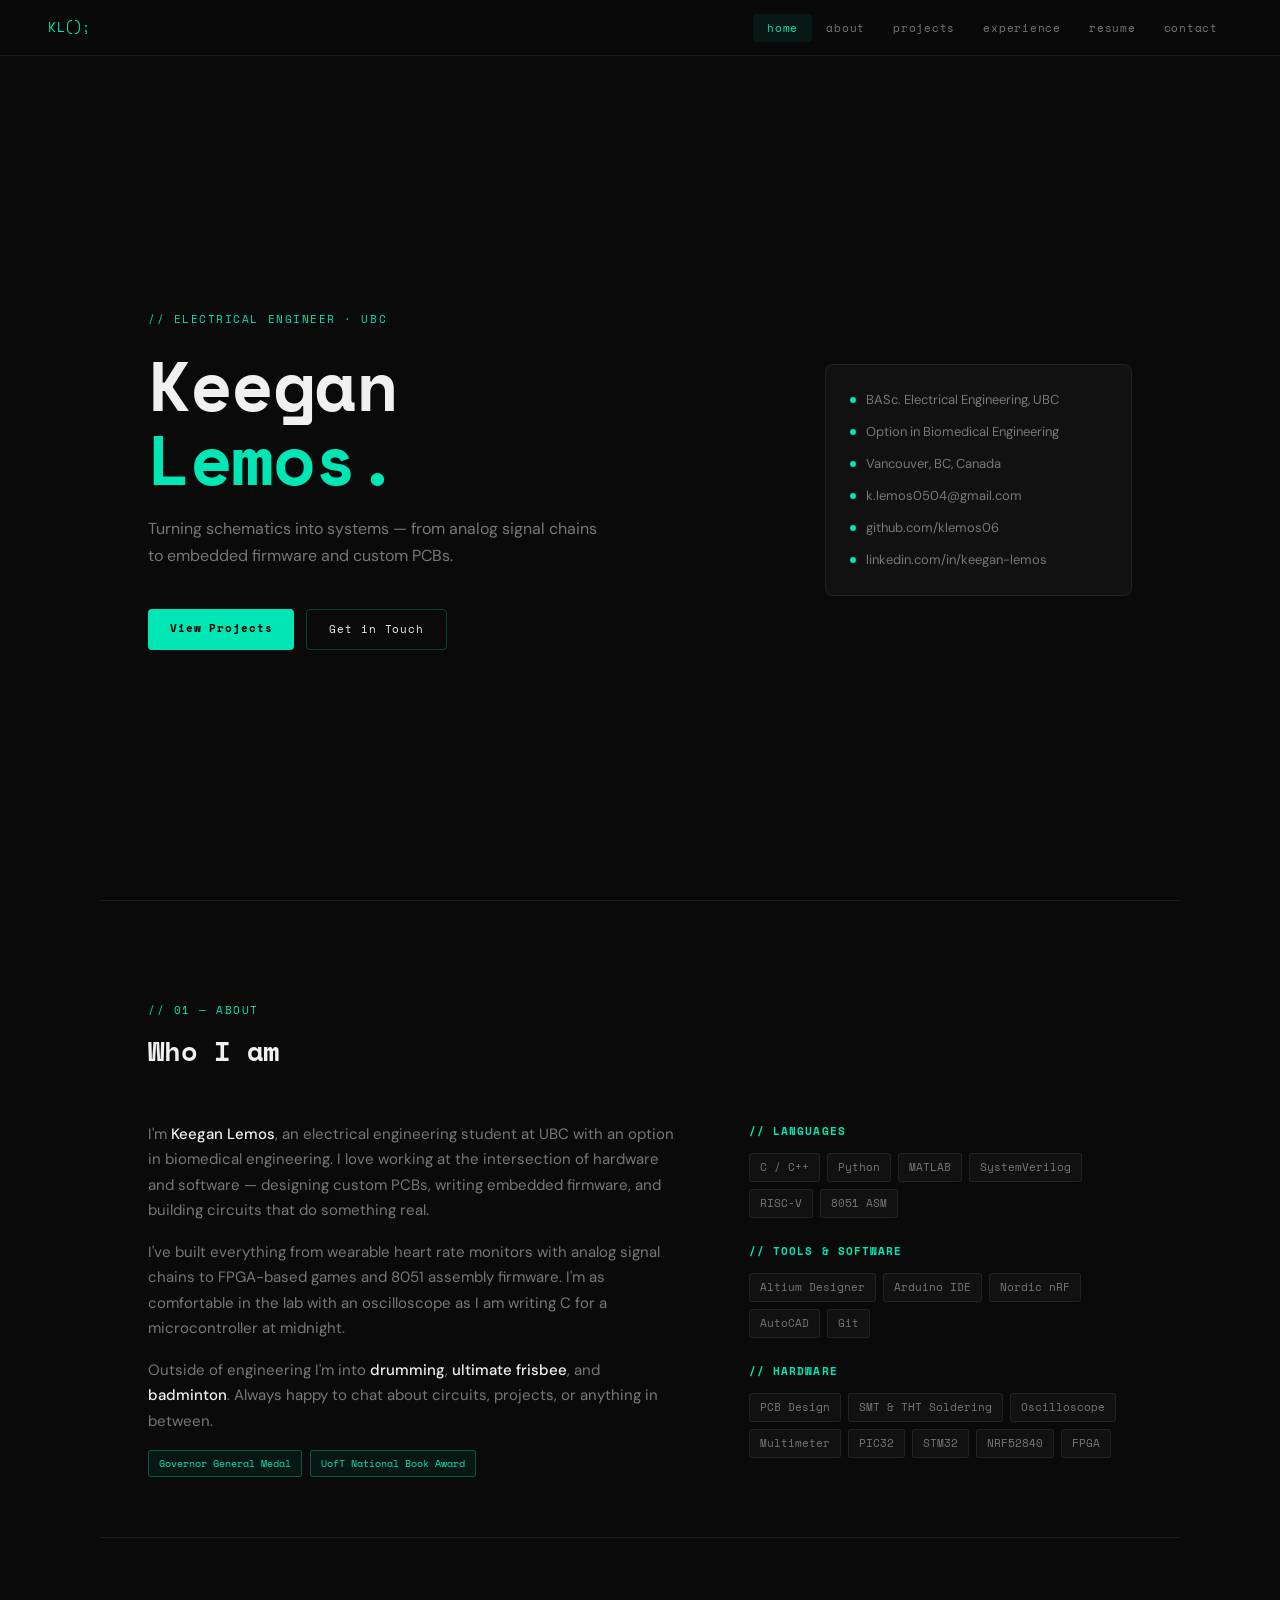
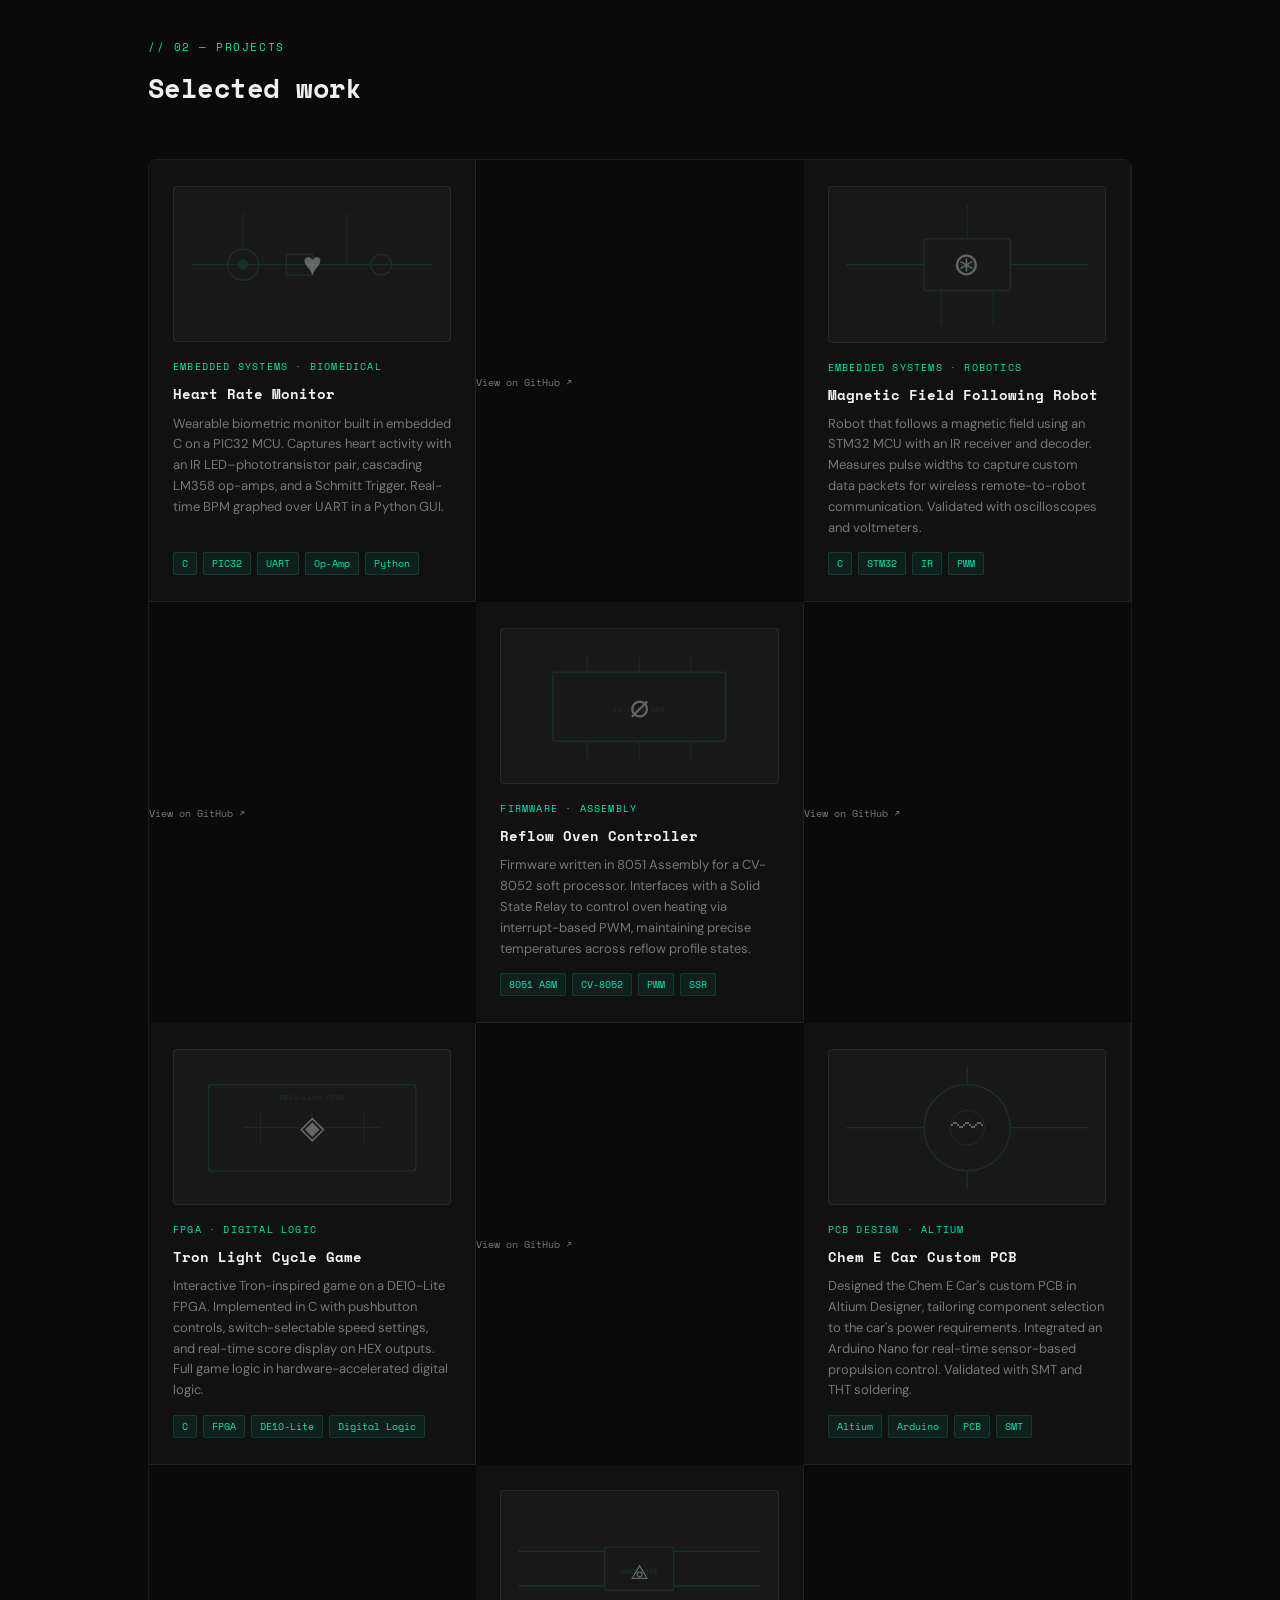
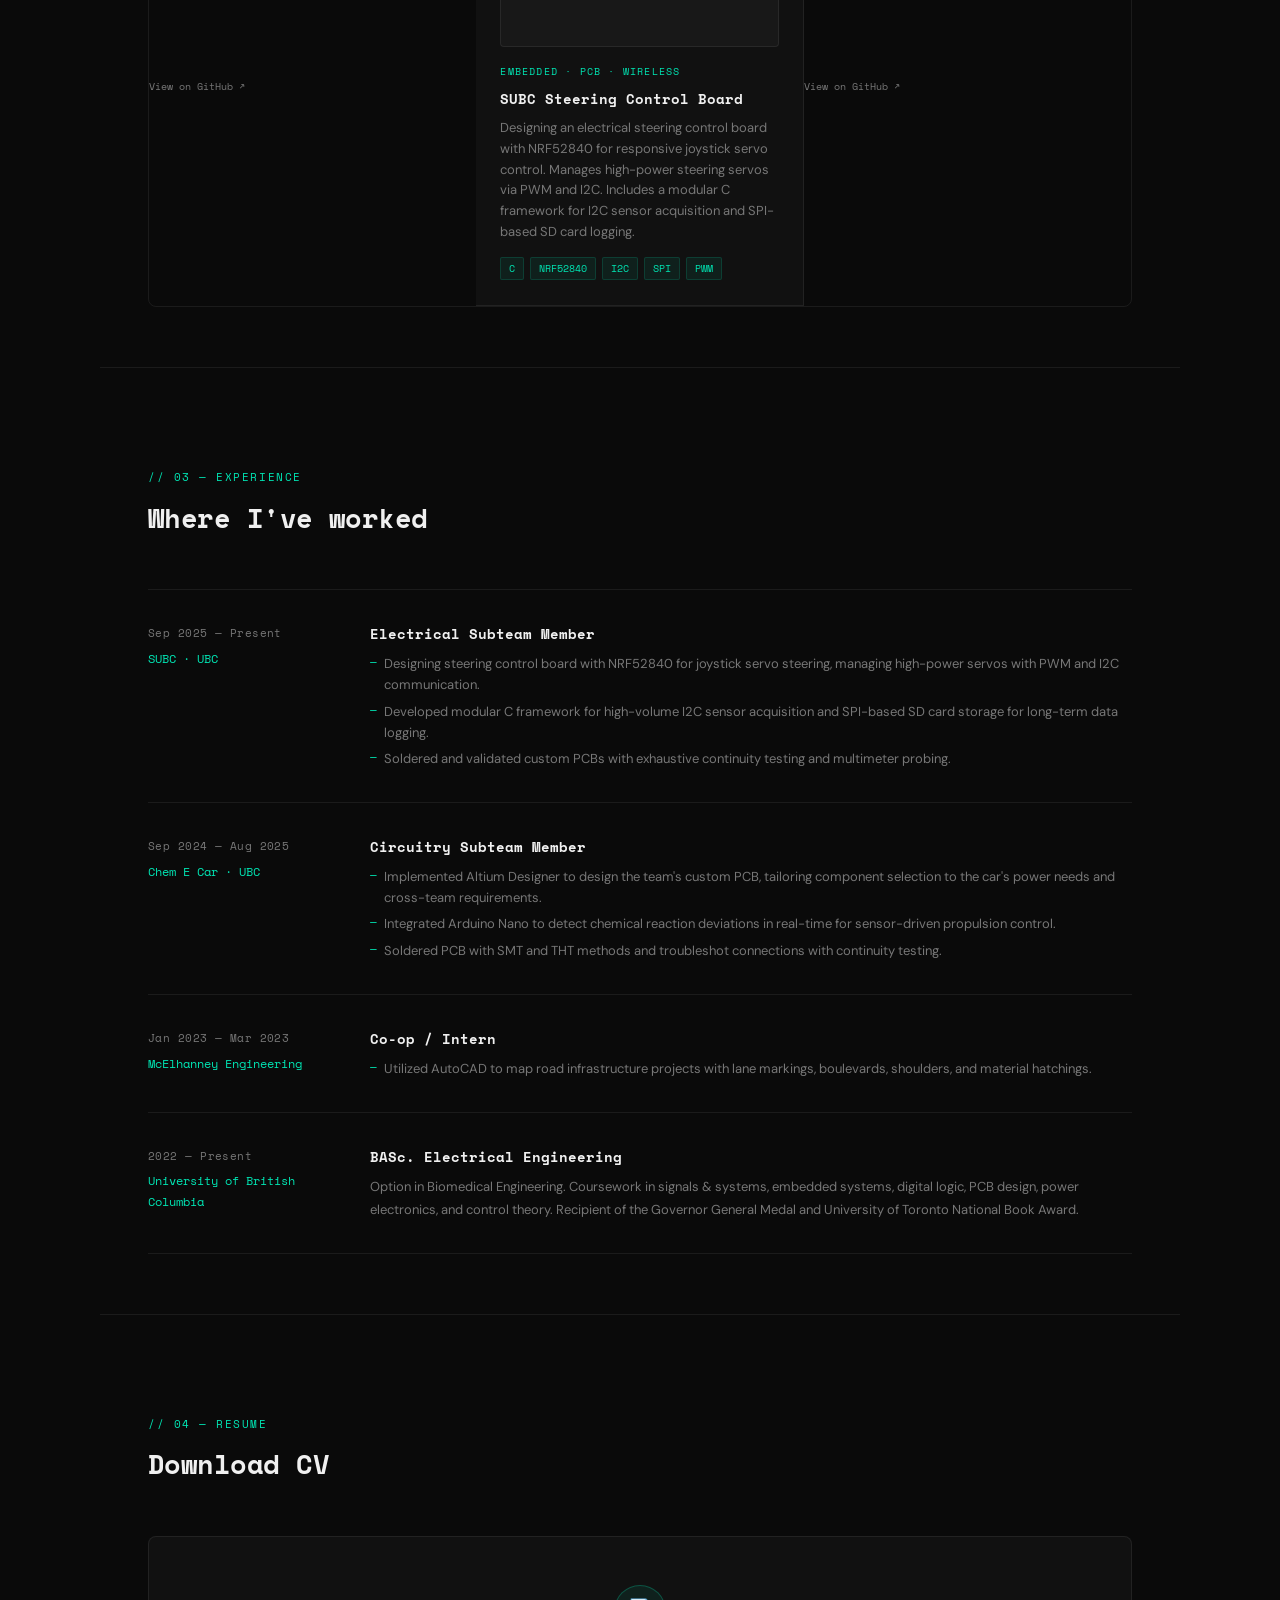
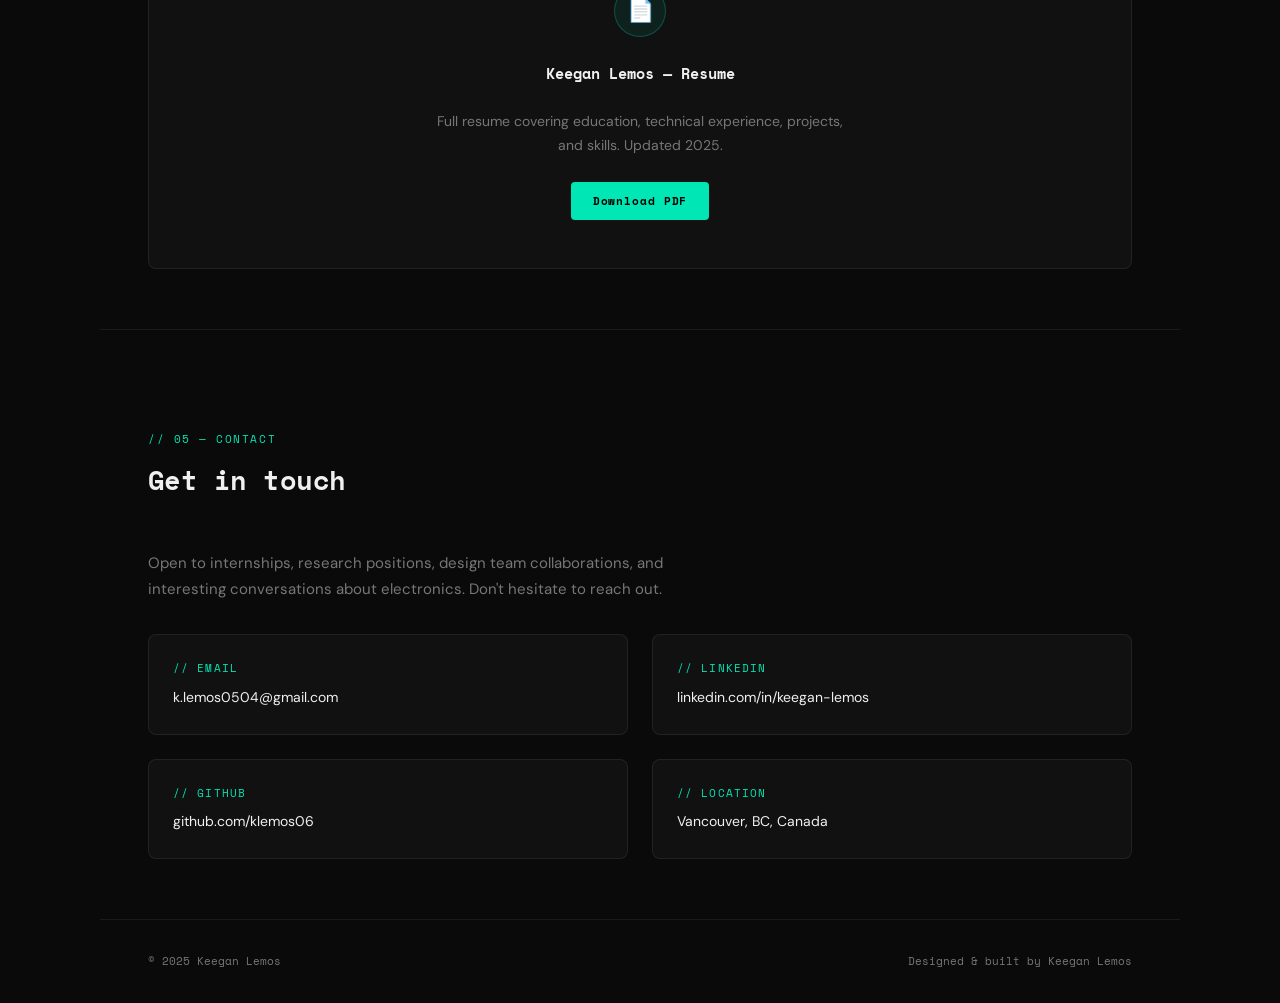
==== index.html @ a2127f81 "Add files via upload" ====
<!DOCTYPE html>
<html lang="en">
<head>
<meta charset="UTF-8">
<meta name="viewport" content="width=device-width, initial-scale=1.0">
<title>Keegan Lemos</title>
<link href="https://fonts.googleapis.com/css2?family=Space+Mono:wght@400;700&family=DM+Sans:wght@300;400;500;600&display=swap" rel="stylesheet">
<style>
*,*::before,*::after{box-sizing:border-box;margin:0;padding:0}
:root{
  --bg:#0a0a0a;--bg2:#111;--bg3:#181818;
  --border:rgba(255,255,255,0.07);--border2:rgba(0,230,180,0.25);
  --accent:#00e6b4;--text:#f0f0f0;--muted:#777;
  --mono:'Space Mono',monospace;--sans:'DM Sans',sans-serif;
}
html{scroll-behavior:smooth}
body{background:var(--bg);color:var(--text);font-family:var(--sans);font-size:15px;line-height:1.7;min-height:100vh}

nav{position:fixed;top:0;left:0;right:0;z-index:100;background:rgba(10,10,10,0.95);backdrop-filter:blur(12px);border-bottom:1px solid var(--border);display:flex;align-items:center;justify-content:space-between;padding:0 3rem;height:56px}
.nav-logo{font-family:var(--mono);font-size:13px;color:var(--accent);text-decoration:none;letter-spacing:.04em}
.nav-links{display:flex;gap:0;list-style:none}
.nav-links a{font-family:var(--mono);font-size:11px;color:var(--muted);text-decoration:none;padding:6px 14px;border-radius:4px;transition:color .2s,background .2s;letter-spacing:.07em}
.nav-links a:hover,.nav-links a.active{color:var(--accent);background:rgba(0,230,180,0.07)}

section{padding:100px 3rem 60px;max-width:1080px;margin:0 auto}

#home{min-height:100vh;display:flex;flex-direction:column;justify-content:center;padding-top:120px;position:relative}
.hero-grid{display:grid;grid-template-columns:2fr 1fr;gap:4rem;align-items:center}
.hero-pre{font-family:var(--mono);font-size:11px;color:var(--accent);letter-spacing:.14em;margin-bottom:1.2rem;opacity:0;animation:fadeUp .6s .1s forwards}
.hero-name{font-family:var(--mono);font-size:clamp(2.6rem,5.5vw,4.6rem);font-weight:700;line-height:1.05;letter-spacing:-.02em;color:var(--text);opacity:0;animation:fadeUp .6s .25s forwards}
.hero-name span{color:var(--accent)}
.hero-tagline{font-size:1rem;color:var(--muted);max-width:460px;margin-top:1.2rem;opacity:0;animation:fadeUp .6s .4s forwards}
.hero-cta{display:flex;gap:12px;margin-top:2.5rem;opacity:0;animation:fadeUp .6s .55s forwards}
.btn{font-family:var(--mono);font-size:11px;letter-spacing:.08em;padding:10px 22px;border-radius:4px;cursor:pointer;text-decoration:none;transition:all .2s;display:inline-block}
.btn-primary{background:var(--accent);color:#000;border:none;font-weight:700}
.btn-primary:hover{background:#00ffcb;transform:translateY(-1px)}
.btn-outline{background:transparent;color:var(--text);border:1px solid var(--border2)}
.btn-outline:hover{border-color:var(--accent);color:var(--accent);background:rgba(0,230,180,0.05)}
.hero-info{display:flex;flex-direction:column;gap:10px;padding:1.5rem;border:1px solid var(--border);border-radius:8px;background:var(--bg2);opacity:0;animation:fadeUp .6s .65s forwards}
.info-row{display:flex;align-items:center;gap:10px;font-size:13px;color:var(--muted)}
.info-row .dot{width:6px;height:6px;border-radius:50%;background:var(--accent);flex-shrink:0}
.info-row a{color:var(--muted);text-decoration:none;transition:color .2s}
.info-row a:hover{color:var(--accent)}

.section-header{margin-bottom:3rem}
.section-label{font-family:var(--mono);font-size:11px;letter-spacing:.14em;color:var(--accent);margin-bottom:.5rem}
.section-title{font-family:var(--mono);font-size:1.7rem;font-weight:700;color:var(--text);letter-spacing:-.02em}

#about{border-top:1px solid var(--border)}
.about-grid{display:grid;grid-template-columns:1.4fr 1fr;gap:4rem;align-items:start}
.about-text p{color:var(--muted);font-size:15px;margin-bottom:1rem}
.about-text p strong{color:var(--text);font-weight:500}
.awards-row{display:flex;gap:8px;flex-wrap:wrap;margin-top:.5rem}
.award-badge{font-family:var(--mono);font-size:10px;padding:4px 10px;border-radius:3px;border:1px solid rgba(0,230,180,0.3);color:var(--accent);background:rgba(0,230,180,0.06)}
.skills-block h4{font-family:var(--mono);font-size:11px;letter-spacing:.1em;color:var(--accent);margin-bottom:.8rem;margin-top:1.5rem}
.skills-block h4:first-child{margin-top:0}
.tags{display:flex;flex-wrap:wrap;gap:7px}
.tag{font-family:var(--mono);font-size:11px;padding:4px 10px;border-radius:3px;border:1px solid var(--border);color:var(--muted);background:var(--bg2);transition:border-color .2s,color .2s}
.tag:hover{border-color:var(--accent);color:var(--accent)}

#projects{border-top:1px solid var(--border)}
.projects-grid{display:grid;grid-template-columns:repeat(auto-fill,minmax(300px,1fr));border:1px solid var(--border);border-radius:8px;overflow:hidden}
.project-card{background:var(--bg2);padding:1.6rem 1.5rem;cursor:pointer;transition:background .2s;border-right:1px solid var(--border);border-bottom:1px solid var(--border);display:flex;flex-direction:column;gap:10px;text-decoration:none;color:inherit}
.project-card:hover{background:var(--bg3)}
.project-thumb{width:100%;aspect-ratio:16/9;border-radius:4px;overflow:hidden;background:var(--bg3);display:flex;align-items:center;justify-content:center;border:1px solid var(--border);margin-bottom:6px;position:relative}
.thumb-icon{font-size:32px;opacity:.35}
.thumb-circuit{position:absolute;inset:0;opacity:.12}
.project-type{font-family:var(--mono);font-size:10px;letter-spacing:.12em;color:var(--accent);text-transform:uppercase}
.project-name{font-family:var(--mono);font-size:14px;font-weight:700;color:var(--text);line-height:1.3}
.project-desc{font-size:13px;color:var(--muted);line-height:1.6;flex:1}
.project-stack{display:flex;flex-wrap:wrap;gap:6px;margin-top:4px}
.stack-pill{font-family:var(--mono);font-size:10px;padding:2px 8px;border-radius:2px;background:rgba(0,230,180,0.07);color:var(--accent);border:1px solid rgba(0,230,180,0.15)}
.project-link{font-family:var(--mono);font-size:10px;color:var(--muted);text-decoration:none;margin-top:2px;display:inline-flex;align-items:center;gap:4px;transition:color .2s}
.project-link:hover{color:var(--accent)}

#experience{border-top:1px solid var(--border)}
.exp-list{display:flex;flex-direction:column}
.exp-item{display:grid;grid-template-columns:190px 1fr;gap:2rem;padding:2rem 0;border-bottom:1px solid var(--border);opacity:0}
.exp-item:first-child{border-top:1px solid var(--border)}
.exp-meta{padding-top:2px}
.exp-date{font-family:var(--mono);font-size:11px;color:var(--muted);letter-spacing:.04em}
.exp-company{font-family:var(--mono);font-size:12px;color:var(--accent);margin-top:6px}
.exp-role{font-family:var(--mono);font-size:14px;font-weight:700;color:var(--text);margin-bottom:8px}
.exp-desc{font-size:13px;color:var(--muted);line-height:1.7}
.exp-bullets{list-style:none;display:flex;flex-direction:column;gap:6px;margin-top:8px}
.exp-bullets li{font-size:13px;color:var(--muted);line-height:1.6;padding-left:14px;position:relative}
.exp-bullets li::before{content:'—';position:absolute;left:0;color:var(--accent);font-family:var(--mono);font-size:11px}

#resume{border-top:1px solid var(--border)}
.resume-block{border:1px solid var(--border);border-radius:8px;background:var(--bg2);padding:3rem;display:flex;flex-direction:column;align-items:center;gap:1.5rem;text-align:center}
.resume-icon{width:52px;height:52px;border-radius:50%;background:rgba(0,230,180,0.08);border:1px solid var(--border2);display:flex;align-items:center;justify-content:center;font-size:22px}
.resume-block h3{font-family:var(--mono);font-size:15px;font-weight:700;color:var(--text)}
.resume-block p{color:var(--muted);font-size:14px;max-width:420px}

#contact{border-top:1px solid var(--border)}
.contact-intro{color:var(--muted);margin-bottom:2rem;max-width:520px}
.contact-grid{display:grid;grid-template-columns:1fr 1fr;gap:1.5rem}
.contact-card{border:1px solid var(--border);border-radius:8px;background:var(--bg2);padding:1.5rem;display:flex;flex-direction:column;gap:8px;transition:border-color .2s;text-decoration:none}
.contact-card:hover{border-color:var(--accent)}
.contact-label{font-family:var(--mono);font-size:11px;letter-spacing:.1em;color:var(--accent)}
.contact-value{font-size:14px;color:var(--text)}

footer{border-top:1px solid var(--border);padding:2rem 3rem;max-width:1080px;margin:0 auto;display:flex;justify-content:space-between;align-items:center}
footer p{font-family:var(--mono);font-size:11px;color:var(--muted)}

@keyframes fadeUp{from{opacity:0;transform:translateY(18px)}to{opacity:1;transform:translateY(0)}}
::-webkit-scrollbar{width:4px}
::-webkit-scrollbar-track{background:var(--bg)}
::-webkit-scrollbar-thumb{background:#333;border-radius:2px}
</style>
</head>
<body>

<nav>
  <a class="nav-logo" href="#home">KL();</a>
  <ul class="nav-links">
    <li><a href="#home" class="active">home</a></li>
    <li><a href="#about">about</a></li>
    <li><a href="#projects">projects</a></li>
    <li><a href="#experience">experience</a></li>
    <li><a href="#resume">resume</a></li>
    <li><a href="#contact">contact</a></li>
  </ul>
</nav>

<!-- HOME -->
<section id="home">
  <div class="hero-grid">
    <div>
      <p class="hero-pre">// ELECTRICAL ENGINEER · UBC</p>
      <h1 class="hero-name">Keegan<br><span>Lemos.</span></h1>
      <p class="hero-tagline">Turning schematics into systems — from analog signal chains to embedded firmware and custom PCBs.</p>
      <div class="hero-cta">
        <a href="#projects" class="btn btn-primary">View Projects</a>
        <a href="#contact" class="btn btn-outline">Get in Touch</a>
      </div>
    </div>
    <div class="hero-info">
      <div class="info-row"><span class="dot"></span><span>BASc. Electrical Engineering, UBC</span></div>
      <div class="info-row"><span class="dot"></span><span>Option in Biomedical Engineering</span></div>
      <div class="info-row"><span class="dot"></span><span>Vancouver, BC, Canada</span></div>
      <div class="info-row"><span class="dot"></span><a href="mailto:k.lemos0504@gmail.com">k.lemos0504@gmail.com</a></div>
      <div class="info-row"><span class="dot"></span><a href="https://github.com/klemos06" target="_blank">github.com/klemos06</a></div>
      <div class="info-row"><span class="dot"></span><a href="https://linkedin.com/in/keegan-lemos/" target="_blank">linkedin.com/in/keegan-lemos</a></div>
    </div>
  </div>
</section>

<!-- ABOUT -->
<section id="about">
  <div class="section-header">
    <p class="section-label">// 01 — ABOUT</p>
    <h2 class="section-title">Who I am</h2>
  </div>
  <div class="about-grid">
    <div class="about-text">
      <p>I'm <strong>Keegan Lemos</strong>, an electrical engineering student at UBC with an option in biomedical engineering. I love working at the intersection of hardware and software — designing custom PCBs, writing embedded firmware, and building circuits that do something real.</p>
      <p>I've built everything from wearable heart rate monitors with analog signal chains to FPGA-based games and 8051 assembly firmware. I'm as comfortable in the lab with an oscilloscope as I am writing C for a microcontroller at midnight.</p>
      <p>Outside of engineering I'm into <strong>drumming</strong>, <strong>ultimate frisbee</strong>, and <strong>badminton</strong>. Always happy to chat about circuits, projects, or anything in between.</p>
      <div class="awards-row">
        <span class="award-badge">Governor General Medal</span>
        <span class="award-badge">UofT National Book Award</span>
      </div>
    </div>
    <div class="skills-block">
      <h4>// LANGUAGES</h4>
      <div class="tags">
        <span class="tag">C / C++</span>
        <span class="tag">Python</span>
        <span class="tag">MATLAB</span>
        <span class="tag">SystemVerilog</span>
        <span class="tag">RISC-V</span>
        <span class="tag">8051 ASM</span>
      </div>
      <h4>// TOOLS & SOFTWARE</h4>
      <div class="tags">
        <span class="tag">Altium Designer</span>
        <span class="tag">Arduino IDE</span>
        <span class="tag">Nordic nRF</span>
        <span class="tag">AutoCAD</span>
        <span class="tag">Git</span>
      </div>
      <h4>// HARDWARE</h4>
      <div class="tags">
        <span class="tag">PCB Design</span>
        <span class="tag">SMT & THT Soldering</span>
        <span class="tag">Oscilloscope</span>
        <span class="tag">Multimeter</span>
        <span class="tag">PIC32</span>
        <span class="tag">STM32</span>
        <span class="tag">NRF52840</span>
        <span class="tag">FPGA</span>
      </div>
    </div>
  </div>
</section>

<!-- PROJECTS -->
<section id="projects">
  <div class="section-header">
    <p class="section-label">// 02 — PROJECTS</p>
    <h2 class="section-title">Selected work</h2>
  </div>
  <div class="projects-grid">

    <a href="#" class="project-card">
      <div class="project-thumb">
        <svg class="thumb-circuit" viewBox="0 0 320 180" xmlns="http://www.w3.org/2000/svg"><line x1="20" y1="90" x2="300" y2="90" stroke="#00e6b4" stroke-width="1.5"/><circle cx="80" cy="90" r="18" fill="none" stroke="#00e6b4" stroke-width="1.5"/><circle cx="80" cy="90" r="6" fill="#00e6b4"/><rect x="130" y="78" width="30" height="24" fill="none" stroke="#00e6b4" stroke-width="1.5"/><line x1="160" y1="90" x2="240" y2="90" stroke="#00e6b4" stroke-width="1.5"/><circle cx="240" cy="90" r="12" fill="none" stroke="#00e6b4" stroke-width="1.5"/><line x1="80" y1="72" x2="80" y2="30" stroke="#00e6b4" stroke-width="1"/><line x1="200" y1="90" x2="200" y2="30" stroke="#00e6b4" stroke-width="1"/></svg>
        <span class="thumb-icon">♥</span>
      </div>
      <p class="project-type">Embedded Systems · Biomedical</p>
      <h3 class="project-name">Heart Rate Monitor</h3>
      <p class="project-desc">Wearable biometric monitor built in embedded C on a PIC32 MCU. Captures heart activity with an IR LED–phototransistor pair, cascading LM358 op-amps, and a Schmitt Trigger. Real-time BPM graphed over UART in a Python GUI.</p>
      <div class="project-stack">
        <span class="stack-pill">C</span><span class="stack-pill">PIC32</span><span class="stack-pill">UART</span><span class="stack-pill">Op-Amp</span><span class="stack-pill">Python</span>
      </div>
      <a href="#" class="project-link">View on GitHub ↗</a>
    </a>

    <a href="#" class="project-card">
      <div class="project-thumb">
        <svg class="thumb-circuit" viewBox="0 0 320 180" xmlns="http://www.w3.org/2000/svg"><rect x="110" y="60" width="100" height="60" fill="none" stroke="#00e6b4" stroke-width="1.5" rx="4"/><line x1="20" y1="90" x2="110" y2="90" stroke="#00e6b4" stroke-width="1.5"/><line x1="210" y1="90" x2="300" y2="90" stroke="#00e6b4" stroke-width="1.5"/><line x1="160" y1="60" x2="160" y2="20" stroke="#00e6b4" stroke-width="1"/><line x1="130" y1="120" x2="130" y2="160" stroke="#00e6b4" stroke-width="1"/><line x1="190" y1="120" x2="190" y2="160" stroke="#00e6b4" stroke-width="1"/><text x="160" y="96" fill="#00e6b4" font-size="10" text-anchor="middle" font-family="monospace">STM32</text></svg>
        <span class="thumb-icon">⊛</span>
      </div>
      <p class="project-type">Embedded Systems · Robotics</p>
      <h3 class="project-name">Magnetic Field Following Robot</h3>
      <p class="project-desc">Robot that follows a magnetic field using an STM32 MCU with an IR receiver and decoder. Measures pulse widths to capture custom data packets for wireless remote-to-robot communication. Validated with oscilloscopes and voltmeters.</p>
      <div class="project-stack">
        <span class="stack-pill">C</span><span class="stack-pill">STM32</span><span class="stack-pill">IR</span><span class="stack-pill">PWM</span>
      </div>
      <a href="#" class="project-link">View on GitHub ↗</a>
    </a>

    <a href="#" class="project-card">
      <div class="project-thumb">
        <svg class="thumb-circuit" viewBox="0 0 320 180" xmlns="http://www.w3.org/2000/svg"><rect x="60" y="50" width="200" height="80" fill="none" stroke="#00e6b4" stroke-width="1.5" rx="3"/><line x1="100" y1="50" x2="100" y2="30" stroke="#00e6b4" stroke-width="1"/><line x1="160" y1="50" x2="160" y2="30" stroke="#00e6b4" stroke-width="1"/><line x1="220" y1="50" x2="220" y2="30" stroke="#00e6b4" stroke-width="1"/><line x1="100" y1="130" x2="100" y2="150" stroke="#00e6b4" stroke-width="1"/><line x1="160" y1="130" x2="160" y2="150" stroke="#00e6b4" stroke-width="1"/><line x1="220" y1="130" x2="220" y2="150" stroke="#00e6b4" stroke-width="1"/><text x="160" y="96" fill="#00e6b4" font-size="9" text-anchor="middle" font-family="monospace">CV-8052 SSR</text></svg>
        <span class="thumb-icon">⌀</span>
      </div>
      <p class="project-type">Firmware · Assembly</p>
      <h3 class="project-name">Reflow Oven Controller</h3>
      <p class="project-desc">Firmware written in 8051 Assembly for a CV-8052 soft processor. Interfaces with a Solid State Relay to control oven heating via interrupt-based PWM, maintaining precise temperatures across reflow profile states.</p>
      <div class="project-stack">
        <span class="stack-pill">8051 ASM</span><span class="stack-pill">CV-8052</span><span class="stack-pill">PWM</span><span class="stack-pill">SSR</span>
      </div>
      <a href="#" class="project-link">View on GitHub ↗</a>
    </a>

    <a href="#" class="project-card">
      <div class="project-thumb">
        <svg class="thumb-circuit" viewBox="0 0 320 180" xmlns="http://www.w3.org/2000/svg"><rect x="40" y="40" width="240" height="100" fill="none" stroke="#00e6b4" stroke-width="1.5" rx="3"/><line x1="80" y1="90" x2="240" y2="90" stroke="#00e6b4" stroke-width="1"/><line x1="100" y1="70" x2="100" y2="110" stroke="#00e6b4" stroke-width="1"/><line x1="160" y1="70" x2="160" y2="110" stroke="#00e6b4" stroke-width="1"/><line x1="220" y1="70" x2="220" y2="110" stroke="#00e6b4" stroke-width="1"/><text x="160" y="58" fill="#00e6b4" font-size="9" text-anchor="middle" font-family="monospace">DE10-Lite FPGA</text></svg>
        <span class="thumb-icon">◈</span>
      </div>
      <p class="project-type">FPGA · Digital Logic</p>
      <h3 class="project-name">Tron Light Cycle Game</h3>
      <p class="project-desc">Interactive Tron-inspired game on a DE10-Lite FPGA. Implemented in C with pushbutton controls, switch-selectable speed settings, and real-time score display on HEX outputs. Full game logic in hardware-accelerated digital logic.</p>
      <div class="project-stack">
        <span class="stack-pill">C</span><span class="stack-pill">FPGA</span><span class="stack-pill">DE10-Lite</span><span class="stack-pill">Digital Logic</span>
      </div>
      <a href="#" class="project-link">View on GitHub ↗</a>
    </a>

    <a href="#" class="project-card">
      <div class="project-thumb">
        <svg class="thumb-circuit" viewBox="0 0 320 180" xmlns="http://www.w3.org/2000/svg"><circle cx="160" cy="90" r="50" fill="none" stroke="#00e6b4" stroke-width="1.5"/><circle cx="160" cy="90" r="20" fill="none" stroke="#00e6b4" stroke-width="1"/><line x1="110" y1="90" x2="20" y2="90" stroke="#00e6b4" stroke-width="1.5"/><line x1="210" y1="90" x2="300" y2="90" stroke="#00e6b4" stroke-width="1.5"/><line x1="160" y1="40" x2="160" y2="20" stroke="#00e6b4" stroke-width="1.5"/><line x1="160" y1="140" x2="160" y2="160" stroke="#00e6b4" stroke-width="1.5"/></svg>
        <span class="thumb-icon">〰</span>
      </div>
      <p class="project-type">PCB Design · Altium</p>
      <h3 class="project-name">Chem E Car Custom PCB</h3>
      <p class="project-desc">Designed the Chem E Car's custom PCB in Altium Designer, tailoring component selection to the car's power requirements. Integrated an Arduino Nano for real-time sensor-based propulsion control. Validated with SMT and THT soldering.</p>
      <div class="project-stack">
        <span class="stack-pill">Altium</span><span class="stack-pill">Arduino</span><span class="stack-pill">PCB</span><span class="stack-pill">SMT</span>
      </div>
      <a href="#" class="project-link">View on GitHub ↗</a>
    </a>

    <a href="#" class="project-card">
      <div class="project-thumb">
        <svg class="thumb-circuit" viewBox="0 0 320 180" xmlns="http://www.w3.org/2000/svg"><rect x="120" y="65" width="80" height="50" fill="none" stroke="#00e6b4" stroke-width="1.5" rx="3"/><line x1="20" y1="70" x2="120" y2="70" stroke="#00e6b4" stroke-width="1.5"/><line x1="20" y1="110" x2="120" y2="110" stroke="#00e6b4" stroke-width="1.5"/><line x1="200" y1="70" x2="300" y2="70" stroke="#00e6b4" stroke-width="1.5"/><line x1="200" y1="110" x2="300" y2="110" stroke="#00e6b4" stroke-width="1.5"/><text x="160" y="96" fill="#00e6b4" font-size="9" text-anchor="middle" font-family="monospace">NRF52840</text></svg>
        <span class="thumb-icon">⟁</span>
      </div>
      <p class="project-type">Embedded · PCB · Wireless</p>
      <h3 class="project-name">SUBC Steering Control Board</h3>
      <p class="project-desc">Designing an electrical steering control board with NRF52840 for responsive joystick servo control. Manages high-power steering servos via PWM and I2C. Includes a modular C framework for I2C sensor acquisition and SPI-based SD card logging.</p>
      <div class="project-stack">
        <span class="stack-pill">C</span><span class="stack-pill">NRF52840</span><span class="stack-pill">I2C</span><span class="stack-pill">SPI</span><span class="stack-pill">PWM</span>
      </div>
      <a href="#" class="project-link">View on GitHub ↗</a>
    </a>

  </div>
</section>

<!-- EXPERIENCE -->
<section id="experience">
  <div class="section-header">
    <p class="section-label">// 03 — EXPERIENCE</p>
    <h2 class="section-title">Where I've worked</h2>
  </div>
  <div class="exp-list">

    <div class="exp-item">
      <div class="exp-meta">
        <p class="exp-date">Sep 2025 — Present</p>
        <p class="exp-company">SUBC · UBC</p>
      </div>
      <div>
        <h3 class="exp-role">Electrical Subteam Member</h3>
        <ul class="exp-bullets">
          <li>Designing steering control board with NRF52840 for joystick servo steering, managing high-power servos with PWM and I2C communication.</li>
          <li>Developed modular C framework for high-volume I2C sensor acquisition and SPI-based SD card storage for long-term data logging.</li>
          <li>Soldered and validated custom PCBs with exhaustive continuity testing and multimeter probing.</li>
        </ul>
      </div>
    </div>

    <div class="exp-item">
      <div class="exp-meta">
        <p class="exp-date">Sep 2024 — Aug 2025</p>
        <p class="exp-company">Chem E Car · UBC</p>
      </div>
      <div>
        <h3 class="exp-role">Circuitry Subteam Member</h3>
        <ul class="exp-bullets">
          <li>Implemented Altium Designer to design the team's custom PCB, tailoring component selection to the car's power needs and cross-team requirements.</li>
          <li>Integrated Arduino Nano to detect chemical reaction deviations in real-time for sensor-driven propulsion control.</li>
          <li>Soldered PCB with SMT and THT methods and troubleshot connections with continuity testing.</li>
        </ul>
      </div>
    </div>

    <div class="exp-item">
      <div class="exp-meta">
        <p class="exp-date">Jan 2023 — Mar 2023</p>
        <p class="exp-company">McElhanney Engineering</p>
      </div>
      <div>
        <h3 class="exp-role">Co-op / Intern</h3>
        <ul class="exp-bullets">
          <li>Utilized AutoCAD to map road infrastructure projects with lane markings, boulevards, shoulders, and material hatchings.</li>
        </ul>
      </div>
    </div>

    <div class="exp-item">
      <div class="exp-meta">
        <p class="exp-date">2022 — Present</p>
        <p class="exp-company">University of British Columbia</p>
      </div>
      <div>
        <h3 class="exp-role">BASc. Electrical Engineering</h3>
        <p class="exp-desc">Option in Biomedical Engineering. Coursework in signals & systems, embedded systems, digital logic, PCB design, power electronics, and control theory. Recipient of the Governor General Medal and University of Toronto National Book Award.</p>
      </div>
    </div>

  </div>
</section>

<!-- RESUME -->
<section id="resume">
  <div class="section-header">
    <p class="section-label">// 04 — RESUME</p>
    <h2 class="section-title">Download CV</h2>
  </div>
  <div class="resume-block">
    <div class="resume-icon">📄</div>
    <h3>Keegan Lemos — Resume</h3>
    <p>Full resume covering education, technical experience, projects, and skills. Updated 2025.</p>
    <!-- Replace href below with the direct link to your hosted PDF -->
    <a href="resume.pdf" class="btn btn-primary">Download PDF</a>
  </div>
</section>

<!-- CONTACT -->
<section id="contact">
  <div class="section-header">
    <p class="section-label">// 05 — CONTACT</p>
    <h2 class="section-title">Get in touch</h2>
  </div>
  <p class="contact-intro">Open to internships, research positions, design team collaborations, and interesting conversations about electronics. Don't hesitate to reach out.</p>
  <div class="contact-grid">
    <a href="mailto:k.lemos0504@gmail.com" class="contact-card">
      <p class="contact-label">// EMAIL</p>
      <p class="contact-value">k.lemos0504@gmail.com</p>
    </a>
    <a href="https://linkedin.com/in/keegan-lemos/" target="_blank" class="contact-card">
      <p class="contact-label">// LINKEDIN</p>
      <p class="contact-value">linkedin.com/in/keegan-lemos</p>
    </a>
    <a href="https://github.com/klemos06" target="_blank" class="contact-card">
      <p class="contact-label">// GITHUB</p>
      <p class="contact-value">github.com/klemos06</p>
    </a>
    <div class="contact-card">
      <p class="contact-label">// LOCATION</p>
      <p class="contact-value">Vancouver, BC, Canada</p>
    </div>
  </div>
</section>

<footer>
  <p>© 2025 Keegan Lemos</p>
  <p>Designed & built by Keegan Lemos</p>
</footer>

<script>
const links = document.querySelectorAll('.nav-links a');
const sections = document.querySelectorAll('section');

window.addEventListener('scroll', () => {
  let current = '';
  sections.forEach(s => { if (window.scrollY >= s.offsetTop - 100) current = s.id; });
  links.forEach(a => { a.classList.toggle('active', a.getAttribute('href') === '#' + current); });
});

const observer = new IntersectionObserver((entries) => {
  entries.forEach(e => {
    if (e.isIntersecting) {
      e.target.style.animation = 'fadeUp 0.55s forwards';
      observer.unobserve(e.target);
    }
  });
}, { threshold: 0.08 });

document.querySelectorAll('.project-card, .exp-item, .contact-card').forEach(el => {
  observer.observe(el);
});
</script>

</body>
</html>
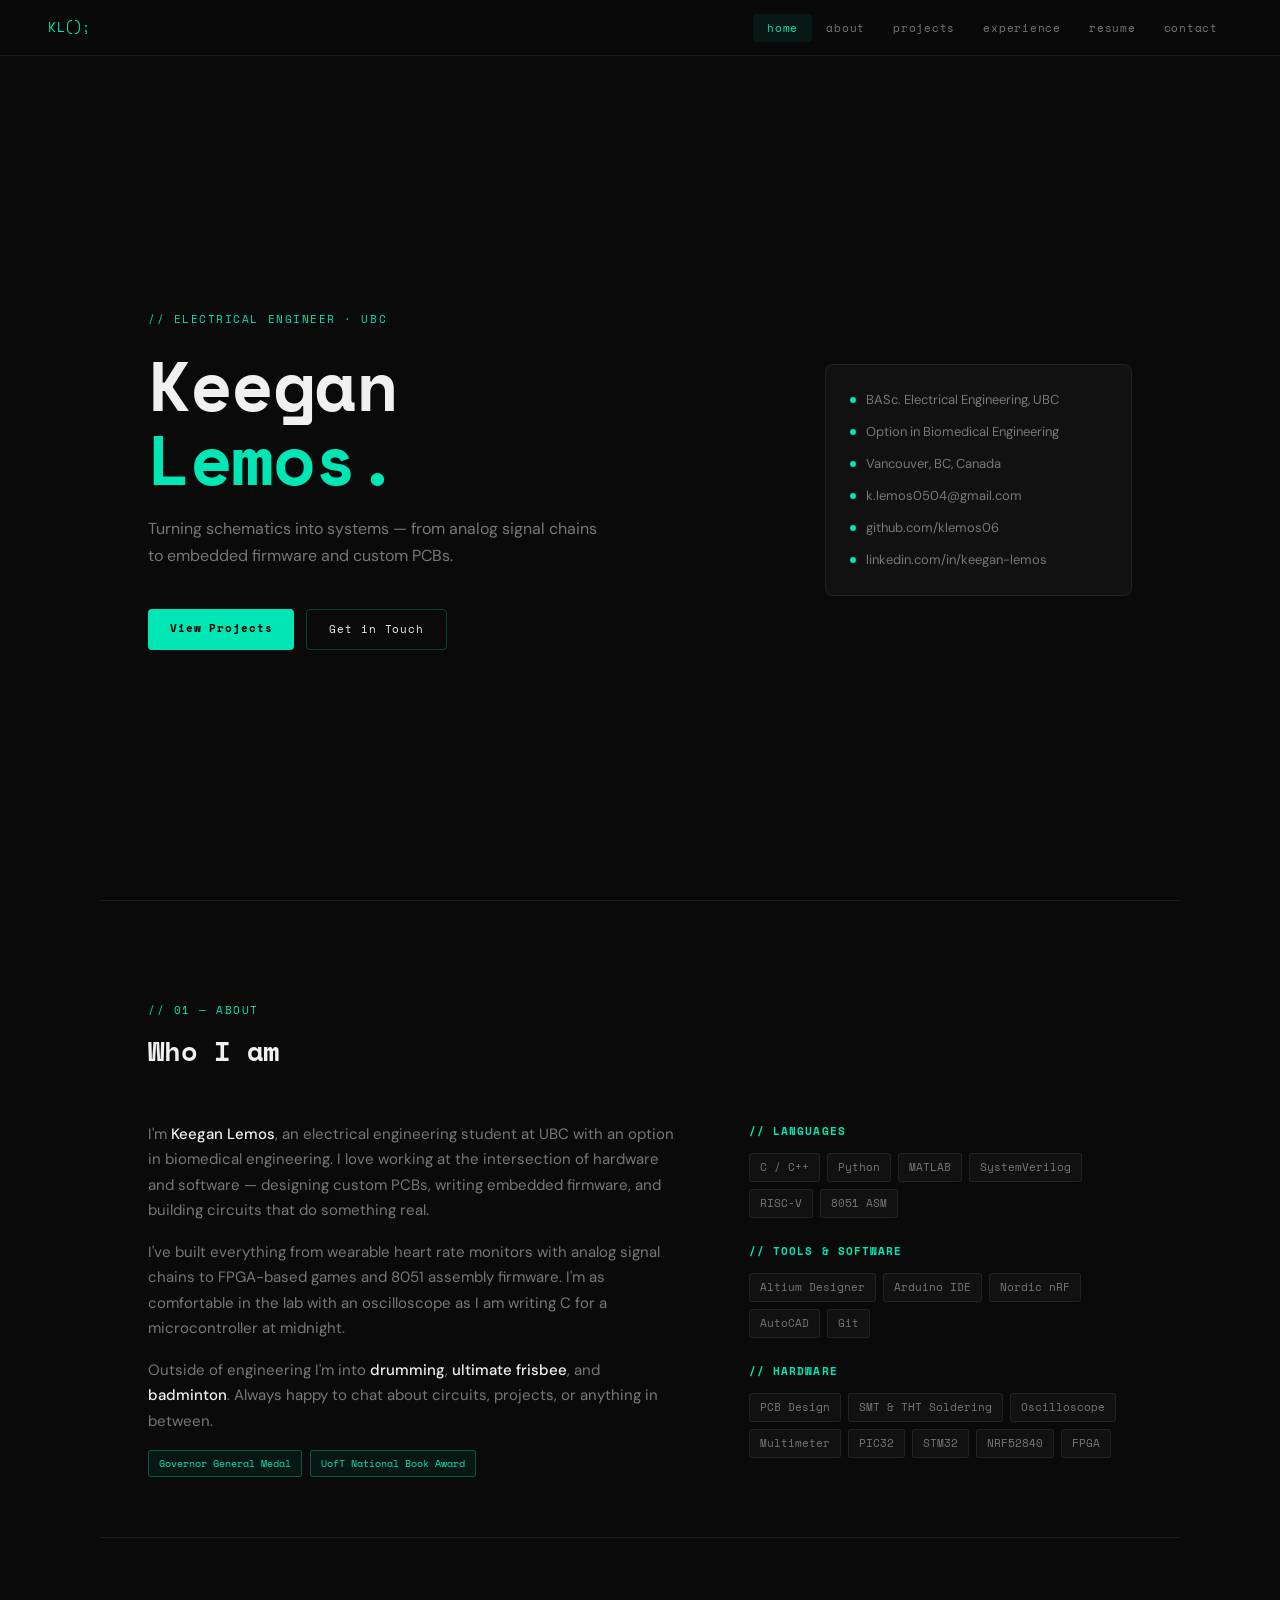
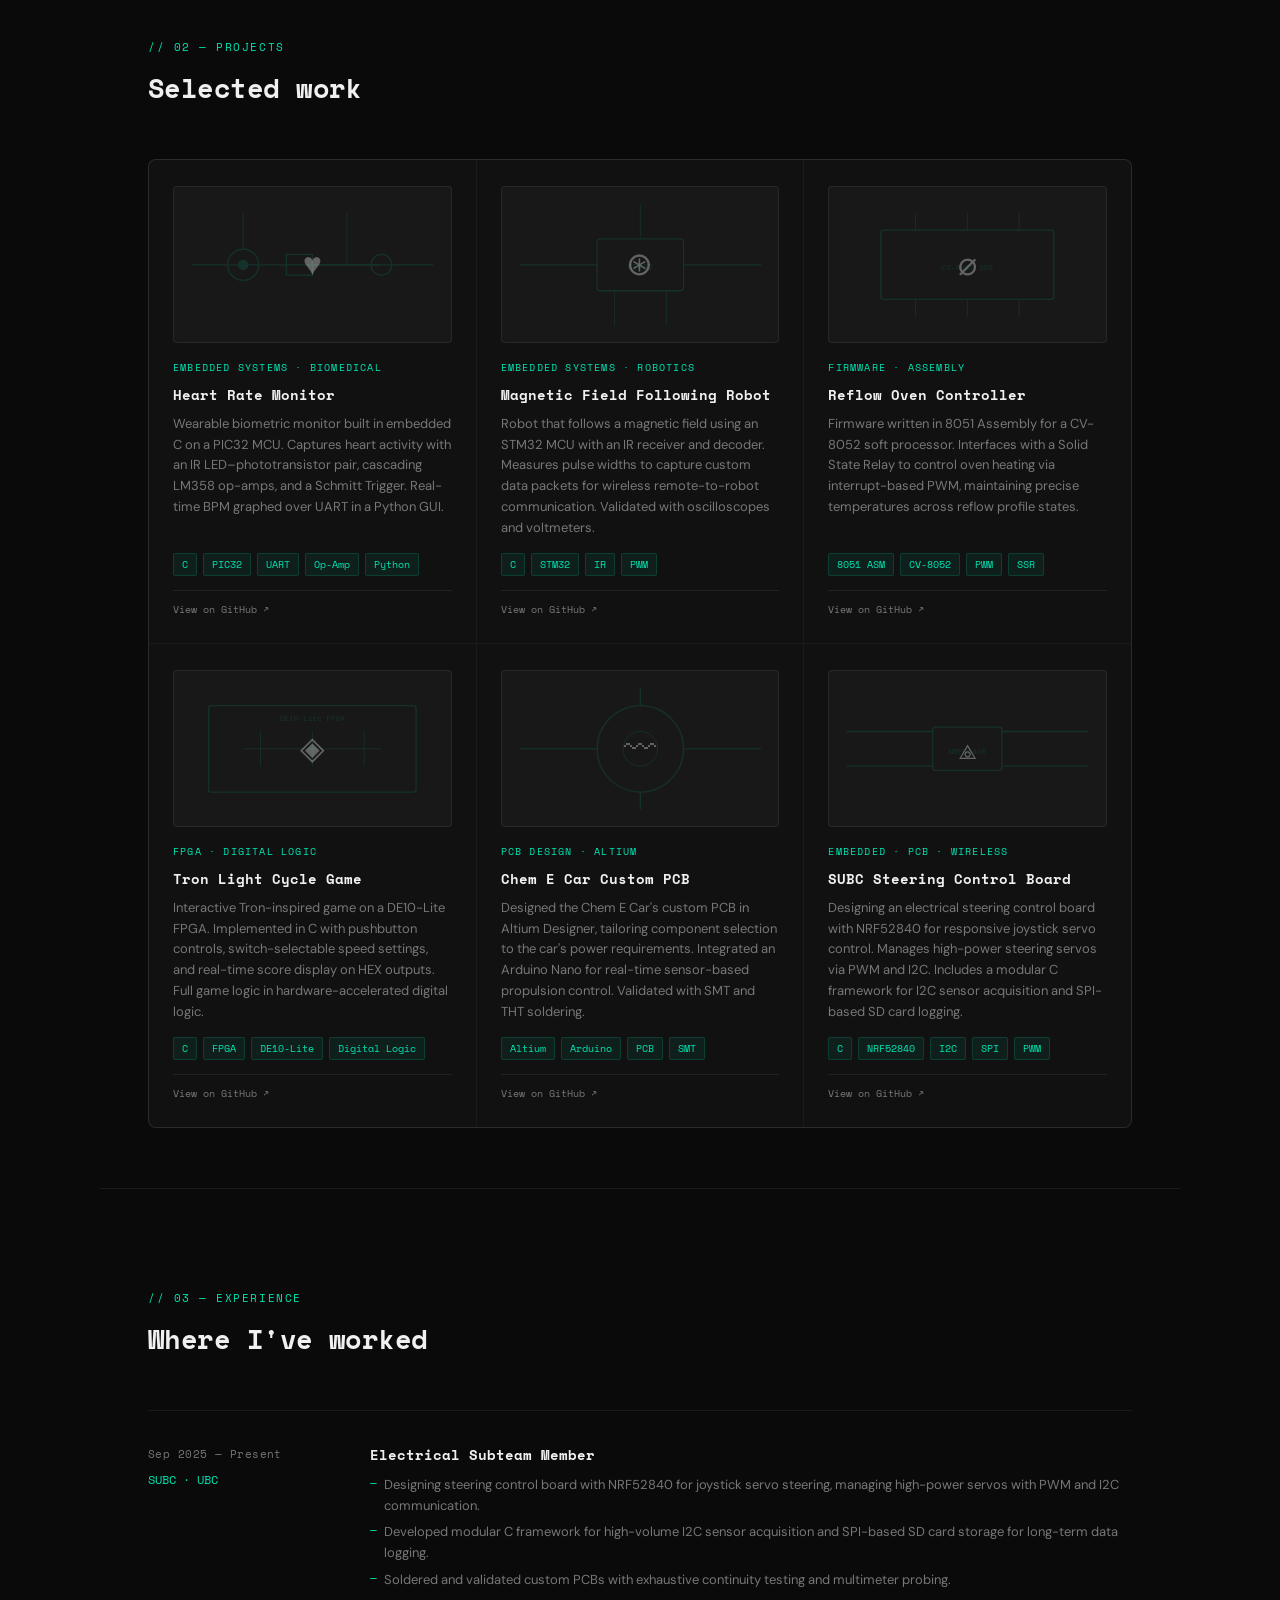
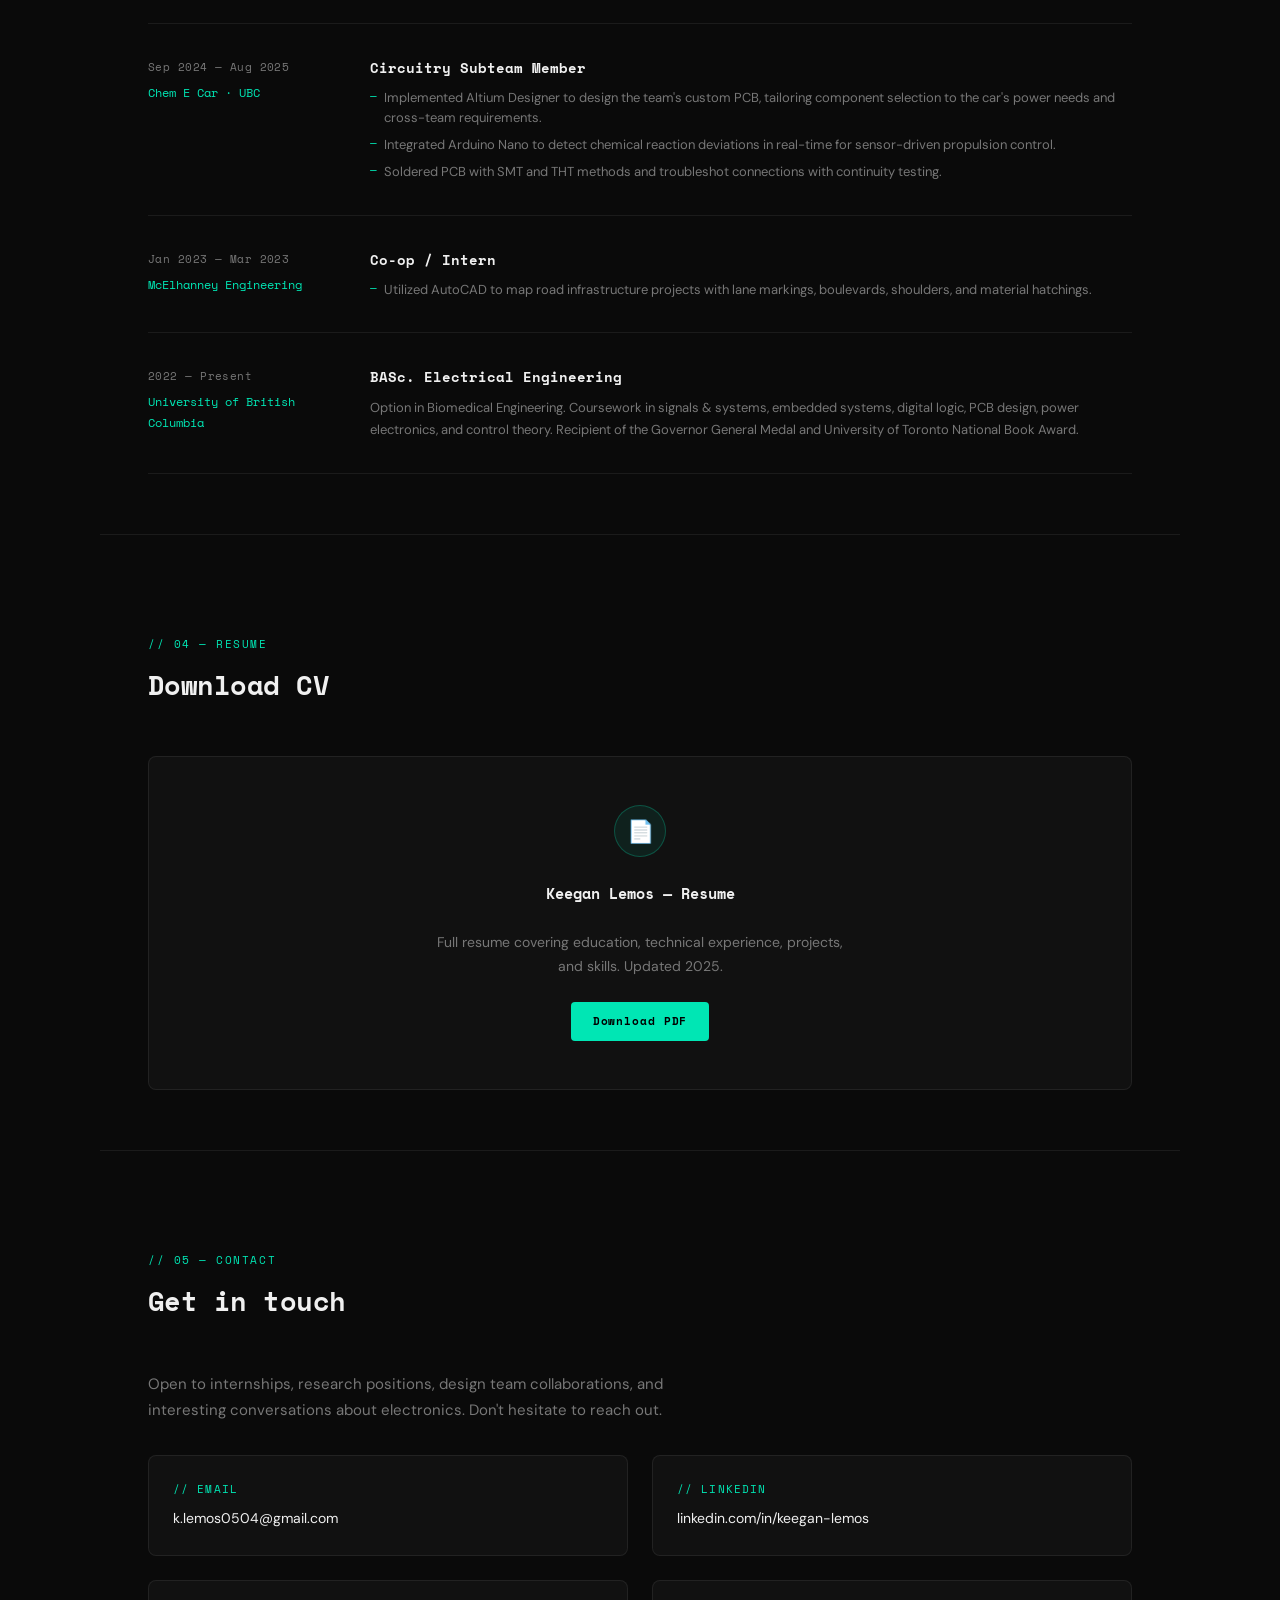
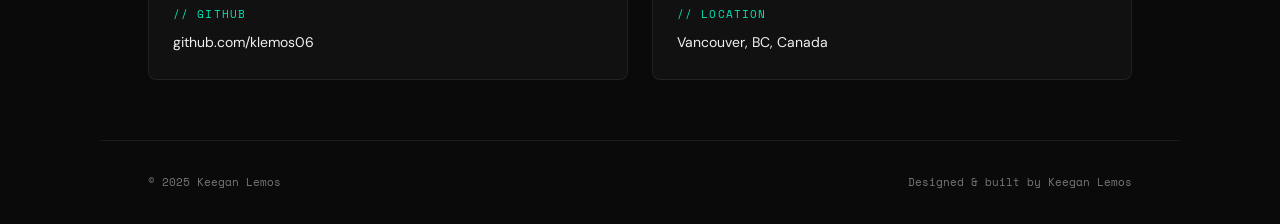
==== commit 0eddfce8: "Add files via upload" ====
--- a/index.html
+++ b/index.html
@@ -59,8 +59,8 @@
 .tag:hover{border-color:var(--accent);color:var(--accent)}
 
 #projects{border-top:1px solid var(--border)}
-.projects-grid{display:grid;grid-template-columns:repeat(auto-fill,minmax(300px,1fr));border:1px solid var(--border);border-radius:8px;overflow:hidden}
-.project-card{background:var(--bg2);padding:1.6rem 1.5rem;cursor:pointer;transition:background .2s;border-right:1px solid var(--border);border-bottom:1px solid var(--border);display:flex;flex-direction:column;gap:10px;text-decoration:none;color:inherit}
+.projects-grid{display:grid;grid-template-columns:repeat(auto-fill,minmax(300px,1fr));gap:1px;background:var(--border);border:1px solid var(--border);border-radius:8px;overflow:hidden}
+.project-card{background:var(--bg2);padding:1.6rem 1.5rem;cursor:pointer;transition:background .2s;display:flex;flex-direction:column;gap:10px;text-decoration:none;color:inherit}
 .project-card:hover{background:var(--bg3)}
 .project-thumb{width:100%;aspect-ratio:16/9;border-radius:4px;overflow:hidden;background:var(--bg3);display:flex;align-items:center;justify-content:center;border:1px solid var(--border);margin-bottom:6px;position:relative}
 .thumb-icon{font-size:32px;opacity:.35}
@@ -70,7 +70,8 @@
 .project-desc{font-size:13px;color:var(--muted);line-height:1.6;flex:1}
 .project-stack{display:flex;flex-wrap:wrap;gap:6px;margin-top:4px}
 .stack-pill{font-family:var(--mono);font-size:10px;padding:2px 8px;border-radius:2px;background:rgba(0,230,180,0.07);color:var(--accent);border:1px solid rgba(0,230,180,0.15)}
-.project-link{font-family:var(--mono);font-size:10px;color:var(--muted);text-decoration:none;margin-top:2px;display:inline-flex;align-items:center;gap:4px;transition:color .2s}
+.project-footer{display:flex;align-items:center;justify-content:space-between;margin-top:4px;padding-top:10px;border-top:1px solid var(--border)}
+.project-link{font-family:var(--mono);font-size:10px;color:var(--muted);text-decoration:none;display:inline-flex;align-items:center;gap:4px;transition:color .2s}
 .project-link:hover{color:var(--accent)}
 
 #experience{border-top:1px solid var(--border)}
@@ -203,7 +204,7 @@
   </div>
   <div class="projects-grid">
 
-    <a href="#" class="project-card">
+    <div class="project-card">
       <div class="project-thumb">
         <svg class="thumb-circuit" viewBox="0 0 320 180" xmlns="http://www.w3.org/2000/svg"><line x1="20" y1="90" x2="300" y2="90" stroke="#00e6b4" stroke-width="1.5"/><circle cx="80" cy="90" r="18" fill="none" stroke="#00e6b4" stroke-width="1.5"/><circle cx="80" cy="90" r="6" fill="#00e6b4"/><rect x="130" y="78" width="30" height="24" fill="none" stroke="#00e6b4" stroke-width="1.5"/><line x1="160" y1="90" x2="240" y2="90" stroke="#00e6b4" stroke-width="1.5"/><circle cx="240" cy="90" r="12" fill="none" stroke="#00e6b4" stroke-width="1.5"/><line x1="80" y1="72" x2="80" y2="30" stroke="#00e6b4" stroke-width="1"/><line x1="200" y1="90" x2="200" y2="30" stroke="#00e6b4" stroke-width="1"/></svg>
         <span class="thumb-icon">♥</span>
@@ -214,10 +215,12 @@
       <div class="project-stack">
         <span class="stack-pill">C</span><span class="stack-pill">PIC32</span><span class="stack-pill">UART</span><span class="stack-pill">Op-Amp</span><span class="stack-pill">Python</span>
       </div>
-      <a href="#" class="project-link">View on GitHub ↗</a>
-    </a>
-
-    <a href="#" class="project-card">
+      <div class="project-footer">
+        <a href="https://github.com/klemos06" target="_blank" class="project-link">View on GitHub ↗</a>
+      </div>
+    </div>
+
+    <div class="project-card">
       <div class="project-thumb">
         <svg class="thumb-circuit" viewBox="0 0 320 180" xmlns="http://www.w3.org/2000/svg"><rect x="110" y="60" width="100" height="60" fill="none" stroke="#00e6b4" stroke-width="1.5" rx="4"/><line x1="20" y1="90" x2="110" y2="90" stroke="#00e6b4" stroke-width="1.5"/><line x1="210" y1="90" x2="300" y2="90" stroke="#00e6b4" stroke-width="1.5"/><line x1="160" y1="60" x2="160" y2="20" stroke="#00e6b4" stroke-width="1"/><line x1="130" y1="120" x2="130" y2="160" stroke="#00e6b4" stroke-width="1"/><line x1="190" y1="120" x2="190" y2="160" stroke="#00e6b4" stroke-width="1"/><text x="160" y="96" fill="#00e6b4" font-size="10" text-anchor="middle" font-family="monospace">STM32</text></svg>
         <span class="thumb-icon">⊛</span>
@@ -228,10 +231,12 @@
       <div class="project-stack">
         <span class="stack-pill">C</span><span class="stack-pill">STM32</span><span class="stack-pill">IR</span><span class="stack-pill">PWM</span>
       </div>
-      <a href="#" class="project-link">View on GitHub ↗</a>
-    </a>
-
-    <a href="#" class="project-card">
+      <div class="project-footer">
+        <a href="https://github.com/klemos06" target="_blank" class="project-link">View on GitHub ↗</a>
+      </div>
+    </div>
+
+    <div class="project-card">
       <div class="project-thumb">
         <svg class="thumb-circuit" viewBox="0 0 320 180" xmlns="http://www.w3.org/2000/svg"><rect x="60" y="50" width="200" height="80" fill="none" stroke="#00e6b4" stroke-width="1.5" rx="3"/><line x1="100" y1="50" x2="100" y2="30" stroke="#00e6b4" stroke-width="1"/><line x1="160" y1="50" x2="160" y2="30" stroke="#00e6b4" stroke-width="1"/><line x1="220" y1="50" x2="220" y2="30" stroke="#00e6b4" stroke-width="1"/><line x1="100" y1="130" x2="100" y2="150" stroke="#00e6b4" stroke-width="1"/><line x1="160" y1="130" x2="160" y2="150" stroke="#00e6b4" stroke-width="1"/><line x1="220" y1="130" x2="220" y2="150" stroke="#00e6b4" stroke-width="1"/><text x="160" y="96" fill="#00e6b4" font-size="9" text-anchor="middle" font-family="monospace">CV-8052 SSR</text></svg>
         <span class="thumb-icon">⌀</span>
@@ -242,10 +247,12 @@
       <div class="project-stack">
         <span class="stack-pill">8051 ASM</span><span class="stack-pill">CV-8052</span><span class="stack-pill">PWM</span><span class="stack-pill">SSR</span>
       </div>
-      <a href="#" class="project-link">View on GitHub ↗</a>
-    </a>
-
-    <a href="#" class="project-card">
+      <div class="project-footer">
+        <a href="https://github.com/klemos06" target="_blank" class="project-link">View on GitHub ↗</a>
+      </div>
+    </div>
+
+    <div class="project-card">
       <div class="project-thumb">
         <svg class="thumb-circuit" viewBox="0 0 320 180" xmlns="http://www.w3.org/2000/svg"><rect x="40" y="40" width="240" height="100" fill="none" stroke="#00e6b4" stroke-width="1.5" rx="3"/><line x1="80" y1="90" x2="240" y2="90" stroke="#00e6b4" stroke-width="1"/><line x1="100" y1="70" x2="100" y2="110" stroke="#00e6b4" stroke-width="1"/><line x1="160" y1="70" x2="160" y2="110" stroke="#00e6b4" stroke-width="1"/><line x1="220" y1="70" x2="220" y2="110" stroke="#00e6b4" stroke-width="1"/><text x="160" y="58" fill="#00e6b4" font-size="9" text-anchor="middle" font-family="monospace">DE10-Lite FPGA</text></svg>
         <span class="thumb-icon">◈</span>
@@ -256,10 +263,12 @@
       <div class="project-stack">
         <span class="stack-pill">C</span><span class="stack-pill">FPGA</span><span class="stack-pill">DE10-Lite</span><span class="stack-pill">Digital Logic</span>
       </div>
-      <a href="#" class="project-link">View on GitHub ↗</a>
-    </a>
-
-    <a href="#" class="project-card">
+      <div class="project-footer">
+        <a href="https://github.com/klemos06" target="_blank" class="project-link">View on GitHub ↗</a>
+      </div>
+    </div>
+
+    <div class="project-card">
       <div class="project-thumb">
         <svg class="thumb-circuit" viewBox="0 0 320 180" xmlns="http://www.w3.org/2000/svg"><circle cx="160" cy="90" r="50" fill="none" stroke="#00e6b4" stroke-width="1.5"/><circle cx="160" cy="90" r="20" fill="none" stroke="#00e6b4" stroke-width="1"/><line x1="110" y1="90" x2="20" y2="90" stroke="#00e6b4" stroke-width="1.5"/><line x1="210" y1="90" x2="300" y2="90" stroke="#00e6b4" stroke-width="1.5"/><line x1="160" y1="40" x2="160" y2="20" stroke="#00e6b4" stroke-width="1.5"/><line x1="160" y1="140" x2="160" y2="160" stroke="#00e6b4" stroke-width="1.5"/></svg>
         <span class="thumb-icon">〰</span>
@@ -270,10 +279,12 @@
       <div class="project-stack">
         <span class="stack-pill">Altium</span><span class="stack-pill">Arduino</span><span class="stack-pill">PCB</span><span class="stack-pill">SMT</span>
       </div>
-      <a href="#" class="project-link">View on GitHub ↗</a>
-    </a>
-
-    <a href="#" class="project-card">
+      <div class="project-footer">
+        <a href="https://github.com/klemos06" target="_blank" class="project-link">View on GitHub ↗</a>
+      </div>
+    </div>
+
+    <div class="project-card">
       <div class="project-thumb">
         <svg class="thumb-circuit" viewBox="0 0 320 180" xmlns="http://www.w3.org/2000/svg"><rect x="120" y="65" width="80" height="50" fill="none" stroke="#00e6b4" stroke-width="1.5" rx="3"/><line x1="20" y1="70" x2="120" y2="70" stroke="#00e6b4" stroke-width="1.5"/><line x1="20" y1="110" x2="120" y2="110" stroke="#00e6b4" stroke-width="1.5"/><line x1="200" y1="70" x2="300" y2="70" stroke="#00e6b4" stroke-width="1.5"/><line x1="200" y1="110" x2="300" y2="110" stroke="#00e6b4" stroke-width="1.5"/><text x="160" y="96" fill="#00e6b4" font-size="9" text-anchor="middle" font-family="monospace">NRF52840</text></svg>
         <span class="thumb-icon">⟁</span>
@@ -284,8 +295,10 @@
       <div class="project-stack">
         <span class="stack-pill">C</span><span class="stack-pill">NRF52840</span><span class="stack-pill">I2C</span><span class="stack-pill">SPI</span><span class="stack-pill">PWM</span>
       </div>
-      <a href="#" class="project-link">View on GitHub ↗</a>
-    </a>
+      <div class="project-footer">
+        <a href="https://github.com/klemos06" target="_blank" class="project-link">View on GitHub ↗</a>
+      </div>
+    </div>
 
   </div>
 </section>
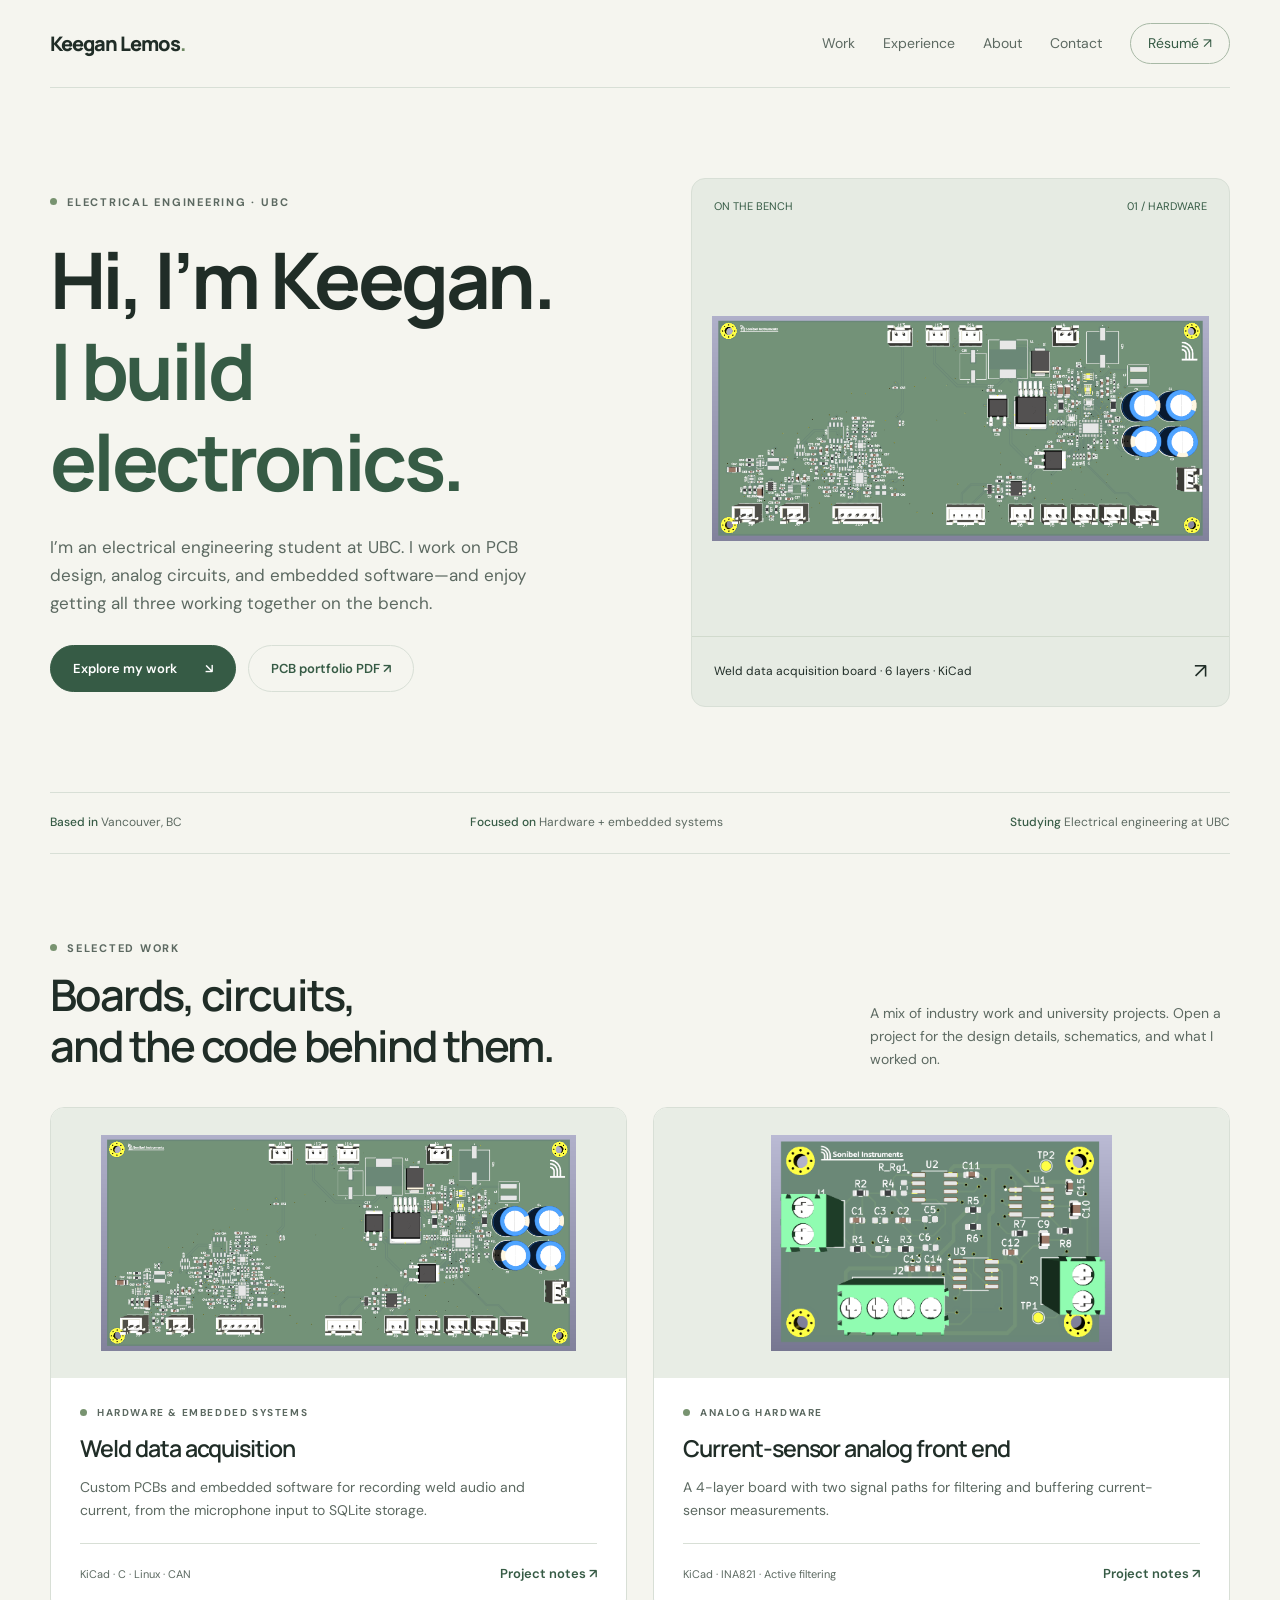
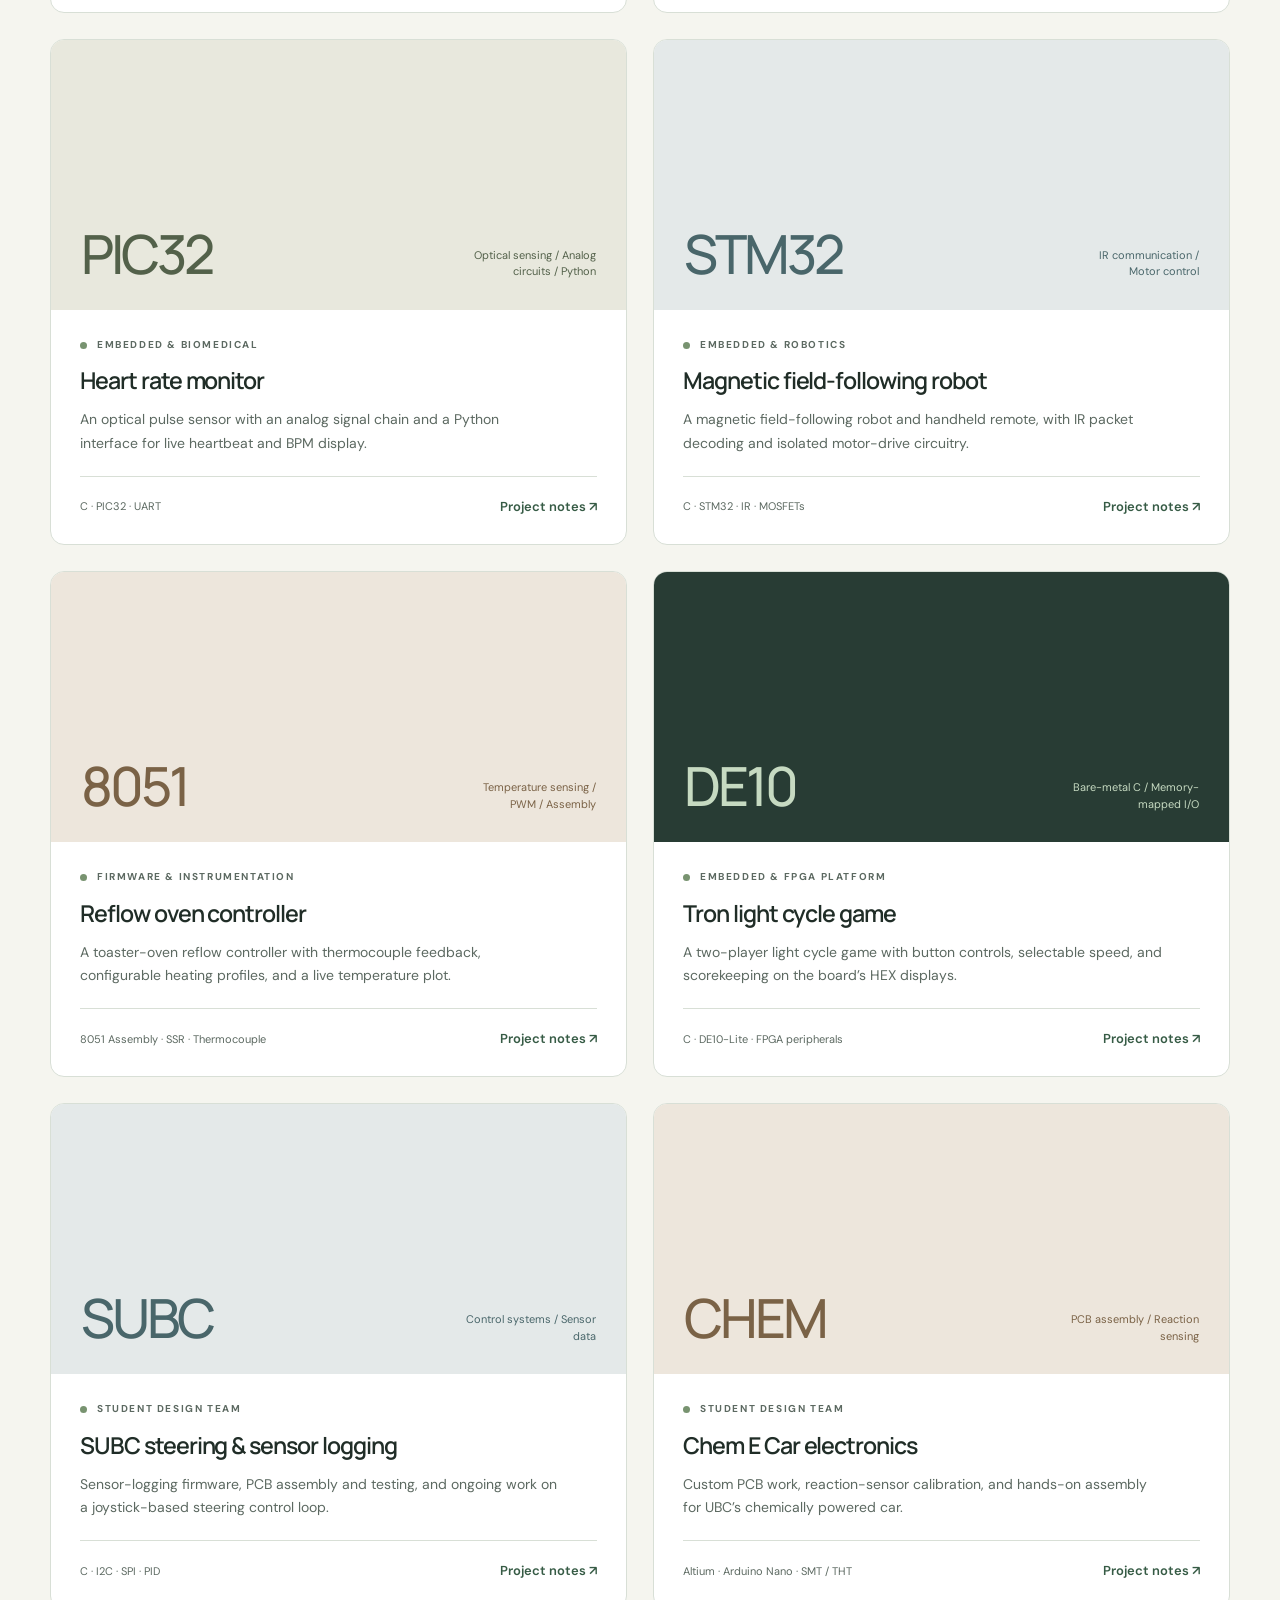
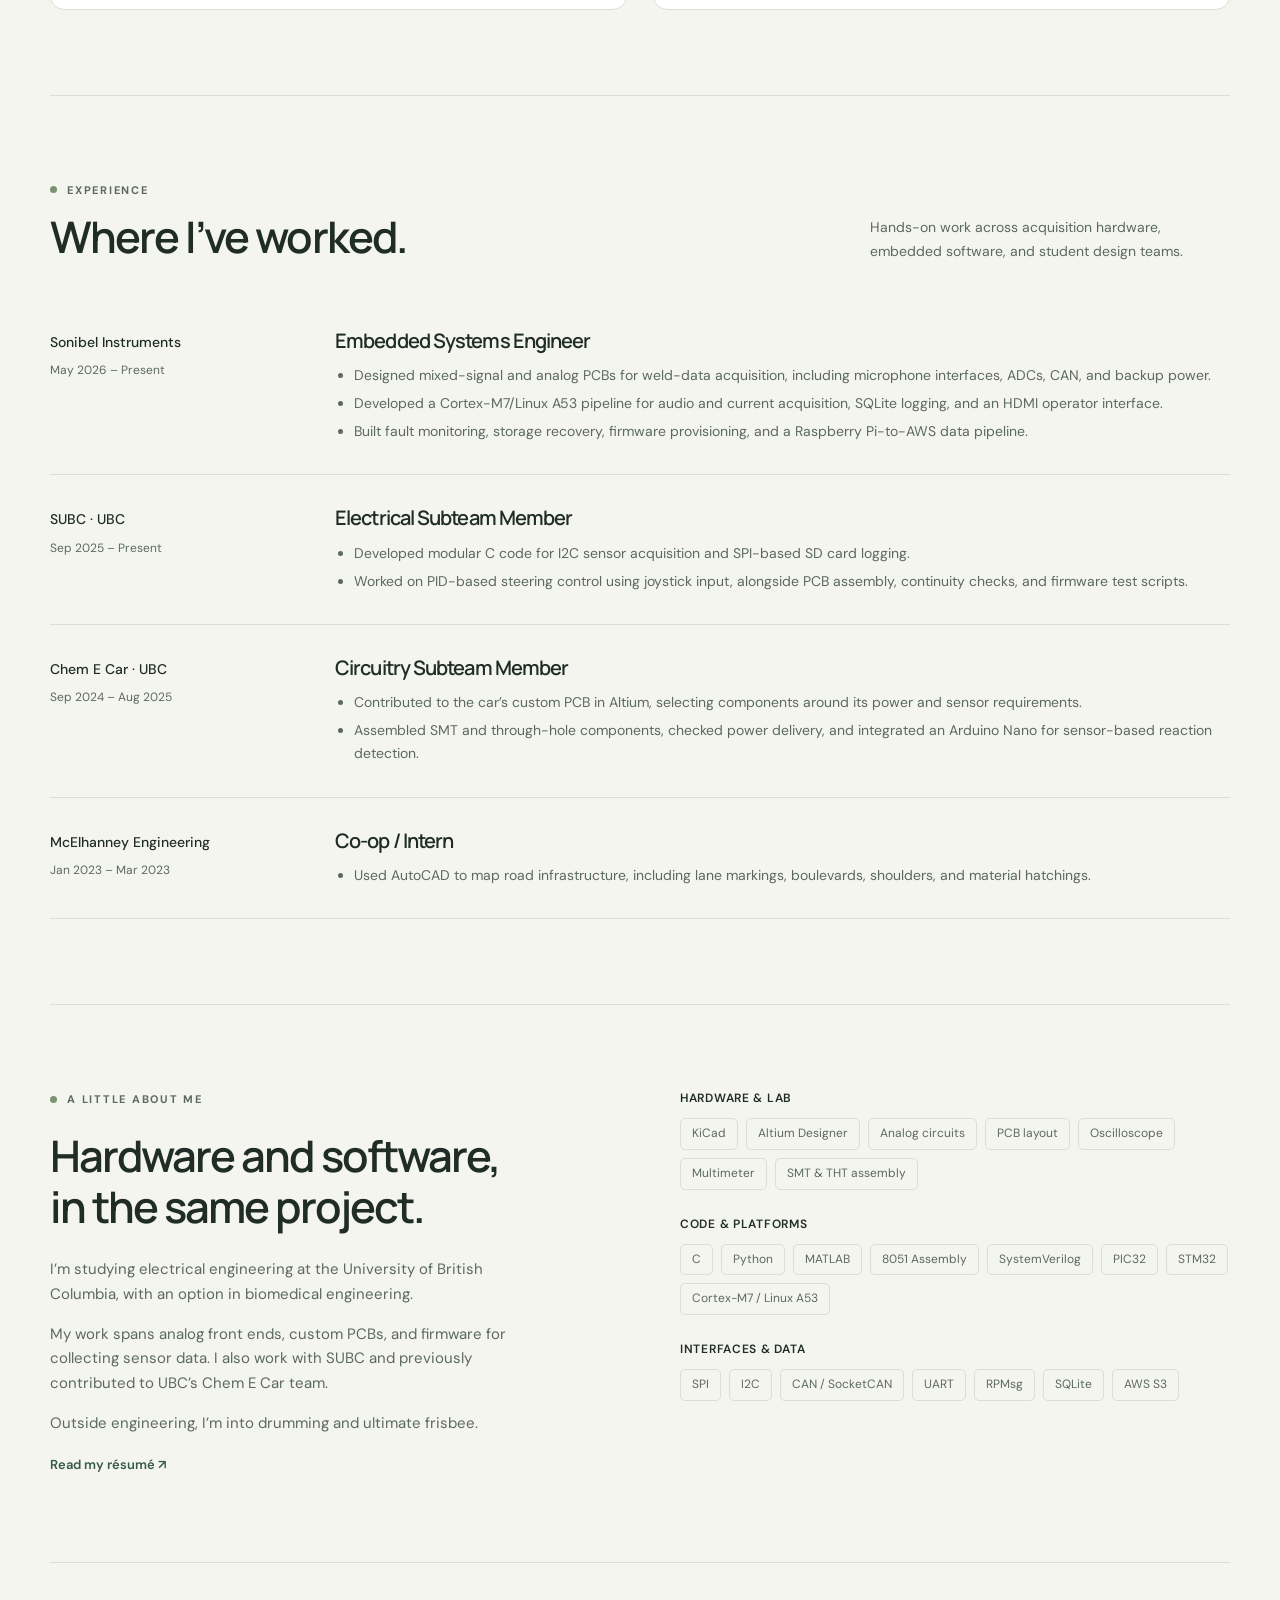
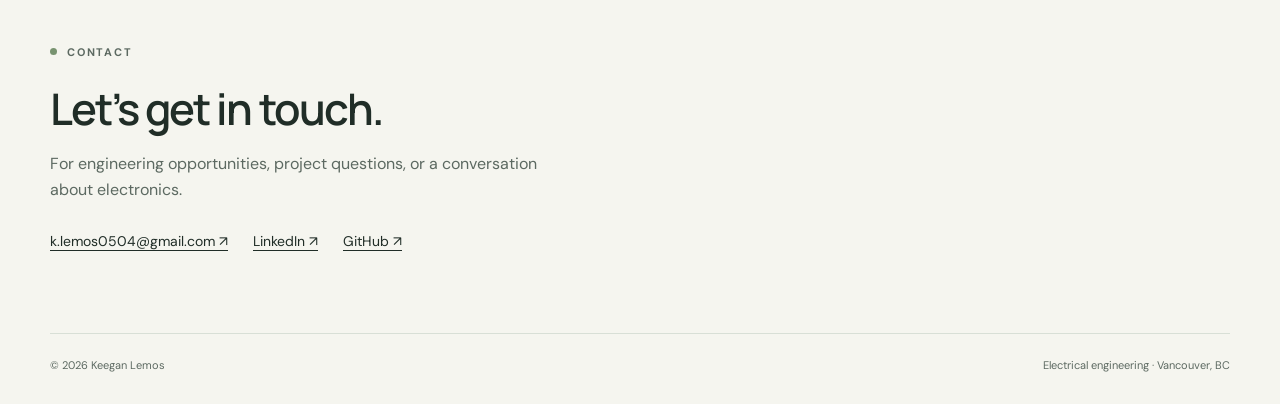
==== commit bb058139: "Add files via upload" ====
--- a/index.html
+++ b/index.html
@@ -1,443 +1,12 @@
-<!DOCTYPE html>
-<html lang="en">
-<head>
-<meta charset="UTF-8">
-<meta name="viewport" content="width=device-width, initial-scale=1.0">
-<title>Keegan Lemos</title>
-<link href="https://fonts.googleapis.com/css2?family=Space+Mono:wght@400;700&family=DM+Sans:wght@300;400;500;600&display=swap" rel="stylesheet">
-<style>
-*,*::before,*::after{box-sizing:border-box;margin:0;padding:0}
-:root{
-  --bg:#0a0a0a;--bg2:#111;--bg3:#181818;
-  --border:rgba(255,255,255,0.07);--border2:rgba(0,230,180,0.25);
-  --accent:#00e6b4;--text:#f0f0f0;--muted:#777;
-  --mono:'Space Mono',monospace;--sans:'DM Sans',sans-serif;
-}
-html{scroll-behavior:smooth}
-body{background:var(--bg);color:var(--text);font-family:var(--sans);font-size:15px;line-height:1.7;min-height:100vh}
-
-nav{position:fixed;top:0;left:0;right:0;z-index:100;background:rgba(10,10,10,0.95);backdrop-filter:blur(12px);border-bottom:1px solid var(--border);display:flex;align-items:center;justify-content:space-between;padding:0 3rem;height:56px}
-.nav-logo{font-family:var(--mono);font-size:13px;color:var(--accent);text-decoration:none;letter-spacing:.04em}
-.nav-links{display:flex;gap:0;list-style:none}
-.nav-links a{font-family:var(--mono);font-size:11px;color:var(--muted);text-decoration:none;padding:6px 14px;border-radius:4px;transition:color .2s,background .2s;letter-spacing:.07em}
-.nav-links a:hover,.nav-links a.active{color:var(--accent);background:rgba(0,230,180,0.07)}
-
-section{padding:100px 3rem 60px;max-width:1080px;margin:0 auto}
-
-#home{min-height:100vh;display:flex;flex-direction:column;justify-content:center;padding-top:120px;position:relative}
-.hero-grid{display:grid;grid-template-columns:2fr 1fr;gap:4rem;align-items:center}
-.hero-pre{font-family:var(--mono);font-size:11px;color:var(--accent);letter-spacing:.14em;margin-bottom:1.2rem;opacity:0;animation:fadeUp .6s .1s forwards}
-.hero-name{font-family:var(--mono);font-size:clamp(2.6rem,5.5vw,4.6rem);font-weight:700;line-height:1.05;letter-spacing:-.02em;color:var(--text);opacity:0;animation:fadeUp .6s .25s forwards}
-.hero-name span{color:var(--accent)}
-.hero-tagline{font-size:1rem;color:var(--muted);max-width:460px;margin-top:1.2rem;opacity:0;animation:fadeUp .6s .4s forwards}
-.hero-cta{display:flex;gap:12px;margin-top:2.5rem;opacity:0;animation:fadeUp .6s .55s forwards}
-.btn{font-family:var(--mono);font-size:11px;letter-spacing:.08em;padding:10px 22px;border-radius:4px;cursor:pointer;text-decoration:none;transition:all .2s;display:inline-block}
-.btn-primary{background:var(--accent);color:#000;border:none;font-weight:700}
-.btn-primary:hover{background:#00ffcb;transform:translateY(-1px)}
-.btn-outline{background:transparent;color:var(--text);border:1px solid var(--border2)}
-.btn-outline:hover{border-color:var(--accent);color:var(--accent);background:rgba(0,230,180,0.05)}
-.hero-info{display:flex;flex-direction:column;gap:10px;padding:1.5rem;border:1px solid var(--border);border-radius:8px;background:var(--bg2);opacity:0;animation:fadeUp .6s .65s forwards}
-.info-row{display:flex;align-items:center;gap:10px;font-size:13px;color:var(--muted)}
-.info-row .dot{width:6px;height:6px;border-radius:50%;background:var(--accent);flex-shrink:0}
-.info-row a{color:var(--muted);text-decoration:none;transition:color .2s}
-.info-row a:hover{color:var(--accent)}
-
-.section-header{margin-bottom:3rem}
-.section-label{font-family:var(--mono);font-size:11px;letter-spacing:.14em;color:var(--accent);margin-bottom:.5rem}
-.section-title{font-family:var(--mono);font-size:1.7rem;font-weight:700;color:var(--text);letter-spacing:-.02em}
-
-#about{border-top:1px solid var(--border)}
-.about-grid{display:grid;grid-template-columns:1.4fr 1fr;gap:4rem;align-items:start}
-.about-text p{color:var(--muted);font-size:15px;margin-bottom:1rem}
-.about-text p strong{color:var(--text);font-weight:500}
-.awards-row{display:flex;gap:8px;flex-wrap:wrap;margin-top:.5rem}
-.award-badge{font-family:var(--mono);font-size:10px;padding:4px 10px;border-radius:3px;border:1px solid rgba(0,230,180,0.3);color:var(--accent);background:rgba(0,230,180,0.06)}
-.skills-block h4{font-family:var(--mono);font-size:11px;letter-spacing:.1em;color:var(--accent);margin-bottom:.8rem;margin-top:1.5rem}
-.skills-block h4:first-child{margin-top:0}
-.tags{display:flex;flex-wrap:wrap;gap:7px}
-.tag{font-family:var(--mono);font-size:11px;padding:4px 10px;border-radius:3px;border:1px solid var(--border);color:var(--muted);background:var(--bg2);transition:border-color .2s,color .2s}
-.tag:hover{border-color:var(--accent);color:var(--accent)}
-
-#projects{border-top:1px solid var(--border)}
-.projects-grid{display:grid;grid-template-columns:repeat(auto-fill,minmax(300px,1fr));gap:1px;background:var(--border);border:1px solid var(--border);border-radius:8px;overflow:hidden}
-.project-card{background:var(--bg2);padding:1.6rem 1.5rem;cursor:pointer;transition:background .2s;display:flex;flex-direction:column;gap:10px;text-decoration:none;color:inherit}
-.project-card:hover{background:var(--bg3)}
-.project-thumb{width:100%;aspect-ratio:16/9;border-radius:4px;overflow:hidden;background:var(--bg3);display:flex;align-items:center;justify-content:center;border:1px solid var(--border);margin-bottom:6px;position:relative}
-.thumb-icon{font-size:32px;opacity:.35}
-.thumb-circuit{position:absolute;inset:0;opacity:.12}
-.project-type{font-family:var(--mono);font-size:10px;letter-spacing:.12em;color:var(--accent);text-transform:uppercase}
-.project-name{font-family:var(--mono);font-size:14px;font-weight:700;color:var(--text);line-height:1.3}
-.project-desc{font-size:13px;color:var(--muted);line-height:1.6;flex:1}
-.project-stack{display:flex;flex-wrap:wrap;gap:6px;margin-top:4px}
-.stack-pill{font-family:var(--mono);font-size:10px;padding:2px 8px;border-radius:2px;background:rgba(0,230,180,0.07);color:var(--accent);border:1px solid rgba(0,230,180,0.15)}
-.project-footer{display:flex;align-items:center;justify-content:space-between;margin-top:4px;padding-top:10px;border-top:1px solid var(--border)}
-.project-link{font-family:var(--mono);font-size:10px;color:var(--muted);text-decoration:none;display:inline-flex;align-items:center;gap:4px;transition:color .2s}
-.project-link:hover{color:var(--accent)}
-
-#experience{border-top:1px solid var(--border)}
-.exp-list{display:flex;flex-direction:column}
-.exp-item{display:grid;grid-template-columns:190px 1fr;gap:2rem;padding:2rem 0;border-bottom:1px solid var(--border);opacity:0}
-.exp-item:first-child{border-top:1px solid var(--border)}
-.exp-meta{padding-top:2px}
-.exp-date{font-family:var(--mono);font-size:11px;color:var(--muted);letter-spacing:.04em}
-.exp-company{font-family:var(--mono);font-size:12px;color:var(--accent);margin-top:6px}
-.exp-role{font-family:var(--mono);font-size:14px;font-weight:700;color:var(--text);margin-bottom:8px}
-.exp-desc{font-size:13px;color:var(--muted);line-height:1.7}
-.exp-bullets{list-style:none;display:flex;flex-direction:column;gap:6px;margin-top:8px}
-.exp-bullets li{font-size:13px;color:var(--muted);line-height:1.6;padding-left:14px;position:relative}
-.exp-bullets li::before{content:'—';position:absolute;left:0;color:var(--accent);font-family:var(--mono);font-size:11px}
-
-#resume{border-top:1px solid var(--border)}
-.resume-block{border:1px solid var(--border);border-radius:8px;background:var(--bg2);padding:3rem;display:flex;flex-direction:column;align-items:center;gap:1.5rem;text-align:center}
-.resume-icon{width:52px;height:52px;border-radius:50%;background:rgba(0,230,180,0.08);border:1px solid var(--border2);display:flex;align-items:center;justify-content:center;font-size:22px}
-.resume-block h3{font-family:var(--mono);font-size:15px;font-weight:700;color:var(--text)}
-.resume-block p{color:var(--muted);font-size:14px;max-width:420px}
-
-#contact{border-top:1px solid var(--border)}
-.contact-intro{color:var(--muted);margin-bottom:2rem;max-width:520px}
-.contact-grid{display:grid;grid-template-columns:1fr 1fr;gap:1.5rem}
-.contact-card{border:1px solid var(--border);border-radius:8px;background:var(--bg2);padding:1.5rem;display:flex;flex-direction:column;gap:8px;transition:border-color .2s;text-decoration:none}
-.contact-card:hover{border-color:var(--accent)}
-.contact-label{font-family:var(--mono);font-size:11px;letter-spacing:.1em;color:var(--accent)}
-.contact-value{font-size:14px;color:var(--text)}
-
-footer{border-top:1px solid var(--border);padding:2rem 3rem;max-width:1080px;margin:0 auto;display:flex;justify-content:space-between;align-items:center}
-footer p{font-family:var(--mono);font-size:11px;color:var(--muted)}
-
-@keyframes fadeUp{from{opacity:0;transform:translateY(18px)}to{opacity:1;transform:translateY(0)}}
-::-webkit-scrollbar{width:4px}
-::-webkit-scrollbar-track{background:var(--bg)}
-::-webkit-scrollbar-thumb{background:#333;border-radius:2px}
-</style>
-</head>
-<body>
-
-<nav>
-  <a class="nav-logo" href="#home">KL();</a>
-  <ul class="nav-links">
-    <li><a href="#home" class="active">home</a></li>
-    <li><a href="#about">about</a></li>
-    <li><a href="#projects">projects</a></li>
-    <li><a href="#experience">experience</a></li>
-    <li><a href="#resume">resume</a></li>
-    <li><a href="#contact">contact</a></li>
-  </ul>
-</nav>
-
-<!-- HOME -->
-<section id="home">
-  <div class="hero-grid">
-    <div>
-      <p class="hero-pre">// ELECTRICAL ENGINEER · UBC</p>
-      <h1 class="hero-name">Keegan<br><span>Lemos.</span></h1>
-      <p class="hero-tagline">Turning schematics into systems — from analog signal chains to embedded firmware and custom PCBs.</p>
-      <div class="hero-cta">
-        <a href="#projects" class="btn btn-primary">View Projects</a>
-        <a href="#contact" class="btn btn-outline">Get in Touch</a>
-      </div>
-    </div>
-    <div class="hero-info">
-      <div class="info-row"><span class="dot"></span><span>BASc. Electrical Engineering, UBC</span></div>
-      <div class="info-row"><span class="dot"></span><span>Option in Biomedical Engineering</span></div>
-      <div class="info-row"><span class="dot"></span><span>Vancouver, BC, Canada</span></div>
-      <div class="info-row"><span class="dot"></span><a href="mailto:k.lemos0504@gmail.com">k.lemos0504@gmail.com</a></div>
-      <div class="info-row"><span class="dot"></span><a href="https://github.com/klemos06" target="_blank">github.com/klemos06</a></div>
-      <div class="info-row"><span class="dot"></span><a href="https://linkedin.com/in/keegan-lemos/" target="_blank">linkedin.com/in/keegan-lemos</a></div>
-    </div>
-  </div>
-</section>
-
-<!-- ABOUT -->
-<section id="about">
-  <div class="section-header">
-    <p class="section-label">// 01 — ABOUT</p>
-    <h2 class="section-title">Who I am</h2>
-  </div>
-  <div class="about-grid">
-    <div class="about-text">
-      <p>I'm <strong>Keegan Lemos</strong>, an electrical engineering student at UBC with an option in biomedical engineering. I love working at the intersection of hardware and software — designing custom PCBs, writing embedded firmware, and building circuits that do something real.</p>
-      <p>I've built everything from wearable heart rate monitors with analog signal chains to FPGA-based games and 8051 assembly firmware. I'm as comfortable in the lab with an oscilloscope as I am writing C for a microcontroller at midnight.</p>
-      <p>Outside of engineering I'm into <strong>drumming</strong>, <strong>ultimate frisbee</strong>, and <strong>badminton</strong>. Always happy to chat about circuits, projects, or anything in between.</p>
-      <div class="awards-row">
-        <span class="award-badge">Governor General Medal</span>
-        <span class="award-badge">UofT National Book Award</span>
-      </div>
-    </div>
-    <div class="skills-block">
-      <h4>// LANGUAGES</h4>
-      <div class="tags">
-        <span class="tag">C / C++</span>
-        <span class="tag">Python</span>
-        <span class="tag">MATLAB</span>
-        <span class="tag">SystemVerilog</span>
-        <span class="tag">RISC-V</span>
-        <span class="tag">8051 ASM</span>
-      </div>
-      <h4>// TOOLS & SOFTWARE</h4>
-      <div class="tags">
-        <span class="tag">Altium Designer</span>
-        <span class="tag">Arduino IDE</span>
-        <span class="tag">Nordic nRF</span>
-        <span class="tag">AutoCAD</span>
-        <span class="tag">Git</span>
-      </div>
-      <h4>// HARDWARE</h4>
-      <div class="tags">
-        <span class="tag">PCB Design</span>
-        <span class="tag">SMT & THT Soldering</span>
-        <span class="tag">Oscilloscope</span>
-        <span class="tag">Multimeter</span>
-        <span class="tag">PIC32</span>
-        <span class="tag">STM32</span>
-        <span class="tag">NRF52840</span>
-        <span class="tag">FPGA</span>
-      </div>
-    </div>
-  </div>
-</section>
-
-<!-- PROJECTS -->
-<section id="projects">
-  <div class="section-header">
-    <p class="section-label">// 02 — PROJECTS</p>
-    <h2 class="section-title">Selected work</h2>
-  </div>
-  <div class="projects-grid">
-
-    <div class="project-card">
-      <div class="project-thumb">
-        <svg class="thumb-circuit" viewBox="0 0 320 180" xmlns="http://www.w3.org/2000/svg"><line x1="20" y1="90" x2="300" y2="90" stroke="#00e6b4" stroke-width="1.5"/><circle cx="80" cy="90" r="18" fill="none" stroke="#00e6b4" stroke-width="1.5"/><circle cx="80" cy="90" r="6" fill="#00e6b4"/><rect x="130" y="78" width="30" height="24" fill="none" stroke="#00e6b4" stroke-width="1.5"/><line x1="160" y1="90" x2="240" y2="90" stroke="#00e6b4" stroke-width="1.5"/><circle cx="240" cy="90" r="12" fill="none" stroke="#00e6b4" stroke-width="1.5"/><line x1="80" y1="72" x2="80" y2="30" stroke="#00e6b4" stroke-width="1"/><line x1="200" y1="90" x2="200" y2="30" stroke="#00e6b4" stroke-width="1"/></svg>
-        <span class="thumb-icon">♥</span>
-      </div>
-      <p class="project-type">Embedded Systems · Biomedical</p>
-      <h3 class="project-name">Heart Rate Monitor</h3>
-      <p class="project-desc">Wearable biometric monitor built in embedded C on a PIC32 MCU. Captures heart activity with an IR LED–phototransistor pair, cascading LM358 op-amps, and a Schmitt Trigger. Real-time BPM graphed over UART in a Python GUI.</p>
-      <div class="project-stack">
-        <span class="stack-pill">C</span><span class="stack-pill">PIC32</span><span class="stack-pill">UART</span><span class="stack-pill">Op-Amp</span><span class="stack-pill">Python</span>
-      </div>
-      <div class="project-footer">
-        <a href="https://github.com/klemos06" target="_blank" class="project-link">View on GitHub ↗</a>
-      </div>
-    </div>
-
-    <div class="project-card">
-      <div class="project-thumb">
-        <svg class="thumb-circuit" viewBox="0 0 320 180" xmlns="http://www.w3.org/2000/svg"><rect x="110" y="60" width="100" height="60" fill="none" stroke="#00e6b4" stroke-width="1.5" rx="4"/><line x1="20" y1="90" x2="110" y2="90" stroke="#00e6b4" stroke-width="1.5"/><line x1="210" y1="90" x2="300" y2="90" stroke="#00e6b4" stroke-width="1.5"/><line x1="160" y1="60" x2="160" y2="20" stroke="#00e6b4" stroke-width="1"/><line x1="130" y1="120" x2="130" y2="160" stroke="#00e6b4" stroke-width="1"/><line x1="190" y1="120" x2="190" y2="160" stroke="#00e6b4" stroke-width="1"/><text x="160" y="96" fill="#00e6b4" font-size="10" text-anchor="middle" font-family="monospace">STM32</text></svg>
-        <span class="thumb-icon">⊛</span>
-      </div>
-      <p class="project-type">Embedded Systems · Robotics</p>
-      <h3 class="project-name">Magnetic Field Following Robot</h3>
-      <p class="project-desc">Robot that follows a magnetic field using an STM32 MCU with an IR receiver and decoder. Measures pulse widths to capture custom data packets for wireless remote-to-robot communication. Validated with oscilloscopes and voltmeters.</p>
-      <div class="project-stack">
-        <span class="stack-pill">C</span><span class="stack-pill">STM32</span><span class="stack-pill">IR</span><span class="stack-pill">PWM</span>
-      </div>
-      <div class="project-footer">
-        <a href="https://github.com/klemos06" target="_blank" class="project-link">View on GitHub ↗</a>
-      </div>
-    </div>
-
-    <div class="project-card">
-      <div class="project-thumb">
-        <svg class="thumb-circuit" viewBox="0 0 320 180" xmlns="http://www.w3.org/2000/svg"><rect x="60" y="50" width="200" height="80" fill="none" stroke="#00e6b4" stroke-width="1.5" rx="3"/><line x1="100" y1="50" x2="100" y2="30" stroke="#00e6b4" stroke-width="1"/><line x1="160" y1="50" x2="160" y2="30" stroke="#00e6b4" stroke-width="1"/><line x1="220" y1="50" x2="220" y2="30" stroke="#00e6b4" stroke-width="1"/><line x1="100" y1="130" x2="100" y2="150" stroke="#00e6b4" stroke-width="1"/><line x1="160" y1="130" x2="160" y2="150" stroke="#00e6b4" stroke-width="1"/><line x1="220" y1="130" x2="220" y2="150" stroke="#00e6b4" stroke-width="1"/><text x="160" y="96" fill="#00e6b4" font-size="9" text-anchor="middle" font-family="monospace">CV-8052 SSR</text></svg>
-        <span class="thumb-icon">⌀</span>
-      </div>
-      <p class="project-type">Firmware · Assembly</p>
-      <h3 class="project-name">Reflow Oven Controller</h3>
-      <p class="project-desc">Firmware written in 8051 Assembly for a CV-8052 soft processor. Interfaces with a Solid State Relay to control oven heating via interrupt-based PWM, maintaining precise temperatures across reflow profile states.</p>
-      <div class="project-stack">
-        <span class="stack-pill">8051 ASM</span><span class="stack-pill">CV-8052</span><span class="stack-pill">PWM</span><span class="stack-pill">SSR</span>
-      </div>
-      <div class="project-footer">
-        <a href="https://github.com/klemos06" target="_blank" class="project-link">View on GitHub ↗</a>
-      </div>
-    </div>
-
-    <div class="project-card">
-      <div class="project-thumb">
-        <svg class="thumb-circuit" viewBox="0 0 320 180" xmlns="http://www.w3.org/2000/svg"><rect x="40" y="40" width="240" height="100" fill="none" stroke="#00e6b4" stroke-width="1.5" rx="3"/><line x1="80" y1="90" x2="240" y2="90" stroke="#00e6b4" stroke-width="1"/><line x1="100" y1="70" x2="100" y2="110" stroke="#00e6b4" stroke-width="1"/><line x1="160" y1="70" x2="160" y2="110" stroke="#00e6b4" stroke-width="1"/><line x1="220" y1="70" x2="220" y2="110" stroke="#00e6b4" stroke-width="1"/><text x="160" y="58" fill="#00e6b4" font-size="9" text-anchor="middle" font-family="monospace">DE10-Lite FPGA</text></svg>
-        <span class="thumb-icon">◈</span>
-      </div>
-      <p class="project-type">FPGA · Digital Logic</p>
-      <h3 class="project-name">Tron Light Cycle Game</h3>
-      <p class="project-desc">Interactive Tron-inspired game on a DE10-Lite FPGA. Implemented in C with pushbutton controls, switch-selectable speed settings, and real-time score display on HEX outputs. Full game logic in hardware-accelerated digital logic.</p>
-      <div class="project-stack">
-        <span class="stack-pill">C</span><span class="stack-pill">FPGA</span><span class="stack-pill">DE10-Lite</span><span class="stack-pill">Digital Logic</span>
-      </div>
-      <div class="project-footer">
-        <a href="https://github.com/klemos06" target="_blank" class="project-link">View on GitHub ↗</a>
-      </div>
-    </div>
-
-    <div class="project-card">
-      <div class="project-thumb">
-        <svg class="thumb-circuit" viewBox="0 0 320 180" xmlns="http://www.w3.org/2000/svg"><circle cx="160" cy="90" r="50" fill="none" stroke="#00e6b4" stroke-width="1.5"/><circle cx="160" cy="90" r="20" fill="none" stroke="#00e6b4" stroke-width="1"/><line x1="110" y1="90" x2="20" y2="90" stroke="#00e6b4" stroke-width="1.5"/><line x1="210" y1="90" x2="300" y2="90" stroke="#00e6b4" stroke-width="1.5"/><line x1="160" y1="40" x2="160" y2="20" stroke="#00e6b4" stroke-width="1.5"/><line x1="160" y1="140" x2="160" y2="160" stroke="#00e6b4" stroke-width="1.5"/></svg>
-        <span class="thumb-icon">〰</span>
-      </div>
-      <p class="project-type">PCB Design · Altium</p>
-      <h3 class="project-name">Chem E Car Custom PCB</h3>
-      <p class="project-desc">Designed the Chem E Car's custom PCB in Altium Designer, tailoring component selection to the car's power requirements. Integrated an Arduino Nano for real-time sensor-based propulsion control. Validated with SMT and THT soldering.</p>
-      <div class="project-stack">
-        <span class="stack-pill">Altium</span><span class="stack-pill">Arduino</span><span class="stack-pill">PCB</span><span class="stack-pill">SMT</span>
-      </div>
-      <div class="project-footer">
-        <a href="https://github.com/klemos06" target="_blank" class="project-link">View on GitHub ↗</a>
-      </div>
-    </div>
-
-    <div class="project-card">
-      <div class="project-thumb">
-        <svg class="thumb-circuit" viewBox="0 0 320 180" xmlns="http://www.w3.org/2000/svg"><rect x="120" y="65" width="80" height="50" fill="none" stroke="#00e6b4" stroke-width="1.5" rx="3"/><line x1="20" y1="70" x2="120" y2="70" stroke="#00e6b4" stroke-width="1.5"/><line x1="20" y1="110" x2="120" y2="110" stroke="#00e6b4" stroke-width="1.5"/><line x1="200" y1="70" x2="300" y2="70" stroke="#00e6b4" stroke-width="1.5"/><line x1="200" y1="110" x2="300" y2="110" stroke="#00e6b4" stroke-width="1.5"/><text x="160" y="96" fill="#00e6b4" font-size="9" text-anchor="middle" font-family="monospace">NRF52840</text></svg>
-        <span class="thumb-icon">⟁</span>
-      </div>
-      <p class="project-type">Embedded · PCB · Wireless</p>
-      <h3 class="project-name">SUBC Steering Control Board</h3>
-      <p class="project-desc">Designing an electrical steering control board with NRF52840 for responsive joystick servo control. Manages high-power steering servos via PWM and I2C. Includes a modular C framework for I2C sensor acquisition and SPI-based SD card logging.</p>
-      <div class="project-stack">
-        <span class="stack-pill">C</span><span class="stack-pill">NRF52840</span><span class="stack-pill">I2C</span><span class="stack-pill">SPI</span><span class="stack-pill">PWM</span>
-      </div>
-      <div class="project-footer">
-        <a href="https://github.com/klemos06" target="_blank" class="project-link">View on GitHub ↗</a>
-      </div>
-    </div>
-
-  </div>
-</section>
-
-<!-- EXPERIENCE -->
-<section id="experience">
-  <div class="section-header">
-    <p class="section-label">// 03 — EXPERIENCE</p>
-    <h2 class="section-title">Where I've worked</h2>
-  </div>
-  <div class="exp-list">
-
-    <div class="exp-item">
-      <div class="exp-meta">
-        <p class="exp-date">Sep 2025 — Present</p>
-        <p class="exp-company">SUBC · UBC</p>
-      </div>
-      <div>
-        <h3 class="exp-role">Electrical Subteam Member</h3>
-        <ul class="exp-bullets">
-          <li>Designing steering control board with NRF52840 for joystick servo steering, managing high-power servos with PWM and I2C communication.</li>
-          <li>Developed modular C framework for high-volume I2C sensor acquisition and SPI-based SD card storage for long-term data logging.</li>
-          <li>Soldered and validated custom PCBs with exhaustive continuity testing and multimeter probing.</li>
-        </ul>
-      </div>
-    </div>
-
-    <div class="exp-item">
-      <div class="exp-meta">
-        <p class="exp-date">Sep 2024 — Aug 2025</p>
-        <p class="exp-company">Chem E Car · UBC</p>
-      </div>
-      <div>
-        <h3 class="exp-role">Circuitry Subteam Member</h3>
-        <ul class="exp-bullets">
-          <li>Implemented Altium Designer to design the team's custom PCB, tailoring component selection to the car's power needs and cross-team requirements.</li>
-          <li>Integrated Arduino Nano to detect chemical reaction deviations in real-time for sensor-driven propulsion control.</li>
-          <li>Soldered PCB with SMT and THT methods and troubleshot connections with continuity testing.</li>
-        </ul>
-      </div>
-    </div>
-
-    <div class="exp-item">
-      <div class="exp-meta">
-        <p class="exp-date">Jan 2023 — Mar 2023</p>
-        <p class="exp-company">McElhanney Engineering</p>
-      </div>
-      <div>
-        <h3 class="exp-role">Co-op / Intern</h3>
-        <ul class="exp-bullets">
-          <li>Utilized AutoCAD to map road infrastructure projects with lane markings, boulevards, shoulders, and material hatchings.</li>
-        </ul>
-      </div>
-    </div>
-
-    <div class="exp-item">
-      <div class="exp-meta">
-        <p class="exp-date">2022 — Present</p>
-        <p class="exp-company">University of British Columbia</p>
-      </div>
-      <div>
-        <h3 class="exp-role">BASc. Electrical Engineering</h3>
-        <p class="exp-desc">Option in Biomedical Engineering. Coursework in signals & systems, embedded systems, digital logic, PCB design, power electronics, and control theory. Recipient of the Governor General Medal and University of Toronto National Book Award.</p>
-      </div>
-    </div>
-
-  </div>
-</section>
-
-<!-- RESUME -->
-<section id="resume">
-  <div class="section-header">
-    <p class="section-label">// 04 — RESUME</p>
-    <h2 class="section-title">Download CV</h2>
-  </div>
-  <div class="resume-block">
-    <div class="resume-icon">📄</div>
-    <h3>Keegan Lemos — Resume</h3>
-    <p>Full resume covering education, technical experience, projects, and skills. Updated 2025.</p>
-    <!-- Replace href below with the direct link to your hosted PDF -->
-    <a href="resume.pdf" class="btn btn-primary">Download PDF</a>
-  </div>
-</section>
-
-<!-- CONTACT -->
-<section id="contact">
-  <div class="section-header">
-    <p class="section-label">// 05 — CONTACT</p>
-    <h2 class="section-title">Get in touch</h2>
-  </div>
-  <p class="contact-intro">Open to internships, research positions, design team collaborations, and interesting conversations about electronics. Don't hesitate to reach out.</p>
-  <div class="contact-grid">
-    <a href="mailto:k.lemos0504@gmail.com" class="contact-card">
-      <p class="contact-label">// EMAIL</p>
-      <p class="contact-value">k.lemos0504@gmail.com</p>
-    </a>
-    <a href="https://linkedin.com/in/keegan-lemos/" target="_blank" class="contact-card">
-      <p class="contact-label">// LINKEDIN</p>
-      <p class="contact-value">linkedin.com/in/keegan-lemos</p>
-    </a>
-    <a href="https://github.com/klemos06" target="_blank" class="contact-card">
-      <p class="contact-label">// GITHUB</p>
-      <p class="contact-value">github.com/klemos06</p>
-    </a>
-    <div class="contact-card">
-      <p class="contact-label">// LOCATION</p>
-      <p class="contact-value">Vancouver, BC, Canada</p>
-    </div>
-  </div>
-</section>
-
-<footer>
-  <p>© 2025 Keegan Lemos</p>
-  <p>Designed & built by Keegan Lemos</p>
-</footer>
-
-<script>
-const links = document.querySelectorAll('.nav-links a');
-const sections = document.querySelectorAll('section');
-
-window.addEventListener('scroll', () => {
-  let current = '';
-  sections.forEach(s => { if (window.scrollY >= s.offsetTop - 100) current = s.id; });
-  links.forEach(a => { a.classList.toggle('active', a.getAttribute('href') === '#' + current); });
-});
-
-const observer = new IntersectionObserver((entries) => {
-  entries.forEach(e => {
-    if (e.isIntersecting) {
-      e.target.style.animation = 'fadeUp 0.55s forwards';
-      observer.unobserve(e.target);
-    }
-  });
-}, { threshold: 0.08 });
-
-document.querySelectorAll('.project-card, .exp-item, .contact-card').forEach(el => {
-  observer.observe(el);
-});
-</script>
-
-</body>
-</html>
+<!doctype html>
+<html lang="en"><head><meta charset="utf-8"><meta name="viewport" content="width=device-width,initial-scale=1"><meta name="description" content="PCB design, analog circuits, and embedded systems. Selected work by Keegan Lemos, an electrical engineering student at UBC."><meta name="theme-color" content="#365b45"><meta property="og:title" content="Keegan Lemos | Electrical Engineering"><meta property="og:description" content="PCB design, analog circuits, and embedded systems. Selected work by Keegan Lemos, an electrical engineering student at UBC."><meta property="og:type" content="website"><meta property="og:image" content="https://klemos06.github.io/assets/weld-daq.png"><title>Keegan Lemos | Electrical Engineering</title><link rel="icon" href="favicon.svg" type="image/svg+xml"><link rel="stylesheet" href="site.css"><script src="site.js" defer></script></head>
+<body><a class="skip" href="#main">Skip to content</a><div class="wrap"><header class="site-nav"><a class="wordmark" href="index.html">Keegan Lemos<span aria-hidden="true" style="color:#6d8862">.</span></a><button class="menu-toggle" aria-expanded="false" aria-controls="navigation">Menu</button><nav class="nav-links" id="navigation" aria-label="Main navigation"><a href="#work">Work</a><a href="#experience">Experience</a><a href="#about">About</a><a href="#contact">Contact</a><a class="nav-resume" href="https://klemos06.github.io/resume.pdf" target="_blank" rel="noopener">Résumé ↗</a></nav></header>
+<main id="main">
+<section class="hero"><div><div class="eyebrow">Electrical engineering · UBC</div><h1>Hi, I’m Keegan.<br><span>I build electronics.</span></h1><p class="hero-copy">I’m an electrical engineering student at UBC. I work on PCB design, analog circuits, and embedded software—and enjoy getting all three working together on the bench.</p><div class="actions"><a class="button" href="#work">Explore my work <span aria-hidden="true">↘</span></a><a class="button secondary" href="assets/pcb-portfolio.pdf" target="_blank" rel="noopener">PCB portfolio PDF ↗</a></div></div>
+<a class="hero-visual" href="weld-data-acquisition.html"><div class="visual-top"><span>ON THE BENCH</span><span>01 / HARDWARE</span></div><img src="assets/weld-daq.png" alt="My 6-layer weld data acquisition PCB" width="887" height="403" fetchpriority="high"><div class="visual-bottom"><span>Weld data acquisition board · 6 layers · KiCad</span><span aria-hidden="true">↗</span></div></a></section>
+<div class="intro-line"><span><strong>Based in</strong> Vancouver, BC</span><span><strong>Focused on</strong> Hardware + embedded systems</span><span><strong>Studying</strong> Electrical engineering at UBC</span></div>
+<section class="section" id="work"><div class="section-head"><div><div class="eyebrow">Selected work</div><h2>Boards, circuits,<br>and the code behind them.</h2></div><p>A mix of industry work and university projects. Open a project for the design details, schematics, and what I worked on.</p></div><div class="project-grid"><article class="project-card"><a class="project-image" href="weld-data-acquisition.html" aria-label="Read about Weld data acquisition"><img src="assets/weld-daq.png" alt="Weld data acquisition PCB render" width="900" height="500" loading="lazy"></a><div class="project-body"><div class="eyebrow">Hardware & embedded systems</div><h3><a href="weld-data-acquisition.html" style="text-decoration:none">Weld data acquisition</a></h3><p>Custom PCBs and embedded software for recording weld audio and current, from the microphone input to SQLite storage.</p><div class="project-bottom"><span>KiCad · C · Linux · CAN</span><a class="text-link" href="weld-data-acquisition.html">Project notes ↗</a></div></div></article><article class="project-card"><a class="project-image" href="current-sensor-frontend.html" aria-label="Read about Current-sensor analog front end"><img src="assets/current-frontend.png" alt="Current-sensor analog front end PCB render" width="900" height="500" loading="lazy"></a><div class="project-body"><div class="eyebrow">Analog hardware</div><h3><a href="current-sensor-frontend.html" style="text-decoration:none">Current-sensor analog front end</a></h3><p>A 4-layer board with two signal paths for filtering and buffering current-sensor measurements.</p><div class="project-bottom"><span>KiCad · INA821 · Active filtering</span><a class="text-link" href="current-sensor-frontend.html">Project notes ↗</a></div></div></article><article class="project-card"><a class="project-image" href="heart-rate-monitor.html" aria-label="Read about Heart rate monitor"><div class="letter-thumb " aria-hidden="true"><strong>PIC32</strong><small>Optical sensing / Analog circuits / Python</small></div></a><div class="project-body"><div class="eyebrow">Embedded & biomedical</div><h3><a href="heart-rate-monitor.html" style="text-decoration:none">Heart rate monitor</a></h3><p>An optical pulse sensor with an analog signal chain and a Python interface for live heartbeat and BPM display.</p><div class="project-bottom"><span>C · PIC32 · UART</span><a class="text-link" href="heart-rate-monitor.html">Project notes ↗</a></div></div></article><article class="project-card"><a class="project-image" href="magnetic-robot.html" aria-label="Read about Magnetic field-following robot"><div class="letter-thumb tone-blue" aria-hidden="true"><strong>STM32</strong><small>IR communication / Motor control</small></div></a><div class="project-body"><div class="eyebrow">Embedded & robotics</div><h3><a href="magnetic-robot.html" style="text-decoration:none">Magnetic field-following robot</a></h3><p>A magnetic field-following robot and handheld remote, with IR packet decoding and isolated motor-drive circuitry.</p><div class="project-bottom"><span>C · STM32 · IR · MOSFETs</span><a class="text-link" href="magnetic-robot.html">Project notes ↗</a></div></div></article><article class="project-card"><a class="project-image" href="reflow-controller.html" aria-label="Read about Reflow oven controller"><div class="letter-thumb tone-sand" aria-hidden="true"><strong>8051</strong><small>Temperature sensing / PWM / Assembly</small></div></a><div class="project-body"><div class="eyebrow">Firmware & instrumentation</div><h3><a href="reflow-controller.html" style="text-decoration:none">Reflow oven controller</a></h3><p>A toaster-oven reflow controller with thermocouple feedback, configurable heating profiles, and a live temperature plot.</p><div class="project-bottom"><span>8051 Assembly · SSR · Thermocouple</span><a class="text-link" href="reflow-controller.html">Project notes ↗</a></div></div></article><article class="project-card"><a class="project-image" href="tron-game.html" aria-label="Read about Tron light cycle game"><div class="letter-thumb tone-ink" aria-hidden="true"><strong>DE10</strong><small>Bare-metal C / Memory-mapped I/O</small></div></a><div class="project-body"><div class="eyebrow">Embedded & FPGA platform</div><h3><a href="tron-game.html" style="text-decoration:none">Tron light cycle game</a></h3><p>A two-player light cycle game with button controls, selectable speed, and scorekeeping on the board’s HEX displays.</p><div class="project-bottom"><span>C · DE10-Lite · FPGA peripherals</span><a class="text-link" href="tron-game.html">Project notes ↗</a></div></div></article><article class="project-card"><a class="project-image" href="subc.html" aria-label="Read about SUBC steering & sensor logging"><div class="letter-thumb tone-blue" aria-hidden="true"><strong>SUBC</strong><small>Control systems / Sensor data</small></div></a><div class="project-body"><div class="eyebrow">Student design team</div><h3><a href="subc.html" style="text-decoration:none">SUBC steering & sensor logging</a></h3><p>Sensor-logging firmware, PCB assembly and testing, and ongoing work on a joystick-based steering control loop.</p><div class="project-bottom"><span>C · I2C · SPI · PID</span><a class="text-link" href="subc.html">Project notes ↗</a></div></div></article><article class="project-card"><a class="project-image" href="chem-e-car.html" aria-label="Read about Chem E Car electronics"><div class="letter-thumb tone-sand" aria-hidden="true"><strong>CHEM</strong><small>PCB assembly / Reaction sensing</small></div></a><div class="project-body"><div class="eyebrow">Student design team</div><h3><a href="chem-e-car.html" style="text-decoration:none">Chem E Car electronics</a></h3><p>Custom PCB work, reaction-sensor calibration, and hands-on assembly for UBC’s chemically powered car.</p><div class="project-bottom"><span>Altium · Arduino Nano · SMT / THT</span><a class="text-link" href="chem-e-car.html">Project notes ↗</a></div></div></article></div></section>
+<section class="section experience" id="experience"><div class="section-head"><div><div class="eyebrow">Experience</div><h2>Where I’ve worked.</h2></div><p>Hands-on work across acquisition hardware, embedded software, and student design teams.</p></div><article class="experience-row"><div class="experience-meta"><strong>Sonibel Instruments</strong><p>May 2026 – Present</p></div><div><h3>Embedded Systems Engineer</h3><ul><li>Designed mixed-signal and analog PCBs for weld-data acquisition, including microphone interfaces, ADCs, CAN, and backup power.</li><li>Developed a Cortex-M7/Linux A53 pipeline for audio and current acquisition, SQLite logging, and an HDMI operator interface.</li><li>Built fault monitoring, storage recovery, firmware provisioning, and a Raspberry Pi-to-AWS data pipeline.</li></ul></div></article><article class="experience-row"><div class="experience-meta"><strong>SUBC · UBC</strong><p>Sep 2025 – Present</p></div><div><h3>Electrical Subteam Member</h3><ul><li>Developed modular C code for I2C sensor acquisition and SPI-based SD card logging.</li><li>Worked on PID-based steering control using joystick input, alongside PCB assembly, continuity checks, and firmware test scripts.</li></ul></div></article><article class="experience-row"><div class="experience-meta"><strong>Chem E Car · UBC</strong><p>Sep 2024 – Aug 2025</p></div><div><h3>Circuitry Subteam Member</h3><ul><li>Contributed to the car’s custom PCB in Altium, selecting components around its power and sensor requirements.</li><li>Assembled SMT and through-hole components, checked power delivery, and integrated an Arduino Nano for sensor-based reaction detection.</li></ul></div></article><article class="experience-row"><div class="experience-meta"><strong>McElhanney Engineering</strong><p>Jan 2023 – Mar 2023</p></div><div><h3>Co-op / Intern</h3><ul><li>Used AutoCAD to map road infrastructure, including lane markings, boulevards, shoulders, and material hatchings.</li></ul></div></article></section>
+<section class="section about" id="about"><div><div class="eyebrow">A little about me</div><h2>Hardware and software,<br>in the same project.</h2><p>I’m studying electrical engineering at the University of British Columbia, with an option in biomedical engineering.</p><p>My work spans analog front ends, custom PCBs, and firmware for collecting sensor data. I also work with SUBC and previously contributed to UBC’s Chem E Car team.</p><p>Outside engineering, I’m into drumming and ultimate frisbee.</p><a class="text-link" href="https://klemos06.github.io/resume.pdf" target="_blank" rel="noopener">Read my résumé ↗</a></div><div><div class="skill-group"><h3>Hardware & lab</h3><div class="tags"><span>KiCad</span><span>Altium Designer</span><span>Analog circuits</span><span>PCB layout</span><span>Oscilloscope</span><span>Multimeter</span><span>SMT & THT assembly</span></div></div><div class="skill-group"><h3>Code & platforms</h3><div class="tags"><span>C</span><span>Python</span><span>MATLAB</span><span>8051 Assembly</span><span>SystemVerilog</span><span>PIC32</span><span>STM32</span><span>Cortex-M7 / Linux A53</span></div></div><div class="skill-group"><h3>Interfaces & data</h3><div class="tags"><span>SPI</span><span>I2C</span><span>CAN / SocketCAN</span><span>UART</span><span>RPMsg</span><span>SQLite</span><span>AWS S3</span></div></div></div></section>
+<section class="contact" id="contact"><div class="eyebrow">Contact</div><h2>Let’s get in touch.</h2><p>For engineering opportunities, project questions, or a conversation about electronics.</p><div class="contact-links"><a href="mailto:k.lemos0504@gmail.com">k.lemos0504@gmail.com ↗</a><a href="https://linkedin.com/in/keegan-lemos/" target="_blank" rel="noopener">LinkedIn ↗</a><a href="https://github.com/klemos06" target="_blank" rel="noopener">GitHub ↗</a></div></section></main><footer class="footer"><span>© 2026 Keegan Lemos</span><span>Electrical engineering · Vancouver, BC</span></footer></div>
+<dialog id="image-viewer" aria-label="Enlarged project image"><button class="close" autofocus>Close ×</button><img src="assets/weld-daq.png" alt=""></dialog></body></html>
--- a/site.css
+++ b/site.css
@@ -0,0 +1,7 @@
+@import url('https://fonts.googleapis.com/css2?family=DM+Sans:wght@400;500;600;700&family=Manrope:wght@400;500;600;700;800&display=swap');
+:root{--paper:#f5f5ef;--white:#fff;--ink:#202d27;--muted:#5c6961;--green:#365b45;--line:#d8dfd6;--soft:#e8ede5;--radius:14px}
+*{box-sizing:border-box}html{scroll-behavior:smooth;scroll-padding-top:92px}body{margin:0;background:var(--paper);color:var(--ink);font:16px/1.65 'DM Sans',sans-serif}h1,h2,h3,h4{font-family:Manrope,sans-serif;line-height:1.17;letter-spacing:-.045em;margin:0}h1{font-size:clamp(2.8rem,6.1vw,5.7rem);font-weight:700}h2{font-size:clamp(2rem,3.4vw,3.2rem);font-weight:600}h3{font-size:1.45rem;font-weight:600}p{margin:0 0 1em}a{color:inherit;text-underline-offset:4px}button{font:inherit;cursor:pointer}img{display:block;max-width:100%}a,button{-webkit-tap-highlight-color:transparent}:focus-visible{outline:3px solid #748e4c;outline-offset:5px}.wrap{width:min(1180px,calc(100% - 80px));margin:auto}.skip{position:fixed;top:-60px;left:20px;padding:10px;background:var(--ink);color:white;z-index:100}.skip:focus{top:10px}.site-nav{height:88px;display:flex;align-items:center;justify-content:space-between;border-bottom:1px solid var(--line);gap:30px}.wordmark{text-decoration:none;font-family:Manrope,sans-serif;font-size:20px;font-weight:800;letter-spacing:-1px}.nav-links{display:flex;gap:28px;align-items:center}.nav-links a{font-size:14px;text-decoration:none;color:var(--muted)}.nav-links a:hover{color:var(--green)}.nav-links .nav-resume{border:1px solid #a8b9a6;padding:8px 17px;border-radius:30px;color:var(--green)}.menu-toggle{display:none;background:none;border:1px solid var(--line);border-radius:8px;padding:6px 12px}.eyebrow{text-transform:uppercase;letter-spacing:.16em;font-size:11px;font-weight:700;color:var(--muted);margin:0 0 23px;display:flex;gap:10px;align-items:center}.eyebrow:before{content:'';width:7px;height:7px;border-radius:50%;background:#789370;flex:none}.hero{display:grid;grid-template-columns:1.07fr 1fr;gap:65px;align-items:center;padding:90px 0 85px}.hero h1 span{color:var(--green)}.hero-copy{max-width:520px;color:var(--muted);font-size:17px;margin:25px 0 28px}.actions{display:flex;flex-wrap:wrap;gap:12px;align-items:center}.button{display:inline-flex;align-items:center;gap:28px;text-decoration:none;border:1px solid var(--green);border-radius:30px;padding:12px 22px;font-size:13px;font-weight:600;background:var(--green);color:#fff}.button:hover{background:#284835}.button.secondary{background:transparent;color:var(--green);border-color:var(--line)}.button.secondary:hover{background:var(--soft)}.hero-visual{background:#e6ebe3;border:1px solid var(--line);border-radius:var(--radius);overflow:hidden;text-decoration:none;position:relative}.visual-top{display:flex;justify-content:space-between;padding:18px 22px;font-size:11px;color:var(--green)}.hero-visual img{width:100%;padding:36px 20px 48px;object-fit:contain}.visual-bottom{border-top:1px solid #d1dacd;padding:17px 22px;display:flex;align-items:center;justify-content:space-between;font-size:12px}.visual-bottom span:last-child{font-size:21px}.intro-line{border-top:1px solid var(--line);border-bottom:1px solid var(--line);padding:20px 0;display:flex;gap:30px;justify-content:space-between;font-size:12px;color:var(--muted)}.intro-line strong{color:var(--green);font-weight:500}.section{padding:85px 0}.section-head{display:flex;justify-content:space-between;gap:36px;align-items:flex-end;margin-bottom:35px}.section-head p{color:var(--muted);max-width:360px;font-size:14px;margin:0}.section-head .eyebrow{margin-bottom:13px}.project-grid{display:grid;grid-template-columns:1fr 1fr;gap:26px}.project-card{background:var(--white);border:1px solid var(--line);border-radius:var(--radius);overflow:hidden;display:flex;flex-direction:column}.project-image{height:270px;display:flex;align-items:center;justify-content:center;background:var(--soft);overflow:hidden;text-decoration:none}.project-image img{width:100%;height:100%;object-fit:contain;padding:27px;transition:transform .3s}.project-image:hover img{transform:scale(1.025)}.project-body{padding:27px 29px;display:flex;flex:1;flex-direction:column}.project-body .eyebrow{font-size:10px;margin-bottom:14px}.project-body p{font-size:14px;color:var(--muted);margin:14px 0 21px;max-width:480px}.project-bottom{display:flex;align-items:center;justify-content:space-between;gap:12px;margin-top:auto;padding-top:19px;border-top:1px solid var(--line)}.project-bottom span{font-size:11px;color:var(--muted)}.text-link{text-decoration:none;font-size:13px;font-weight:600;color:var(--green)}.text-link:hover{text-decoration:underline}.letter-thumb{background:#e8e8dd;color:#53614a;display:flex;justify-content:space-between;align-items:flex-end;padding:30px;width:100%;height:100%}.letter-thumb strong{font:500 54px/1 Manrope,sans-serif;letter-spacing:-3px}.letter-thumb small{font-size:11px;max-width:130px;text-align:right;line-height:1.5}.tone-blue{background:#e4e9e9;color:#49666a}.tone-sand{background:#ede6dc;color:#7a6246}.tone-ink{background:#283c34;color:#c6dac1}.experience{border-top:1px solid var(--line)}.experience-row{display:grid;grid-template-columns:220px 1fr;gap:65px;padding:31px 0;border-bottom:1px solid var(--line)}.experience-meta p{font-size:12px;color:var(--muted);margin:6px 0}.experience-meta strong{font-size:14px;font-weight:500}.experience-row h3{font-size:20px;margin-bottom:12px}.experience-row ul{padding-left:19px;margin:0;color:var(--muted);font-size:14px}.experience-row li+li{margin-top:5px}.about{display:grid;grid-template-columns:1fr 1fr;gap:80px;border-bottom:1px solid var(--line);border-top:1px solid var(--line)}.about p{color:var(--muted);font-size:15px;max-width:490px}.about h2{margin-bottom:24px}.skill-group{margin-bottom:26px}.skill-group h3{font:600 12px 'DM Sans',sans-serif;letter-spacing:.06em;text-transform:uppercase;margin-bottom:12px}.tags{display:flex;flex-wrap:wrap;gap:8px}.tags span{font-size:12px;padding:5px 11px;border:1px solid var(--line);border-radius:5px;color:var(--muted)}.contact{padding:80px 0}.contact h2{margin-bottom:16px}.contact p{color:var(--muted);max-width:500px}.contact-links{display:flex;flex-wrap:wrap;gap:25px;margin-top:26px}.contact-links a{font-size:14px}.footer{display:flex;justify-content:space-between;gap:20px;padding:22px 0 30px;font-size:11px;color:var(--muted);border-top:1px solid var(--line)}.back{display:inline-block;margin-top:34px;font-size:13px;color:var(--muted);text-decoration:none}.case-hero{padding:45px 0 50px;max-width:840px}.case-hero h1{font-size:clamp(2.4rem,5vw,4.6rem)}.case-hero .lead{font-size:18px;color:var(--muted);margin:24px 0}.case-meta{display:flex;gap:35px;flex-wrap:wrap;font-size:12px;margin-top:30px}.case-meta strong{display:block;color:var(--ink);font-weight:600;margin-bottom:3px}.case-meta span{color:var(--muted)}.wide-image{background:var(--soft);border:1px solid var(--line);border-radius:14px;padding:35px;display:flex;justify-content:center}.wide-image img{max-height:480px;object-fit:contain}.case-section{padding:55px 0;border-bottom:1px solid var(--line)}.case-section>h2{font-size:30px;margin-bottom:24px}.prose{max-width:760px;color:var(--muted);font-size:16px}.prose ul{padding-left:20px}.prose li+li{margin-top:9px}.board-section{padding:48px 0;border-top:1px solid var(--line)}.board-section h3{font-size:25px;margin-bottom:12px}.board-section>p{max-width:800px;color:var(--muted);font-size:15px;margin-bottom:27px}.board-pair{display:grid;grid-template-columns:1fr 1fr;gap:20px}.board-pair figure{margin:0}.image-button{width:100%;height:310px;border:1px solid var(--line);border-radius:12px;background:#e7ece3;padding:22px;display:flex;align-items:center;justify-content:center}.image-button.schematic{background:white}.image-button img{max-height:100%;width:100%;object-fit:contain}.image-button:hover{border-color:#81987e}.board-pair figcaption{font-size:11px;color:var(--muted);padding:11px 2px;display:flex;justify-content:space-between;gap:10px}.board-pair figcaption a{color:var(--green)}.note{font-size:12px;color:var(--muted);margin-top:14px}.architecture{display:flex;gap:14px;align-items:stretch;margin:28px 0;flex-wrap:wrap}.architecture div{flex:1;min-width:160px;border:1px solid var(--line);padding:22px;border-radius:9px;background:#edf0e9}.architecture strong{display:block;font-size:14px;color:var(--green)}.architecture span{font-size:12px;color:var(--muted)}.next-project{display:flex;justify-content:space-between;gap:20px;padding:35px 0;font-size:15px}.next-project a{color:var(--green)}dialog{border:0;border-radius:12px;background:var(--paper);padding:50px 20px 20px;width:min(1250px,96vw);max-height:94vh}dialog::backdrop{background:#17271ce0}dialog img{width:100%;height:auto;max-height:80vh;object-fit:contain}dialog .close{position:absolute;right:15px;top:10px;background:transparent;border:1px solid var(--line);border-radius:20px;padding:4px 13px;font-size:13px}body:has(dialog[open]){overflow:hidden}
+@media(min-width:1400px){.hero{padding:110px 0 100px}}
+@media(max-width:850px){.wrap{width:calc(100% - 40px)}.hero{gap:30px;padding:60px 0}.hero h1{font-size:3.6rem}.hero-copy{font-size:15px}.nav-links{gap:18px}.section{padding:60px 0}.project-image{height:225px}.project-body{padding:22px}.experience-row{grid-template-columns:180px 1fr;gap:30px}.about{gap:35px}.intro-line{gap:15px}.board-pair .image-button{height:260px}}
+@media(max-width:620px){.site-nav{height:75px;position:relative}.wordmark{font-size:19px}.menu-toggle{display:block}.nav-links{display:none;position:absolute;top:67px;left:0;right:0;background:var(--paper);border:1px solid var(--line);border-radius:10px;padding:22px;z-index:10;flex-direction:column;align-items:flex-start;gap:20px}.nav-links.open{display:flex}.hero{grid-template-columns:1fr;padding:45px 0;gap:35px}.hero h1{font-size:3.4rem}.hero-copy{font-size:16px;margin-top:20px}.hero-visual img{padding:25px 17px}.intro-line{flex-wrap:wrap;gap:8px 20px;justify-content:flex-start}.section-head{display:block}.section-head p{margin-top:18px}.project-grid{grid-template-columns:1fr;gap:22px}.project-image{height:245px}.experience-row{grid-template-columns:1fr;gap:10px;padding:25px 0}.experience-meta{display:flex;align-items:center;justify-content:space-between;gap:10px}.experience-meta p{font-size:11px}.about{grid-template-columns:1fr;gap:26px}.contact{padding:55px 0}.footer{flex-wrap:wrap}.case-hero{padding:35px 0}.case-hero .lead{font-size:16px}.case-meta{gap:20px}.case-section{padding:35px 0}.board-pair{grid-template-columns:1fr}.board-pair .image-button{height:300px}.wide-image{padding:20px}.next-project{flex-direction:column}.architecture div{min-width:130px}.case-section>h2{font-size:26px}}
+@media(prefers-reduced-motion:reduce){html{scroll-behavior:auto}*{transition:none!important}}
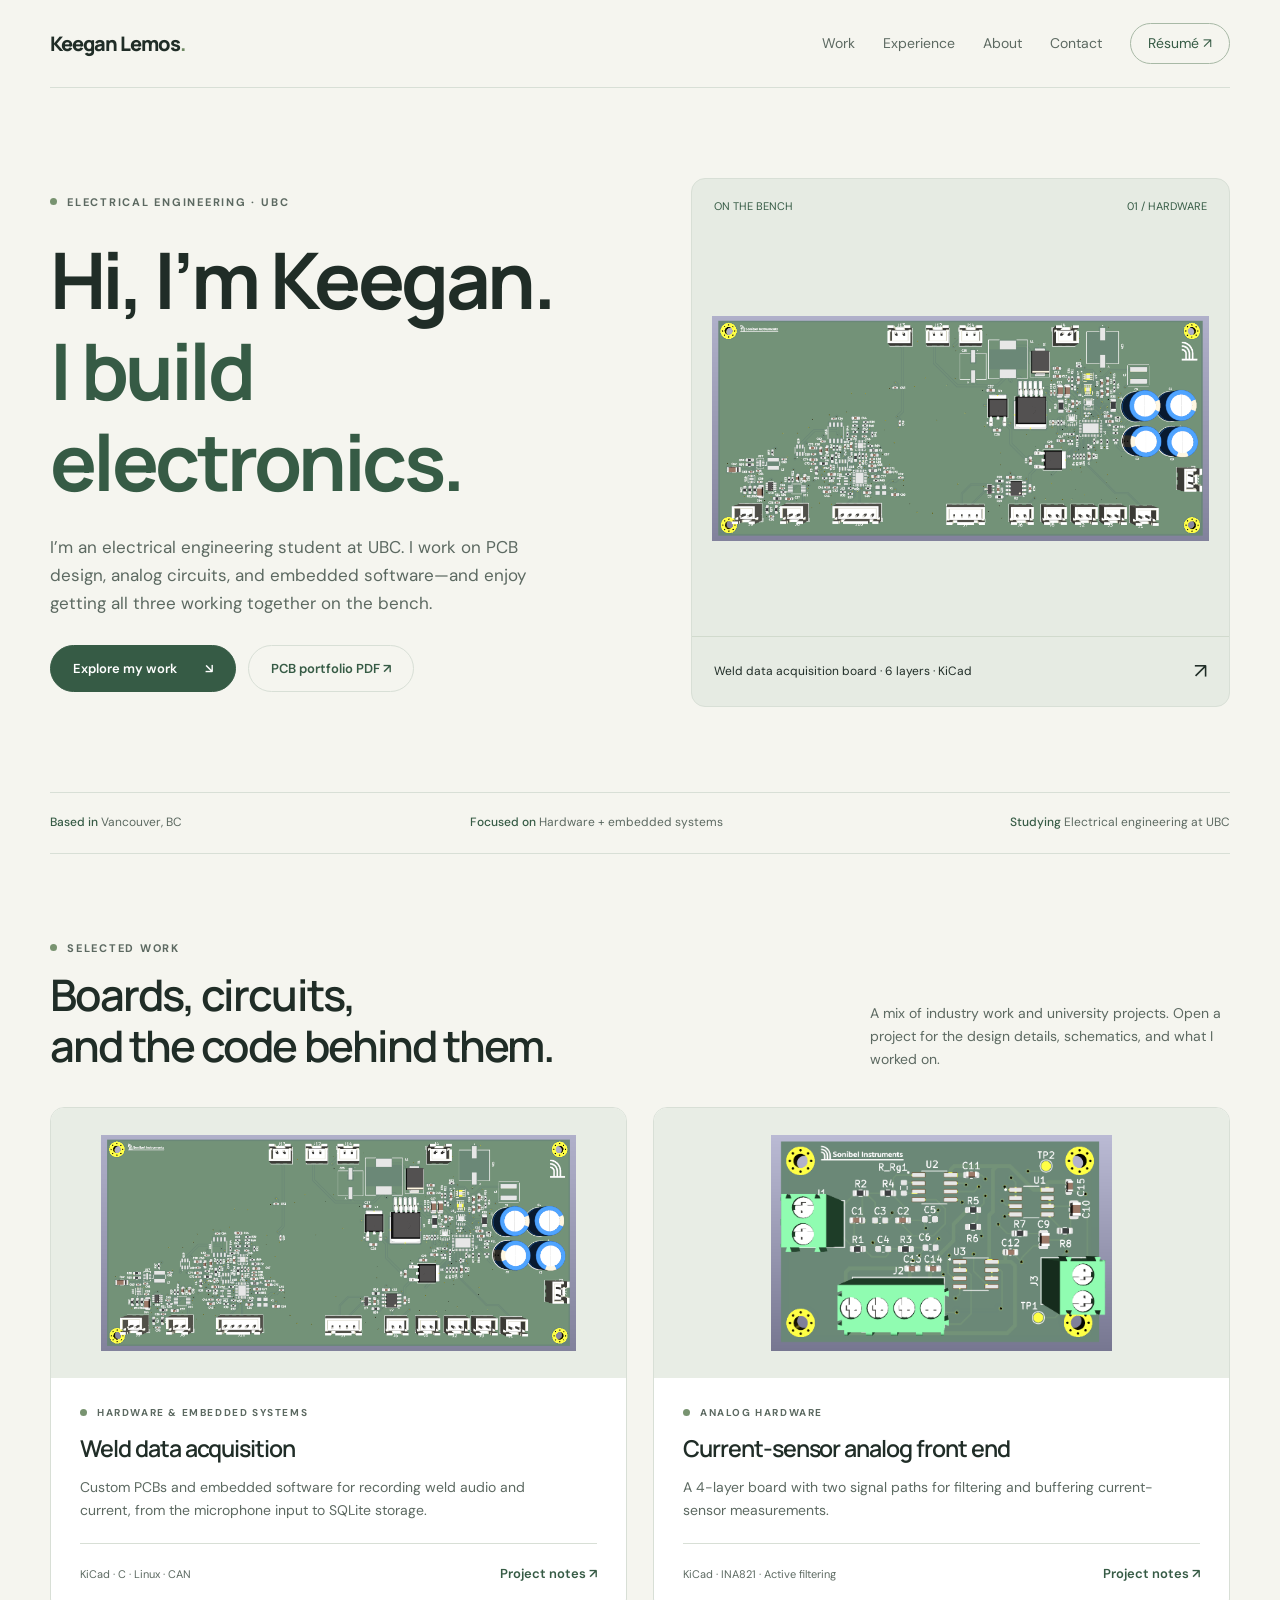
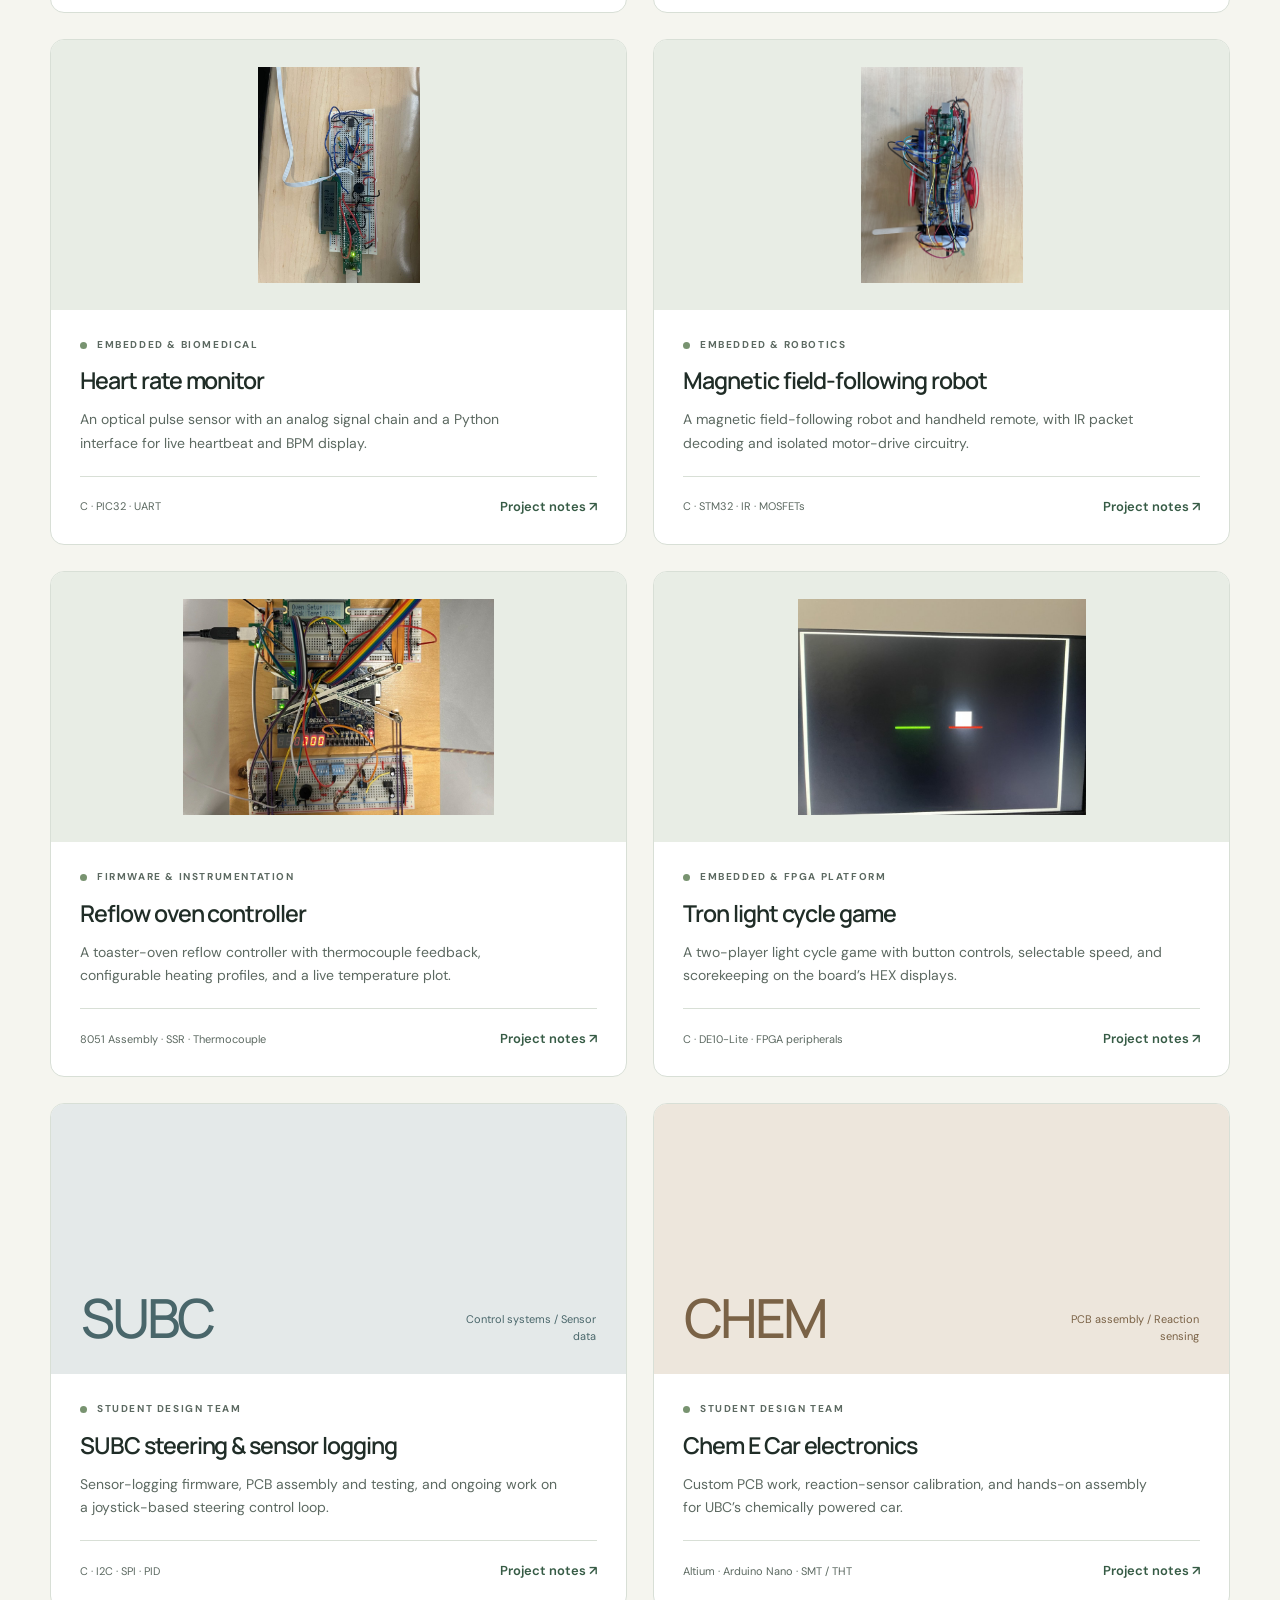
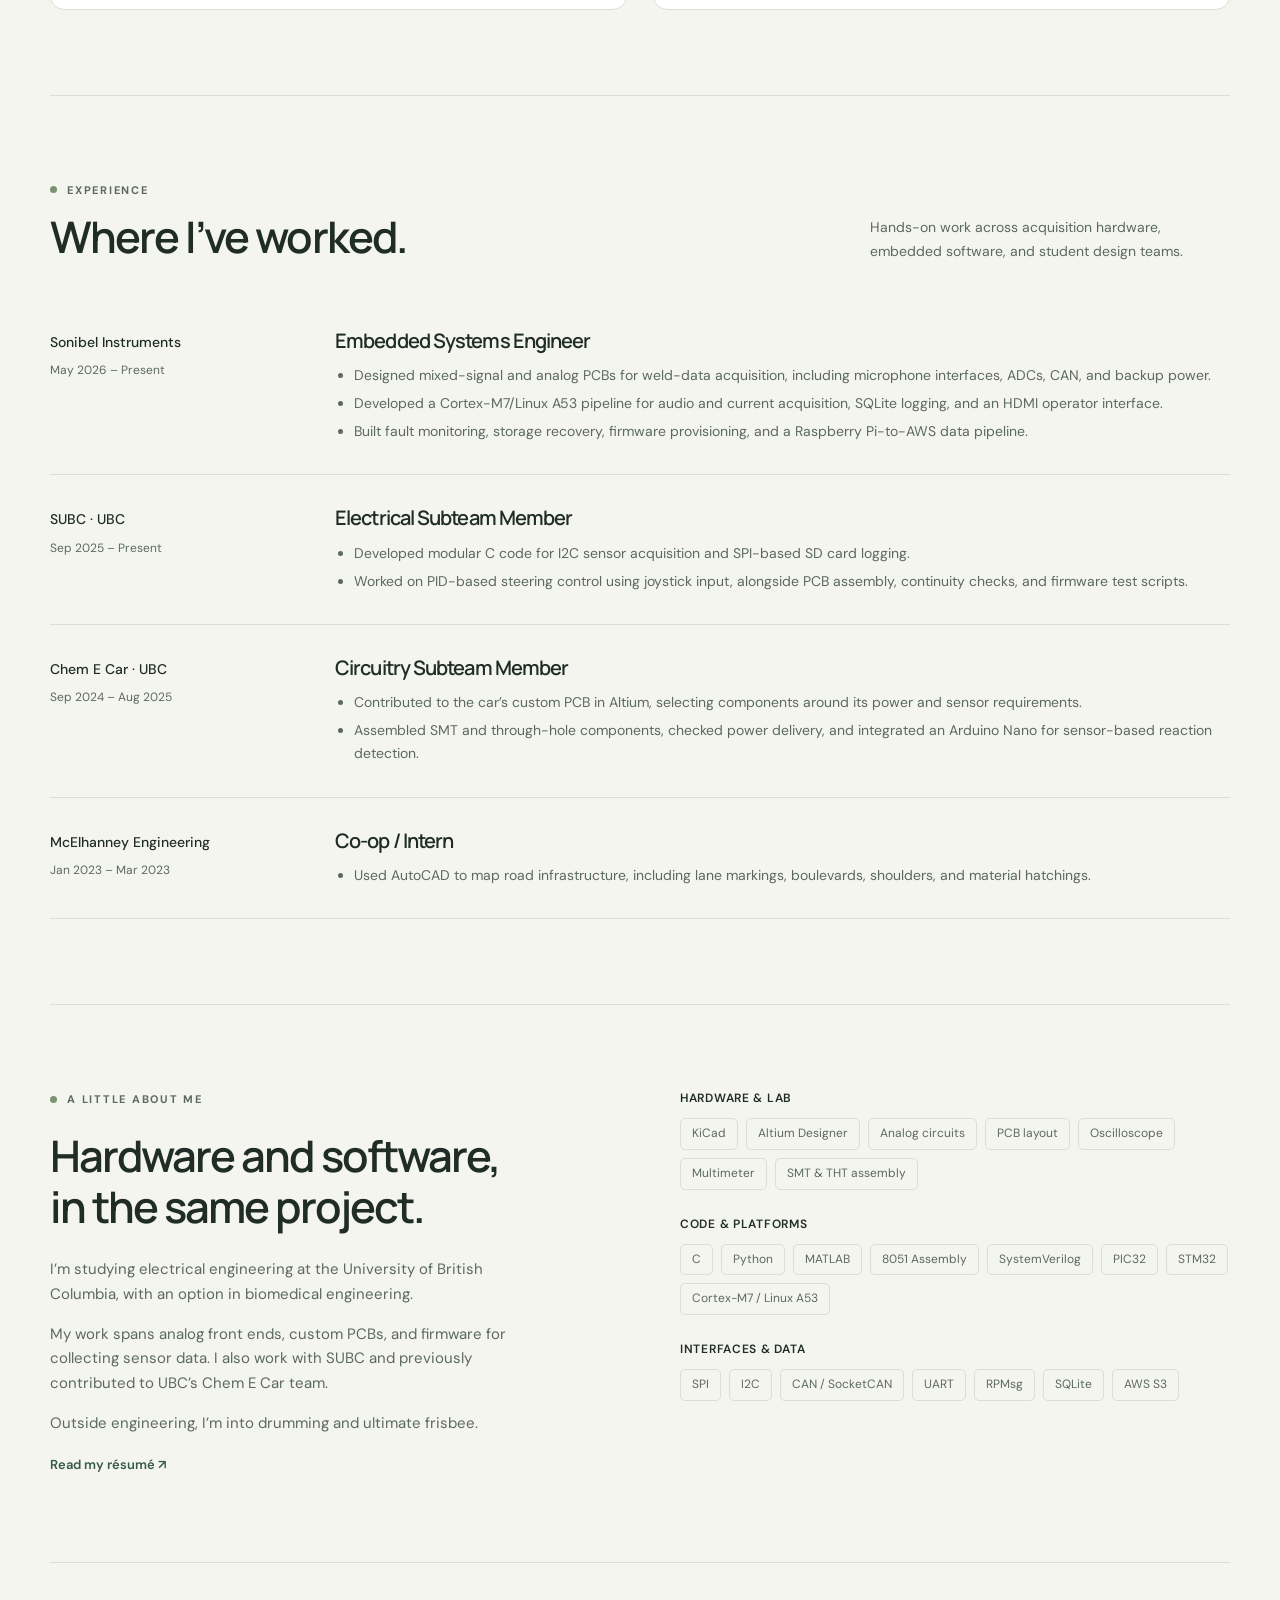
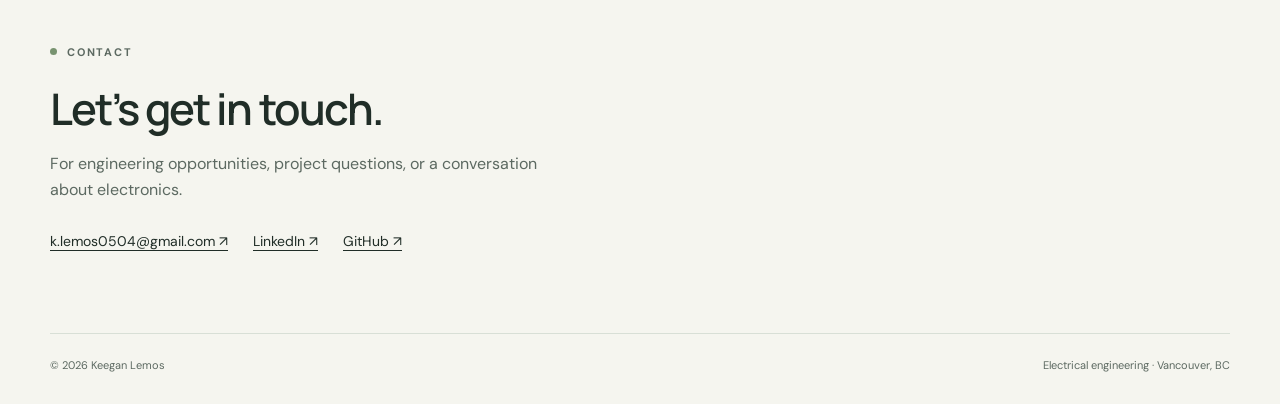
==== commit d820ab62: "Add project photo galleries and playable demo videos" ====
--- a/index.html
+++ b/index.html
@@ -5,7 +5,7 @@
 <section class="hero"><div><div class="eyebrow">Electrical engineering · UBC</div><h1>Hi, I’m Keegan.<br><span>I build electronics.</span></h1><p class="hero-copy">I’m an electrical engineering student at UBC. I work on PCB design, analog circuits, and embedded software—and enjoy getting all three working together on the bench.</p><div class="actions"><a class="button" href="#work">Explore my work <span aria-hidden="true">↘</span></a><a class="button secondary" href="assets/pcb-portfolio.pdf" target="_blank" rel="noopener">PCB portfolio PDF ↗</a></div></div>
 <a class="hero-visual" href="weld-data-acquisition.html"><div class="visual-top"><span>ON THE BENCH</span><span>01 / HARDWARE</span></div><img src="assets/weld-daq.png" alt="My 6-layer weld data acquisition PCB" width="887" height="403" fetchpriority="high"><div class="visual-bottom"><span>Weld data acquisition board · 6 layers · KiCad</span><span aria-hidden="true">↗</span></div></a></section>
 <div class="intro-line"><span><strong>Based in</strong> Vancouver, BC</span><span><strong>Focused on</strong> Hardware + embedded systems</span><span><strong>Studying</strong> Electrical engineering at UBC</span></div>
-<section class="section" id="work"><div class="section-head"><div><div class="eyebrow">Selected work</div><h2>Boards, circuits,<br>and the code behind them.</h2></div><p>A mix of industry work and university projects. Open a project for the design details, schematics, and what I worked on.</p></div><div class="project-grid"><article class="project-card"><a class="project-image" href="weld-data-acquisition.html" aria-label="Read about Weld data acquisition"><img src="assets/weld-daq.png" alt="Weld data acquisition PCB render" width="900" height="500" loading="lazy"></a><div class="project-body"><div class="eyebrow">Hardware & embedded systems</div><h3><a href="weld-data-acquisition.html" style="text-decoration:none">Weld data acquisition</a></h3><p>Custom PCBs and embedded software for recording weld audio and current, from the microphone input to SQLite storage.</p><div class="project-bottom"><span>KiCad · C · Linux · CAN</span><a class="text-link" href="weld-data-acquisition.html">Project notes ↗</a></div></div></article><article class="project-card"><a class="project-image" href="current-sensor-frontend.html" aria-label="Read about Current-sensor analog front end"><img src="assets/current-frontend.png" alt="Current-sensor analog front end PCB render" width="900" height="500" loading="lazy"></a><div class="project-body"><div class="eyebrow">Analog hardware</div><h3><a href="current-sensor-frontend.html" style="text-decoration:none">Current-sensor analog front end</a></h3><p>A 4-layer board with two signal paths for filtering and buffering current-sensor measurements.</p><div class="project-bottom"><span>KiCad · INA821 · Active filtering</span><a class="text-link" href="current-sensor-frontend.html">Project notes ↗</a></div></div></article><article class="project-card"><a class="project-image" href="heart-rate-monitor.html" aria-label="Read about Heart rate monitor"><div class="letter-thumb " aria-hidden="true"><strong>PIC32</strong><small>Optical sensing / Analog circuits / Python</small></div></a><div class="project-body"><div class="eyebrow">Embedded & biomedical</div><h3><a href="heart-rate-monitor.html" style="text-decoration:none">Heart rate monitor</a></h3><p>An optical pulse sensor with an analog signal chain and a Python interface for live heartbeat and BPM display.</p><div class="project-bottom"><span>C · PIC32 · UART</span><a class="text-link" href="heart-rate-monitor.html">Project notes ↗</a></div></div></article><article class="project-card"><a class="project-image" href="magnetic-robot.html" aria-label="Read about Magnetic field-following robot"><div class="letter-thumb tone-blue" aria-hidden="true"><strong>STM32</strong><small>IR communication / Motor control</small></div></a><div class="project-body"><div class="eyebrow">Embedded & robotics</div><h3><a href="magnetic-robot.html" style="text-decoration:none">Magnetic field-following robot</a></h3><p>A magnetic field-following robot and handheld remote, with IR packet decoding and isolated motor-drive circuitry.</p><div class="project-bottom"><span>C · STM32 · IR · MOSFETs</span><a class="text-link" href="magnetic-robot.html">Project notes ↗</a></div></div></article><article class="project-card"><a class="project-image" href="reflow-controller.html" aria-label="Read about Reflow oven controller"><div class="letter-thumb tone-sand" aria-hidden="true"><strong>8051</strong><small>Temperature sensing / PWM / Assembly</small></div></a><div class="project-body"><div class="eyebrow">Firmware & instrumentation</div><h3><a href="reflow-controller.html" style="text-decoration:none">Reflow oven controller</a></h3><p>A toaster-oven reflow controller with thermocouple feedback, configurable heating profiles, and a live temperature plot.</p><div class="project-bottom"><span>8051 Assembly · SSR · Thermocouple</span><a class="text-link" href="reflow-controller.html">Project notes ↗</a></div></div></article><article class="project-card"><a class="project-image" href="tron-game.html" aria-label="Read about Tron light cycle game"><div class="letter-thumb tone-ink" aria-hidden="true"><strong>DE10</strong><small>Bare-metal C / Memory-mapped I/O</small></div></a><div class="project-body"><div class="eyebrow">Embedded & FPGA platform</div><h3><a href="tron-game.html" style="text-decoration:none">Tron light cycle game</a></h3><p>A two-player light cycle game with button controls, selectable speed, and scorekeeping on the board’s HEX displays.</p><div class="project-bottom"><span>C · DE10-Lite · FPGA peripherals</span><a class="text-link" href="tron-game.html">Project notes ↗</a></div></div></article><article class="project-card"><a class="project-image" href="subc.html" aria-label="Read about SUBC steering & sensor logging"><div class="letter-thumb tone-blue" aria-hidden="true"><strong>SUBC</strong><small>Control systems / Sensor data</small></div></a><div class="project-body"><div class="eyebrow">Student design team</div><h3><a href="subc.html" style="text-decoration:none">SUBC steering & sensor logging</a></h3><p>Sensor-logging firmware, PCB assembly and testing, and ongoing work on a joystick-based steering control loop.</p><div class="project-bottom"><span>C · I2C · SPI · PID</span><a class="text-link" href="subc.html">Project notes ↗</a></div></div></article><article class="project-card"><a class="project-image" href="chem-e-car.html" aria-label="Read about Chem E Car electronics"><div class="letter-thumb tone-sand" aria-hidden="true"><strong>CHEM</strong><small>PCB assembly / Reaction sensing</small></div></a><div class="project-body"><div class="eyebrow">Student design team</div><h3><a href="chem-e-car.html" style="text-decoration:none">Chem E Car electronics</a></h3><p>Custom PCB work, reaction-sensor calibration, and hands-on assembly for UBC’s chemically powered car.</p><div class="project-bottom"><span>Altium · Arduino Nano · SMT / THT</span><a class="text-link" href="chem-e-car.html">Project notes ↗</a></div></div></article></div></section>
+<section class="section" id="work"><div class="section-head"><div><div class="eyebrow">Selected work</div><h2>Boards, circuits,<br>and the code behind them.</h2></div><p>A mix of industry work and university projects. Open a project for the design details, schematics, and what I worked on.</p></div><div class="project-grid"><article class="project-card"><a class="project-image" href="weld-data-acquisition.html" aria-label="Read about Weld data acquisition"><img src="assets/weld-daq.png" alt="Weld data acquisition PCB render" width="900" height="500" loading="lazy"></a><div class="project-body"><div class="eyebrow">Hardware & embedded systems</div><h3><a href="weld-data-acquisition.html" style="text-decoration:none">Weld data acquisition</a></h3><p>Custom PCBs and embedded software for recording weld audio and current, from the microphone input to SQLite storage.</p><div class="project-bottom"><span>KiCad · C · Linux · CAN</span><a class="text-link" href="weld-data-acquisition.html">Project notes ↗</a></div></div></article><article class="project-card"><a class="project-image" href="current-sensor-frontend.html" aria-label="Read about Current-sensor analog front end"><img src="assets/current-frontend.png" alt="Current-sensor analog front end PCB render" width="900" height="500" loading="lazy"></a><div class="project-body"><div class="eyebrow">Analog hardware</div><h3><a href="current-sensor-frontend.html" style="text-decoration:none">Current-sensor analog front end</a></h3><p>A 4-layer board with two signal paths for filtering and buffering current-sensor measurements.</p><div class="project-bottom"><span>KiCad · INA821 · Active filtering</span><a class="text-link" href="current-sensor-frontend.html">Project notes ↗</a></div></div></article><article class="project-card"><a class="project-image" href="heart-rate-monitor.html" aria-label="Read about Heart rate monitor"><img src="assets/heart-breadboard.jpg" alt="Breadboard circuit" width="900" height="500" loading="lazy"></a><div class="project-body"><div class="eyebrow">Embedded & biomedical</div><h3><a href="heart-rate-monitor.html" style="text-decoration:none">Heart rate monitor</a></h3><p>An optical pulse sensor with an analog signal chain and a Python interface for live heartbeat and BPM display.</p><div class="project-bottom"><span>C · PIC32 · UART</span><a class="text-link" href="heart-rate-monitor.html">Project notes ↗</a></div></div></article><article class="project-card"><a class="project-image" href="magnetic-robot.html" aria-label="Read about Magnetic field-following robot"><img src="assets/robot-overhead.jpg" alt="Robot, overhead view" width="900" height="500" loading="lazy"></a><div class="project-body"><div class="eyebrow">Embedded & robotics</div><h3><a href="magnetic-robot.html" style="text-decoration:none">Magnetic field-following robot</a></h3><p>A magnetic field-following robot and handheld remote, with IR packet decoding and isolated motor-drive circuitry.</p><div class="project-bottom"><span>C · STM32 · IR · MOSFETs</span><a class="text-link" href="magnetic-robot.html">Project notes ↗</a></div></div></article><article class="project-card"><a class="project-image" href="reflow-controller.html" aria-label="Read about Reflow oven controller"><img src="assets/oven-setup.jpg" alt="Breadboard setup with DE10 FPGA and LCD" width="900" height="500" loading="lazy"></a><div class="project-body"><div class="eyebrow">Firmware & instrumentation</div><h3><a href="reflow-controller.html" style="text-decoration:none">Reflow oven controller</a></h3><p>A toaster-oven reflow controller with thermocouple feedback, configurable heating profiles, and a live temperature plot.</p><div class="project-bottom"><span>8051 Assembly · SSR · Thermocouple</span><a class="text-link" href="reflow-controller.html">Project notes ↗</a></div></div></article><article class="project-card"><a class="project-image" href="tron-game.html" aria-label="Read about Tron light cycle game"><img src="assets/tron-gameplay.jpg" alt="Gameplay" width="900" height="500" loading="lazy"></a><div class="project-body"><div class="eyebrow">Embedded & FPGA platform</div><h3><a href="tron-game.html" style="text-decoration:none">Tron light cycle game</a></h3><p>A two-player light cycle game with button controls, selectable speed, and scorekeeping on the board’s HEX displays.</p><div class="project-bottom"><span>C · DE10-Lite · FPGA peripherals</span><a class="text-link" href="tron-game.html">Project notes ↗</a></div></div></article><article class="project-card"><a class="project-image" href="subc.html" aria-label="Read about SUBC steering & sensor logging"><div class="letter-thumb tone-blue" aria-hidden="true"><strong>SUBC</strong><small>Control systems / Sensor data</small></div></a><div class="project-body"><div class="eyebrow">Student design team</div><h3><a href="subc.html" style="text-decoration:none">SUBC steering & sensor logging</a></h3><p>Sensor-logging firmware, PCB assembly and testing, and ongoing work on a joystick-based steering control loop.</p><div class="project-bottom"><span>C · I2C · SPI · PID</span><a class="text-link" href="subc.html">Project notes ↗</a></div></div></article><article class="project-card"><a class="project-image" href="chem-e-car.html" aria-label="Read about Chem E Car electronics"><div class="letter-thumb tone-sand" aria-hidden="true"><strong>CHEM</strong><small>PCB assembly / Reaction sensing</small></div></a><div class="project-body"><div class="eyebrow">Student design team</div><h3><a href="chem-e-car.html" style="text-decoration:none">Chem E Car electronics</a></h3><p>Custom PCB work, reaction-sensor calibration, and hands-on assembly for UBC’s chemically powered car.</p><div class="project-bottom"><span>Altium · Arduino Nano · SMT / THT</span><a class="text-link" href="chem-e-car.html">Project notes ↗</a></div></div></article></div></section>
 <section class="section experience" id="experience"><div class="section-head"><div><div class="eyebrow">Experience</div><h2>Where I’ve worked.</h2></div><p>Hands-on work across acquisition hardware, embedded software, and student design teams.</p></div><article class="experience-row"><div class="experience-meta"><strong>Sonibel Instruments</strong><p>May 2026 – Present</p></div><div><h3>Embedded Systems Engineer</h3><ul><li>Designed mixed-signal and analog PCBs for weld-data acquisition, including microphone interfaces, ADCs, CAN, and backup power.</li><li>Developed a Cortex-M7/Linux A53 pipeline for audio and current acquisition, SQLite logging, and an HDMI operator interface.</li><li>Built fault monitoring, storage recovery, firmware provisioning, and a Raspberry Pi-to-AWS data pipeline.</li></ul></div></article><article class="experience-row"><div class="experience-meta"><strong>SUBC · UBC</strong><p>Sep 2025 – Present</p></div><div><h3>Electrical Subteam Member</h3><ul><li>Developed modular C code for I2C sensor acquisition and SPI-based SD card logging.</li><li>Worked on PID-based steering control using joystick input, alongside PCB assembly, continuity checks, and firmware test scripts.</li></ul></div></article><article class="experience-row"><div class="experience-meta"><strong>Chem E Car · UBC</strong><p>Sep 2024 – Aug 2025</p></div><div><h3>Circuitry Subteam Member</h3><ul><li>Contributed to the car’s custom PCB in Altium, selecting components around its power and sensor requirements.</li><li>Assembled SMT and through-hole components, checked power delivery, and integrated an Arduino Nano for sensor-based reaction detection.</li></ul></div></article><article class="experience-row"><div class="experience-meta"><strong>McElhanney Engineering</strong><p>Jan 2023 – Mar 2023</p></div><div><h3>Co-op / Intern</h3><ul><li>Used AutoCAD to map road infrastructure, including lane markings, boulevards, shoulders, and material hatchings.</li></ul></div></article></section>
 <section class="section about" id="about"><div><div class="eyebrow">A little about me</div><h2>Hardware and software,<br>in the same project.</h2><p>I’m studying electrical engineering at the University of British Columbia, with an option in biomedical engineering.</p><p>My work spans analog front ends, custom PCBs, and firmware for collecting sensor data. I also work with SUBC and previously contributed to UBC’s Chem E Car team.</p><p>Outside engineering, I’m into drumming and ultimate frisbee.</p><a class="text-link" href="https://klemos06.github.io/resume.pdf" target="_blank" rel="noopener">Read my résumé ↗</a></div><div><div class="skill-group"><h3>Hardware & lab</h3><div class="tags"><span>KiCad</span><span>Altium Designer</span><span>Analog circuits</span><span>PCB layout</span><span>Oscilloscope</span><span>Multimeter</span><span>SMT & THT assembly</span></div></div><div class="skill-group"><h3>Code & platforms</h3><div class="tags"><span>C</span><span>Python</span><span>MATLAB</span><span>8051 Assembly</span><span>SystemVerilog</span><span>PIC32</span><span>STM32</span><span>Cortex-M7 / Linux A53</span></div></div><div class="skill-group"><h3>Interfaces & data</h3><div class="tags"><span>SPI</span><span>I2C</span><span>CAN / SocketCAN</span><span>UART</span><span>RPMsg</span><span>SQLite</span><span>AWS S3</span></div></div></div></section>
 <section class="contact" id="contact"><div class="eyebrow">Contact</div><h2>Let’s get in touch.</h2><p>For engineering opportunities, project questions, or a conversation about electronics.</p><div class="contact-links"><a href="mailto:k.lemos0504@gmail.com">k.lemos0504@gmail.com ↗</a><a href="https://linkedin.com/in/keegan-lemos/" target="_blank" rel="noopener">LinkedIn ↗</a><a href="https://github.com/klemos06" target="_blank" rel="noopener">GitHub ↗</a></div></section></main><footer class="footer"><span>© 2026 Keegan Lemos</span><span>Electrical engineering · Vancouver, BC</span></footer></div>
--- a/site.css
+++ b/site.css
@@ -4,4 +4,7 @@
 @media(min-width:1400px){.hero{padding:110px 0 100px}}
 @media(max-width:850px){.wrap{width:calc(100% - 40px)}.hero{gap:30px;padding:60px 0}.hero h1{font-size:3.6rem}.hero-copy{font-size:15px}.nav-links{gap:18px}.section{padding:60px 0}.project-image{height:225px}.project-body{padding:22px}.experience-row{grid-template-columns:180px 1fr;gap:30px}.about{gap:35px}.intro-line{gap:15px}.board-pair .image-button{height:260px}}
 @media(max-width:620px){.site-nav{height:75px;position:relative}.wordmark{font-size:19px}.menu-toggle{display:block}.nav-links{display:none;position:absolute;top:67px;left:0;right:0;background:var(--paper);border:1px solid var(--line);border-radius:10px;padding:22px;z-index:10;flex-direction:column;align-items:flex-start;gap:20px}.nav-links.open{display:flex}.hero{grid-template-columns:1fr;padding:45px 0;gap:35px}.hero h1{font-size:3.4rem}.hero-copy{font-size:16px;margin-top:20px}.hero-visual img{padding:25px 17px}.intro-line{flex-wrap:wrap;gap:8px 20px;justify-content:flex-start}.section-head{display:block}.section-head p{margin-top:18px}.project-grid{grid-template-columns:1fr;gap:22px}.project-image{height:245px}.experience-row{grid-template-columns:1fr;gap:10px;padding:25px 0}.experience-meta{display:flex;align-items:center;justify-content:space-between;gap:10px}.experience-meta p{font-size:11px}.about{grid-template-columns:1fr;gap:26px}.contact{padding:55px 0}.footer{flex-wrap:wrap}.case-hero{padding:35px 0}.case-hero .lead{font-size:16px}.case-meta{gap:20px}.case-section{padding:35px 0}.board-pair{grid-template-columns:1fr}.board-pair .image-button{height:300px}.wide-image{padding:20px}.next-project{flex-direction:column}.architecture div{min-width:130px}.case-section>h2{font-size:26px}}
+.project-media{padding:10px 0 35px}.photo-gallery{display:grid;grid-template-columns:repeat(3,minmax(0,1fr));gap:22px}.photo-gallery figure{margin:0;min-width:0}.gallery-image{width:100%;height:290px;display:flex;align-items:center;justify-content:center;padding:12px;background:var(--soft);border:1px solid var(--line);border-radius:12px}.gallery-image img{width:100%;height:100%;object-fit:contain}.gallery-image:hover{border-color:#81987e}.photo-gallery figcaption,.demo-section figcaption{font-size:12px;color:var(--muted);padding:10px 2px}.demo-section{padding:15px 0 40px;border-bottom:1px solid var(--line)}.demo-section h2{font-size:28px;margin-bottom:20px}.demo-section figure{margin:0;max-width:960px}.demo-section video{display:block;max-width:100%;width:100%;max-height:600px;border-radius:12px;background:#17231c}.demo-section a{color:var(--green)}
+@media(max-width:850px){.photo-gallery{grid-template-columns:repeat(2,minmax(0,1fr))}}
+@media(max-width:620px){.photo-gallery{grid-template-columns:1fr}.gallery-image{height:340px}}
 @media(prefers-reduced-motion:reduce){html{scroll-behavior:auto}*{transition:none!important}}
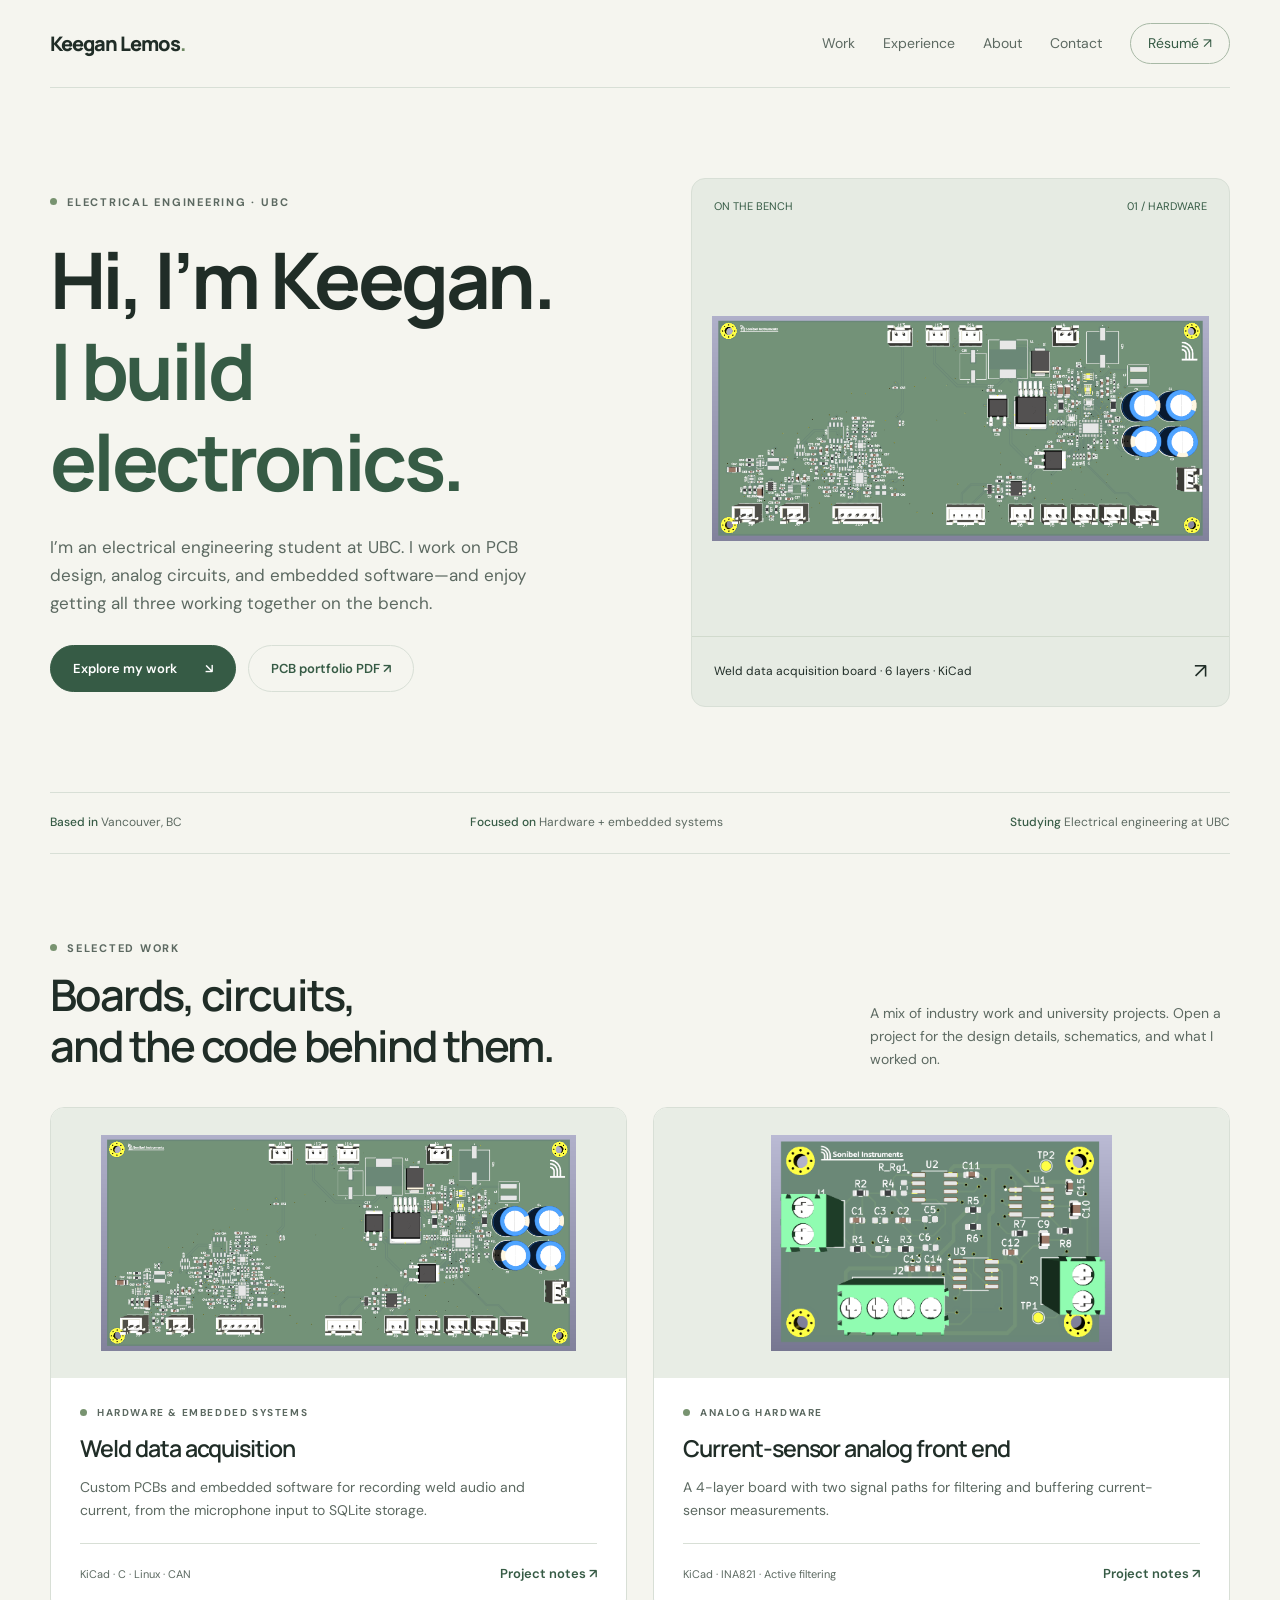
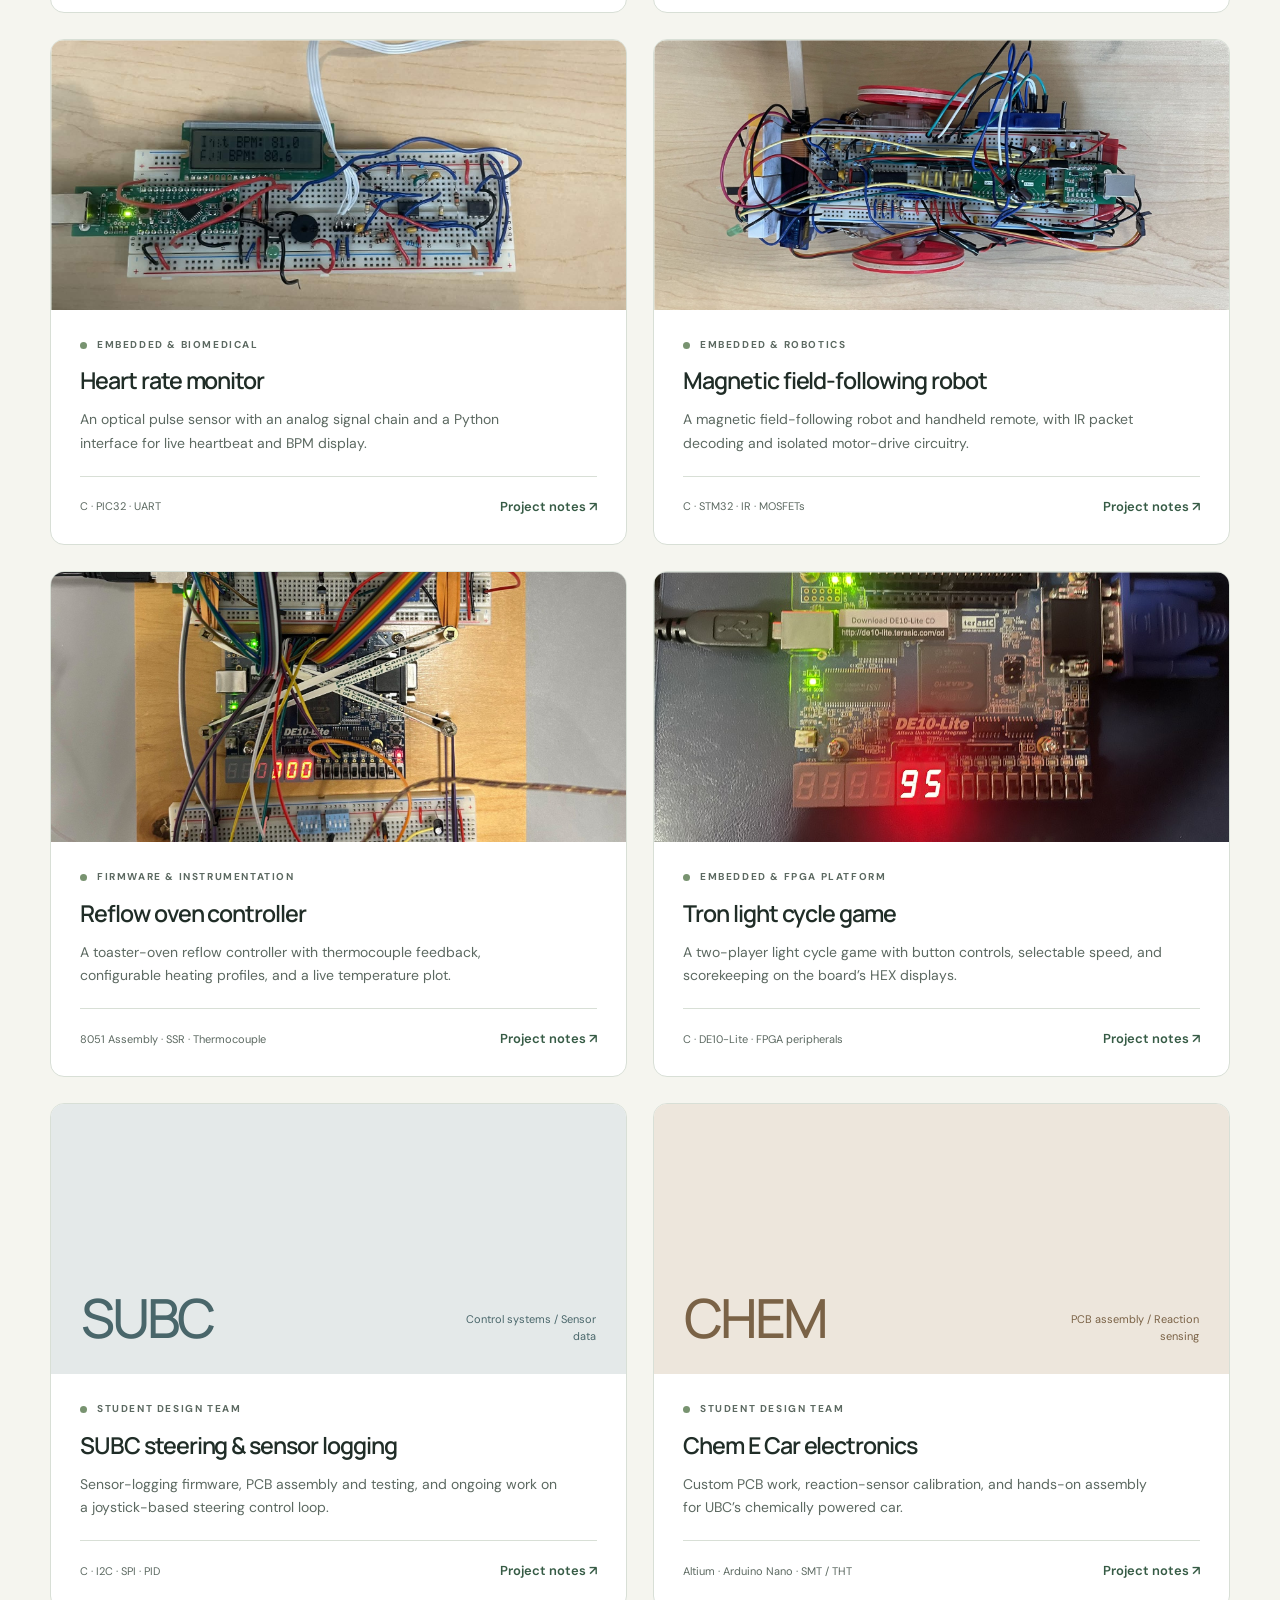
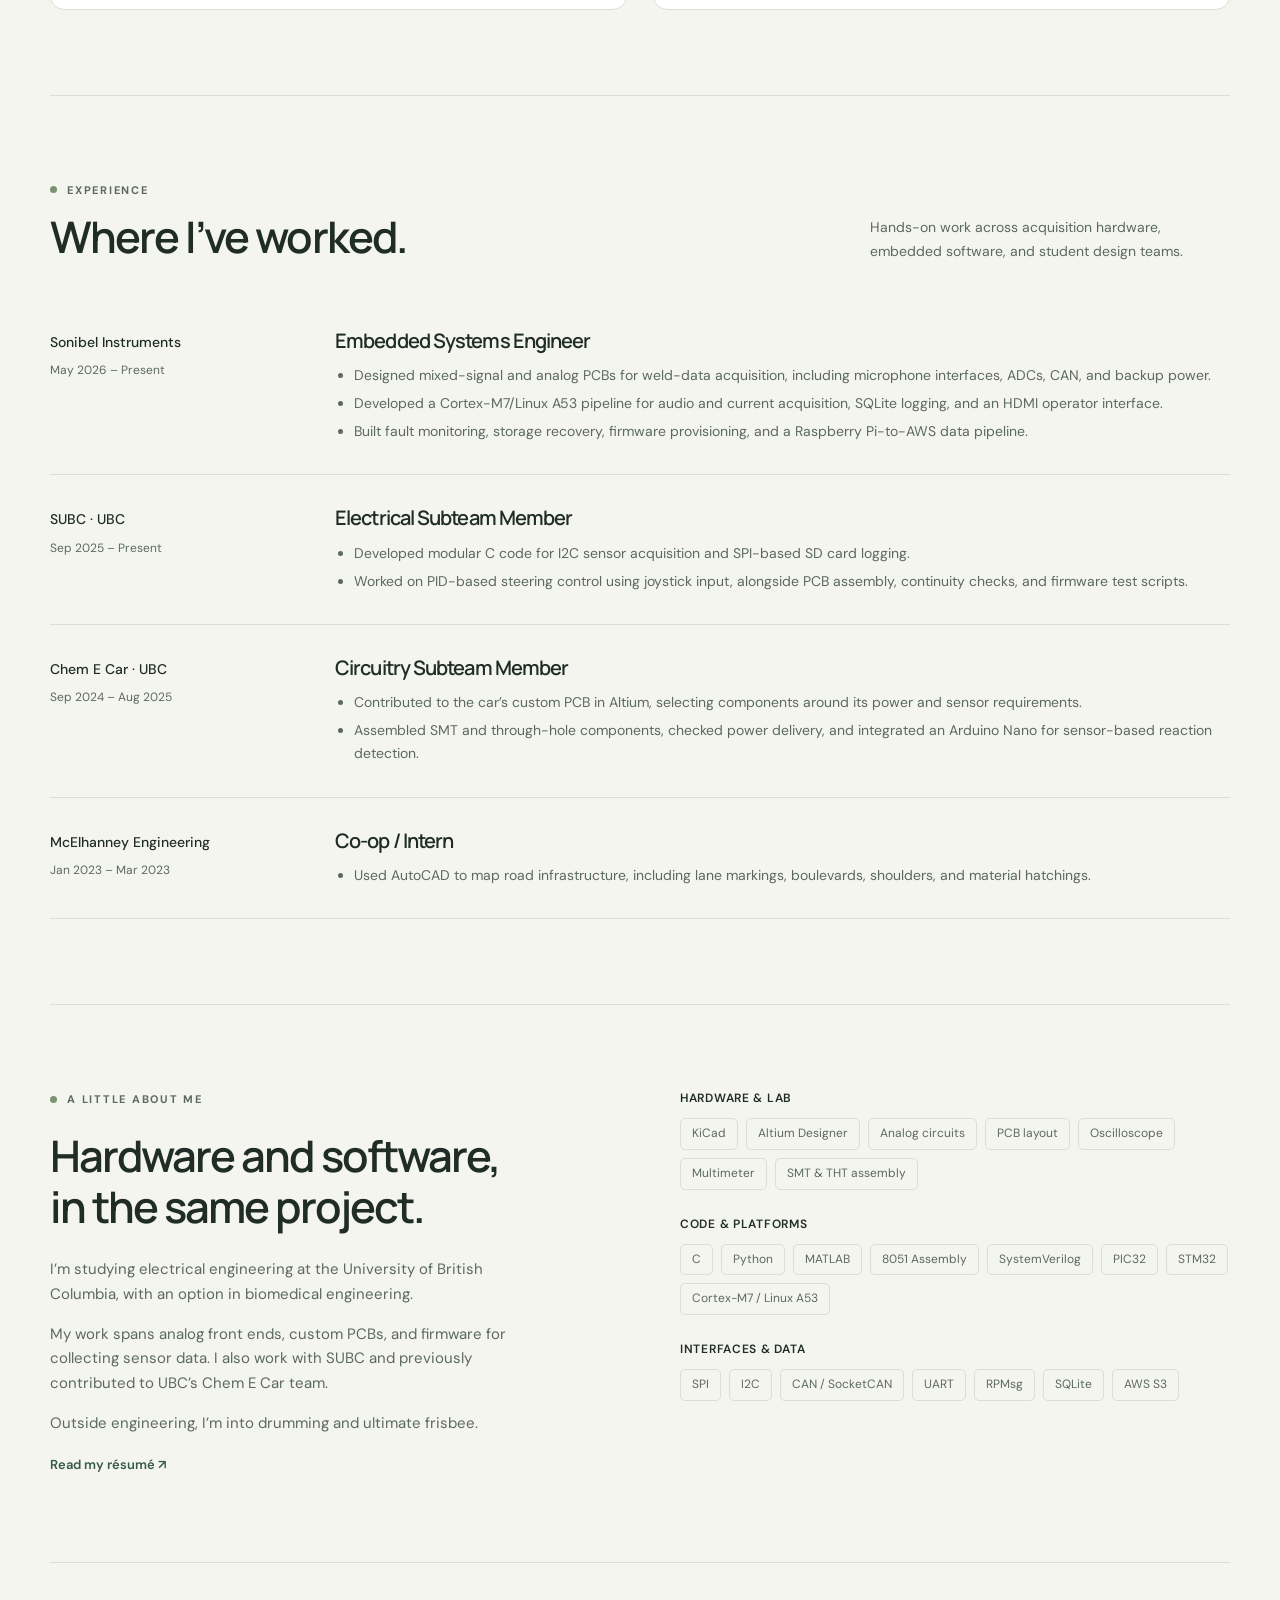
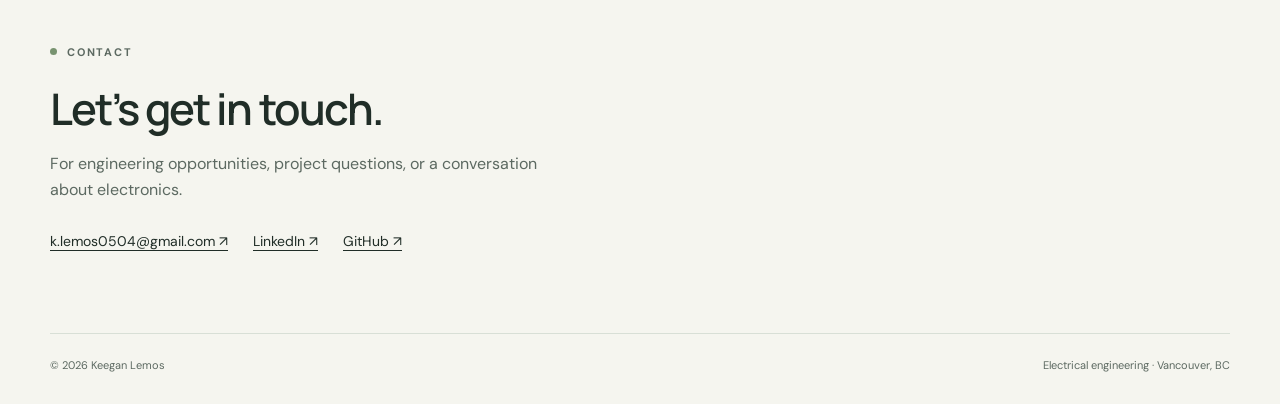
==== commit 1a50097e: "Show full-frame project photos and FPGA board on Tron card" ====
--- a/index.html
+++ b/index.html
@@ -1,11 +1,11 @@
 <!doctype html>
-<html lang="en"><head><meta charset="utf-8"><meta name="viewport" content="width=device-width,initial-scale=1"><meta name="description" content="PCB design, analog circuits, and embedded systems. Selected work by Keegan Lemos, an electrical engineering student at UBC."><meta name="theme-color" content="#365b45"><meta property="og:title" content="Keegan Lemos | Electrical Engineering"><meta property="og:description" content="PCB design, analog circuits, and embedded systems. Selected work by Keegan Lemos, an electrical engineering student at UBC."><meta property="og:type" content="website"><meta property="og:image" content="https://klemos06.github.io/assets/weld-daq.png"><title>Keegan Lemos | Electrical Engineering</title><link rel="icon" href="favicon.svg" type="image/svg+xml"><link rel="stylesheet" href="site.css"><script src="site.js" defer></script></head>
+<html lang="en"><head><meta charset="utf-8"><meta name="viewport" content="width=device-width,initial-scale=1"><meta name="description" content="PCB design, analog circuits, and embedded systems. Selected work by Keegan Lemos, an electrical engineering student at UBC."><meta name="theme-color" content="#365b45"><meta property="og:title" content="Keegan Lemos | Electrical Engineering"><meta property="og:description" content="PCB design, analog circuits, and embedded systems. Selected work by Keegan Lemos, an electrical engineering student at UBC."><meta property="og:type" content="website"><meta property="og:image" content="https://klemos06.github.io/assets/weld-daq.png"><title>Keegan Lemos | Electrical Engineering</title><link rel="icon" href="favicon.svg" type="image/svg+xml"><link rel="stylesheet" href="site.css?v=full-photo-2"><script src="site.js" defer></script></head>
 <body><a class="skip" href="#main">Skip to content</a><div class="wrap"><header class="site-nav"><a class="wordmark" href="index.html">Keegan Lemos<span aria-hidden="true" style="color:#6d8862">.</span></a><button class="menu-toggle" aria-expanded="false" aria-controls="navigation">Menu</button><nav class="nav-links" id="navigation" aria-label="Main navigation"><a href="#work">Work</a><a href="#experience">Experience</a><a href="#about">About</a><a href="#contact">Contact</a><a class="nav-resume" href="https://klemos06.github.io/resume.pdf" target="_blank" rel="noopener">Résumé ↗</a></nav></header>
 <main id="main">
 <section class="hero"><div><div class="eyebrow">Electrical engineering · UBC</div><h1>Hi, I’m Keegan.<br><span>I build electronics.</span></h1><p class="hero-copy">I’m an electrical engineering student at UBC. I work on PCB design, analog circuits, and embedded software—and enjoy getting all three working together on the bench.</p><div class="actions"><a class="button" href="#work">Explore my work <span aria-hidden="true">↘</span></a><a class="button secondary" href="assets/pcb-portfolio.pdf" target="_blank" rel="noopener">PCB portfolio PDF ↗</a></div></div>
 <a class="hero-visual" href="weld-data-acquisition.html"><div class="visual-top"><span>ON THE BENCH</span><span>01 / HARDWARE</span></div><img src="assets/weld-daq.png" alt="My 6-layer weld data acquisition PCB" width="887" height="403" fetchpriority="high"><div class="visual-bottom"><span>Weld data acquisition board · 6 layers · KiCad</span><span aria-hidden="true">↗</span></div></a></section>
 <div class="intro-line"><span><strong>Based in</strong> Vancouver, BC</span><span><strong>Focused on</strong> Hardware + embedded systems</span><span><strong>Studying</strong> Electrical engineering at UBC</span></div>
-<section class="section" id="work"><div class="section-head"><div><div class="eyebrow">Selected work</div><h2>Boards, circuits,<br>and the code behind them.</h2></div><p>A mix of industry work and university projects. Open a project for the design details, schematics, and what I worked on.</p></div><div class="project-grid"><article class="project-card"><a class="project-image" href="weld-data-acquisition.html" aria-label="Read about Weld data acquisition"><img src="assets/weld-daq.png" alt="Weld data acquisition PCB render" width="900" height="500" loading="lazy"></a><div class="project-body"><div class="eyebrow">Hardware & embedded systems</div><h3><a href="weld-data-acquisition.html" style="text-decoration:none">Weld data acquisition</a></h3><p>Custom PCBs and embedded software for recording weld audio and current, from the microphone input to SQLite storage.</p><div class="project-bottom"><span>KiCad · C · Linux · CAN</span><a class="text-link" href="weld-data-acquisition.html">Project notes ↗</a></div></div></article><article class="project-card"><a class="project-image" href="current-sensor-frontend.html" aria-label="Read about Current-sensor analog front end"><img src="assets/current-frontend.png" alt="Current-sensor analog front end PCB render" width="900" height="500" loading="lazy"></a><div class="project-body"><div class="eyebrow">Analog hardware</div><h3><a href="current-sensor-frontend.html" style="text-decoration:none">Current-sensor analog front end</a></h3><p>A 4-layer board with two signal paths for filtering and buffering current-sensor measurements.</p><div class="project-bottom"><span>KiCad · INA821 · Active filtering</span><a class="text-link" href="current-sensor-frontend.html">Project notes ↗</a></div></div></article><article class="project-card"><a class="project-image" href="heart-rate-monitor.html" aria-label="Read about Heart rate monitor"><img src="assets/heart-breadboard.jpg" alt="Breadboard circuit" width="900" height="500" loading="lazy"></a><div class="project-body"><div class="eyebrow">Embedded & biomedical</div><h3><a href="heart-rate-monitor.html" style="text-decoration:none">Heart rate monitor</a></h3><p>An optical pulse sensor with an analog signal chain and a Python interface for live heartbeat and BPM display.</p><div class="project-bottom"><span>C · PIC32 · UART</span><a class="text-link" href="heart-rate-monitor.html">Project notes ↗</a></div></div></article><article class="project-card"><a class="project-image" href="magnetic-robot.html" aria-label="Read about Magnetic field-following robot"><img src="assets/robot-overhead.jpg" alt="Robot, overhead view" width="900" height="500" loading="lazy"></a><div class="project-body"><div class="eyebrow">Embedded & robotics</div><h3><a href="magnetic-robot.html" style="text-decoration:none">Magnetic field-following robot</a></h3><p>A magnetic field-following robot and handheld remote, with IR packet decoding and isolated motor-drive circuitry.</p><div class="project-bottom"><span>C · STM32 · IR · MOSFETs</span><a class="text-link" href="magnetic-robot.html">Project notes ↗</a></div></div></article><article class="project-card"><a class="project-image" href="reflow-controller.html" aria-label="Read about Reflow oven controller"><img src="assets/oven-setup.jpg" alt="Breadboard setup with DE10 FPGA and LCD" width="900" height="500" loading="lazy"></a><div class="project-body"><div class="eyebrow">Firmware & instrumentation</div><h3><a href="reflow-controller.html" style="text-decoration:none">Reflow oven controller</a></h3><p>A toaster-oven reflow controller with thermocouple feedback, configurable heating profiles, and a live temperature plot.</p><div class="project-bottom"><span>8051 Assembly · SSR · Thermocouple</span><a class="text-link" href="reflow-controller.html">Project notes ↗</a></div></div></article><article class="project-card"><a class="project-image" href="tron-game.html" aria-label="Read about Tron light cycle game"><img src="assets/tron-gameplay.jpg" alt="Gameplay" width="900" height="500" loading="lazy"></a><div class="project-body"><div class="eyebrow">Embedded & FPGA platform</div><h3><a href="tron-game.html" style="text-decoration:none">Tron light cycle game</a></h3><p>A two-player light cycle game with button controls, selectable speed, and scorekeeping on the board’s HEX displays.</p><div class="project-bottom"><span>C · DE10-Lite · FPGA peripherals</span><a class="text-link" href="tron-game.html">Project notes ↗</a></div></div></article><article class="project-card"><a class="project-image" href="subc.html" aria-label="Read about SUBC steering & sensor logging"><div class="letter-thumb tone-blue" aria-hidden="true"><strong>SUBC</strong><small>Control systems / Sensor data</small></div></a><div class="project-body"><div class="eyebrow">Student design team</div><h3><a href="subc.html" style="text-decoration:none">SUBC steering & sensor logging</a></h3><p>Sensor-logging firmware, PCB assembly and testing, and ongoing work on a joystick-based steering control loop.</p><div class="project-bottom"><span>C · I2C · SPI · PID</span><a class="text-link" href="subc.html">Project notes ↗</a></div></div></article><article class="project-card"><a class="project-image" href="chem-e-car.html" aria-label="Read about Chem E Car electronics"><div class="letter-thumb tone-sand" aria-hidden="true"><strong>CHEM</strong><small>PCB assembly / Reaction sensing</small></div></a><div class="project-body"><div class="eyebrow">Student design team</div><h3><a href="chem-e-car.html" style="text-decoration:none">Chem E Car electronics</a></h3><p>Custom PCB work, reaction-sensor calibration, and hands-on assembly for UBC’s chemically powered car.</p><div class="project-bottom"><span>Altium · Arduino Nano · SMT / THT</span><a class="text-link" href="chem-e-car.html">Project notes ↗</a></div></div></article></div></section>
+<section class="section" id="work"><div class="section-head"><div><div class="eyebrow">Selected work</div><h2>Boards, circuits,<br>and the code behind them.</h2></div><p>A mix of industry work and university projects. Open a project for the design details, schematics, and what I worked on.</p></div><div class="project-grid"><article class="project-card"><a class="project-image" href="weld-data-acquisition.html" aria-label="Read about Weld data acquisition"><img src="assets/weld-daq.png" alt="Weld data acquisition PCB render" width="900" height="500" loading="lazy"></a><div class="project-body"><div class="eyebrow">Hardware & embedded systems</div><h3><a href="weld-data-acquisition.html" style="text-decoration:none">Weld data acquisition</a></h3><p>Custom PCBs and embedded software for recording weld audio and current, from the microphone input to SQLite storage.</p><div class="project-bottom"><span>KiCad · C · Linux · CAN</span><a class="text-link" href="weld-data-acquisition.html">Project notes ↗</a></div></div></article><article class="project-card"><a class="project-image" href="current-sensor-frontend.html" aria-label="Read about Current-sensor analog front end"><img src="assets/current-frontend.png" alt="Current-sensor analog front end PCB render" width="900" height="500" loading="lazy"></a><div class="project-body"><div class="eyebrow">Analog hardware</div><h3><a href="current-sensor-frontend.html" style="text-decoration:none">Current-sensor analog front end</a></h3><p>A 4-layer board with two signal paths for filtering and buffering current-sensor measurements.</p><div class="project-bottom"><span>KiCad · INA821 · Active filtering</span><a class="text-link" href="current-sensor-frontend.html">Project notes ↗</a></div></div></article><article class="project-card"><a class="project-image photo-thumb"  href="heart-rate-monitor.html" aria-label="Read about Heart rate monitor"><img class="photo-sideways" src="assets/heart-breadboard.jpg" alt="Breadboard circuit" width="900" height="500" loading="lazy"></a><div class="project-body"><div class="eyebrow">Embedded & biomedical</div><h3><a href="heart-rate-monitor.html" style="text-decoration:none">Heart rate monitor</a></h3><p>An optical pulse sensor with an analog signal chain and a Python interface for live heartbeat and BPM display.</p><div class="project-bottom"><span>C · PIC32 · UART</span><a class="text-link" href="heart-rate-monitor.html">Project notes ↗</a></div></div></article><article class="project-card"><a class="project-image photo-thumb"  href="magnetic-robot.html" aria-label="Read about Magnetic field-following robot"><img class="photo-sideways" src="assets/robot-overhead.jpg" alt="Robot, overhead view" width="900" height="500" loading="lazy"></a><div class="project-body"><div class="eyebrow">Embedded & robotics</div><h3><a href="magnetic-robot.html" style="text-decoration:none">Magnetic field-following robot</a></h3><p>A magnetic field-following robot and handheld remote, with IR packet decoding and isolated motor-drive circuitry.</p><div class="project-bottom"><span>C · STM32 · IR · MOSFETs</span><a class="text-link" href="magnetic-robot.html">Project notes ↗</a></div></div></article><article class="project-card"><a class="project-image photo-thumb"  href="reflow-controller.html" aria-label="Read about Reflow oven controller"><img src="assets/oven-setup.jpg" alt="Breadboard setup with DE10 FPGA and LCD" width="900" height="500" loading="lazy"></a><div class="project-body"><div class="eyebrow">Firmware & instrumentation</div><h3><a href="reflow-controller.html" style="text-decoration:none">Reflow oven controller</a></h3><p>A toaster-oven reflow controller with thermocouple feedback, configurable heating profiles, and a live temperature plot.</p><div class="project-bottom"><span>8051 Assembly · SSR · Thermocouple</span><a class="text-link" href="reflow-controller.html">Project notes ↗</a></div></div></article><article class="project-card"><a class="project-image photo-thumb" href="tron-game.html" aria-label="Read about Tron light cycle game"><img class="photo-sideways photo-counterclockwise" src="assets/tron-de10.jpg" alt="DE10-Lite FPGA development board" width="900" height="500" loading="lazy"></a><div class="project-body"><div class="eyebrow">Embedded & FPGA platform</div><h3><a href="tron-game.html" style="text-decoration:none">Tron light cycle game</a></h3><p>A two-player light cycle game with button controls, selectable speed, and scorekeeping on the board’s HEX displays.</p><div class="project-bottom"><span>C · DE10-Lite · FPGA peripherals</span><a class="text-link" href="tron-game.html">Project notes ↗</a></div></div></article><article class="project-card"><a class="project-image" href="subc.html" aria-label="Read about SUBC steering & sensor logging"><div class="letter-thumb tone-blue" aria-hidden="true"><strong>SUBC</strong><small>Control systems / Sensor data</small></div></a><div class="project-body"><div class="eyebrow">Student design team</div><h3><a href="subc.html" style="text-decoration:none">SUBC steering & sensor logging</a></h3><p>Sensor-logging firmware, PCB assembly and testing, and ongoing work on a joystick-based steering control loop.</p><div class="project-bottom"><span>C · I2C · SPI · PID</span><a class="text-link" href="subc.html">Project notes ↗</a></div></div></article><article class="project-card"><a class="project-image" href="chem-e-car.html" aria-label="Read about Chem E Car electronics"><div class="letter-thumb tone-sand" aria-hidden="true"><strong>CHEM</strong><small>PCB assembly / Reaction sensing</small></div></a><div class="project-body"><div class="eyebrow">Student design team</div><h3><a href="chem-e-car.html" style="text-decoration:none">Chem E Car electronics</a></h3><p>Custom PCB work, reaction-sensor calibration, and hands-on assembly for UBC’s chemically powered car.</p><div class="project-bottom"><span>Altium · Arduino Nano · SMT / THT</span><a class="text-link" href="chem-e-car.html">Project notes ↗</a></div></div></article></div></section>
 <section class="section experience" id="experience"><div class="section-head"><div><div class="eyebrow">Experience</div><h2>Where I’ve worked.</h2></div><p>Hands-on work across acquisition hardware, embedded software, and student design teams.</p></div><article class="experience-row"><div class="experience-meta"><strong>Sonibel Instruments</strong><p>May 2026 – Present</p></div><div><h3>Embedded Systems Engineer</h3><ul><li>Designed mixed-signal and analog PCBs for weld-data acquisition, including microphone interfaces, ADCs, CAN, and backup power.</li><li>Developed a Cortex-M7/Linux A53 pipeline for audio and current acquisition, SQLite logging, and an HDMI operator interface.</li><li>Built fault monitoring, storage recovery, firmware provisioning, and a Raspberry Pi-to-AWS data pipeline.</li></ul></div></article><article class="experience-row"><div class="experience-meta"><strong>SUBC · UBC</strong><p>Sep 2025 – Present</p></div><div><h3>Electrical Subteam Member</h3><ul><li>Developed modular C code for I2C sensor acquisition and SPI-based SD card logging.</li><li>Worked on PID-based steering control using joystick input, alongside PCB assembly, continuity checks, and firmware test scripts.</li></ul></div></article><article class="experience-row"><div class="experience-meta"><strong>Chem E Car · UBC</strong><p>Sep 2024 – Aug 2025</p></div><div><h3>Circuitry Subteam Member</h3><ul><li>Contributed to the car’s custom PCB in Altium, selecting components around its power and sensor requirements.</li><li>Assembled SMT and through-hole components, checked power delivery, and integrated an Arduino Nano for sensor-based reaction detection.</li></ul></div></article><article class="experience-row"><div class="experience-meta"><strong>McElhanney Engineering</strong><p>Jan 2023 – Mar 2023</p></div><div><h3>Co-op / Intern</h3><ul><li>Used AutoCAD to map road infrastructure, including lane markings, boulevards, shoulders, and material hatchings.</li></ul></div></article></section>
 <section class="section about" id="about"><div><div class="eyebrow">A little about me</div><h2>Hardware and software,<br>in the same project.</h2><p>I’m studying electrical engineering at the University of British Columbia, with an option in biomedical engineering.</p><p>My work spans analog front ends, custom PCBs, and firmware for collecting sensor data. I also work with SUBC and previously contributed to UBC’s Chem E Car team.</p><p>Outside engineering, I’m into drumming and ultimate frisbee.</p><a class="text-link" href="https://klemos06.github.io/resume.pdf" target="_blank" rel="noopener">Read my résumé ↗</a></div><div><div class="skill-group"><h3>Hardware & lab</h3><div class="tags"><span>KiCad</span><span>Altium Designer</span><span>Analog circuits</span><span>PCB layout</span><span>Oscilloscope</span><span>Multimeter</span><span>SMT & THT assembly</span></div></div><div class="skill-group"><h3>Code & platforms</h3><div class="tags"><span>C</span><span>Python</span><span>MATLAB</span><span>8051 Assembly</span><span>SystemVerilog</span><span>PIC32</span><span>STM32</span><span>Cortex-M7 / Linux A53</span></div></div><div class="skill-group"><h3>Interfaces & data</h3><div class="tags"><span>SPI</span><span>I2C</span><span>CAN / SocketCAN</span><span>UART</span><span>RPMsg</span><span>SQLite</span><span>AWS S3</span></div></div></div></section>
 <section class="contact" id="contact"><div class="eyebrow">Contact</div><h2>Let’s get in touch.</h2><p>For engineering opportunities, project questions, or a conversation about electronics.</p><div class="contact-links"><a href="mailto:k.lemos0504@gmail.com">k.lemos0504@gmail.com ↗</a><a href="https://linkedin.com/in/keegan-lemos/" target="_blank" rel="noopener">LinkedIn ↗</a><a href="https://github.com/klemos06" target="_blank" rel="noopener">GitHub ↗</a></div></section></main><footer class="footer"><span>© 2026 Keegan Lemos</span><span>Electrical engineering · Vancouver, BC</span></footer></div>
--- a/site.css
+++ b/site.css
@@ -8,3 +8,11 @@
 @media(max-width:850px){.photo-gallery{grid-template-columns:repeat(2,minmax(0,1fr))}}
 @media(max-width:620px){.photo-gallery{grid-template-columns:1fr}.gallery-image{height:340px}}
 @media(prefers-reduced-motion:reduce){html{scroll-behavior:auto}*{transition:none!important}}
+
+/* Fill the four project photo cards, turning portrait hardware shots sideways. */
+.project-image.photo-thumb{container-type:size}
+.project-image.photo-thumb img{padding:0;object-fit:cover}
+.project-image.photo-thumb img.photo-sideways{width:100cqh;height:100cqw;max-width:none;flex:none;transform:rotate(90deg)}
+.project-image.photo-thumb img.photo-counterclockwise{transform:rotate(-90deg)}
+.project-image.photo-thumb:hover img.photo-sideways{transform:rotate(90deg) scale(1.025)}
+.project-image.photo-thumb:hover img.photo-counterclockwise{transform:rotate(-90deg) scale(1.025)}
